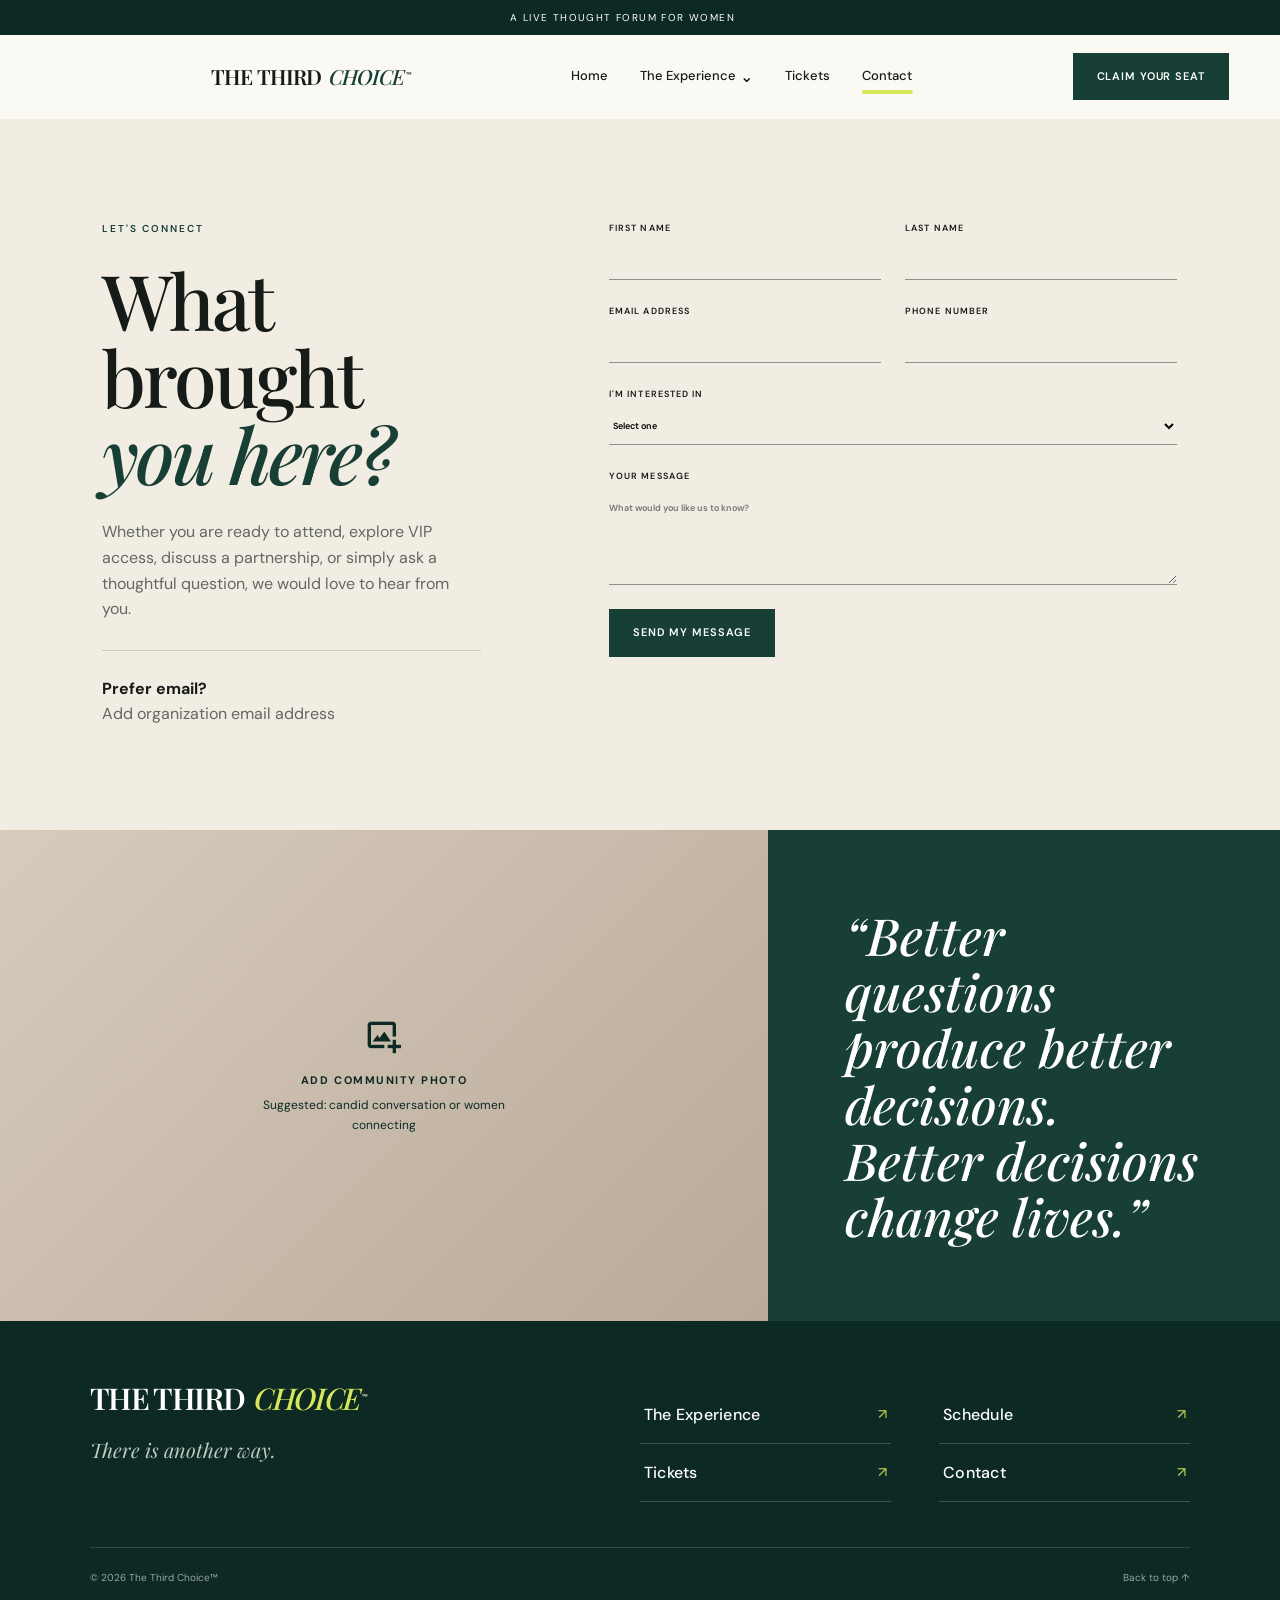
==== contact.html @ 18723a27 "Add files via upload" ====
<!DOCTYPE html><html lang="en"><head><meta charset="UTF-8"><meta name="viewport" content="width=device-width,initial-scale=1"><title>Contact | The Third Choice™</title><link rel="preconnect" href="https://fonts.googleapis.com"><link rel="preconnect" href="https://fonts.gstatic.com" crossorigin><link href="https://fonts.googleapis.com/css2?family=DM+Sans:wght@400;500;600&family=Playfair+Display:ital,wght@0,500;0,600;1,500&display=swap" rel="stylesheet"><link rel="stylesheet" href="https://unpkg.com/boxicons@2.1.4/css/boxicons.min.css"><link rel="stylesheet" href="style.css"></head><body data-page="contact"><a class="skip-link" href="#main">Skip to content</a><div class="announcement"><span>A live thought forum for women</span><a href="tickets.html"></div>
<header class="site-header"><nav class="nav-shell"><a class="brand" href="index.html">THE THIRD <em>CHOICE</em><sup>™</sup></a><ul class="main-nav" id="main-nav"><li><a data-nav="home" href="index.html">Home</a></li><li class="has-dropdown"><a data-nav="experience" href="experience.html">The Experience</a><button class="dropdown-toggle" aria-label="Open Experience menu" aria-expanded="false">⌄</button><ul class="dropdown"><li><a href="experience.html">Overview</a></li><li><a href="experience.html#founders">Meet the Founders</a></li><li><a href="schedule.html">Schedule &amp; Activation</a></li><li><a href="experience.html#questions">Questions Worth Asking</a></li></ul></li><li><a data-nav="tickets" href="tickets.html">Tickets</a></li><li><a data-nav="contact" href="contact.html">Contact</a></li></ul><a class="nav-cta" href="tickets.html">Claim Your Seat</a><button class="menu-toggle" aria-label="Open menu" aria-expanded="false"><i class="bx bx-menu"></i></button></nav></header>
<main id="main"><section class="contact-page"><div class="contact-intro"><p class="eyebrow">Let's connect</p><h1>What brought<br><em>you here?</em></h1><p>Whether you are ready to attend, explore VIP access, discuss a partnership, or simply ask a thoughtful question, we would love to hear from you.</p><div class="contact-note"><strong>Prefer email?</strong><span>Add organization email address</span></div></div><form class="contact-form" id="contact-form"><div class="form-row"><label>First name<input type="text" name="firstName" required></label><label>Last name<input type="text" name="lastName" required></label></div><div class="form-row"><label>Email address<input type="email" name="email" required></label><label>Phone number<input type="tel" name="phone"></label></div><label>I'm interested in<select name="interest" id="interest" required><option value="">Select one</option><option value="general">The Access Accelerator ($50)</option><option value="vip">The Imperial Blueprint ($250)</option><option value="partner">Becoming a Partner</option><option value="more">Learning More</option></select></label><label>Your message<textarea name="message" rows="5" placeholder="What would you like us to know?"></textarea></label><button class="btn btn-dark" type="submit">Send My Message</button><p class="form-status" role="status" aria-live="polite"></p></form></section><section class="contact-image-strip"><div class="photo-placeholder"><i class="bx bx-image-add"></i><strong>ADD COMMUNITY PHOTO</strong><span>Suggested: candid conversation or women connecting</span></div><blockquote>“Better questions produce better decisions. Better decisions change lives.”</blockquote></section></main>
<footer class="site-footer"><div><a class="brand footer-brand" href="index.html">THE THIRD <em>CHOICE</em><sup>™</sup></a><p>There is another way.</p></div><div class="footer-nav"><a href="experience.html">The Experience</a><a href="schedule.html">Schedule</a><a href="tickets.html">Tickets</a><a href="contact.html">Contact</a></div><div class="footer-bottom"><span>© 2026 The Third Choice™</span><a href="#main">Back to top ↑</a></div></footer><script src="script.js"></script></body></html>
---- style.css ----
:root {
  --forest: #173f35;
  --deep: #0c2923;
  --lime: #d8e759;
  --cream: #f2ede3;
  --paper: #fbf9f4;
  --blush: #d5a693;
  --ink: #171b18;
  --muted: #626862;
  --line: rgba(23, 27, 24, 0.17);
  --serif: "Playfair Display", Georgia, serif;
  --sans: "DM Sans", Arial, sans-serif;
}


* {
  box-sizing: border-box;
  margin: 0;
  padding: 0;
}


html {
  scroll-behavior: smooth;
  scroll-padding-top: 120px;
}


body {
  background: var(--paper);
  color: var(--ink);
  font-family: var(--sans);
  line-height: 1.6;
}


body.menu-open {
  overflow: hidden;
}


a {
  color: inherit;
  text-decoration: none;
}


img {
  display: block;
  width: 100%;
}


button,
input,
select,
textarea {
  font: inherit;
}


/* Accessibility */


.skip-link {
  position: fixed;
  top: -80px;
  left: 16px;
  z-index: 9999;
  padding: 12px;
  background: #fff;
}


.skip-link:focus {
  top: 16px;
}


/* Announcement */


.announcement {
  display: flex;
  align-items: center;
  justify-content: center;
  gap: 35px;
  height: 35px;
  background: var(--deep);
  color: #fff;
  font-size: 10px;
  letter-spacing: 0.14em;
  text-transform: uppercase;
}


.announcement a {
  color: var(--lime);
  font-weight: 600;
}


/* Navigation */


.site-header {
  position: sticky;
  top: 0;
  z-index: 1000;
  height: 84px;
  background: rgba(251, 249, 244, 0.96);
  border-bottom: 1px solid transparent;
  transition: 0.25s;
}


.site-header.scrolled {
  border-color: var(--line);
  backdrop-filter: blur(14px);
}


.nav-shell {
  display: flex;
  align-items: center;
  justify-content: space-between;
  max-width: 1500px;
  height: 100%;
  margin: auto;
  padding: 0 4vw;
}


.brand {
  font: 600 21px/0.8 var(--serif);
  letter-spacing: -0.045em;
  white-space: nowrap;
}


.brand em {
  margin-left: 4px;
  color: var(--forest);
}


.brand sup {
  margin-left: 2px;
  font: 500 7px var(--sans);
}


.main-nav {
  display: flex;
  align-items: center;
  gap: 32px;
  list-style: none;
}


.main-nav > li {
  position: relative;
  display: flex;
  align-items: center;
}


.main-nav a {
  font-size: 13px;
  font-weight: 500;
}


.main-nav a.active,
.main-nav > li > a:hover {
  text-decoration: underline 4px var(--lime);
  text-underline-offset: 10px;
}


.dropdown-toggle {
  margin-left: 4px;
  border: 0;
  background: none;
  cursor: pointer;
}


.dropdown {
  position: absolute;
  top: 35px;
  left: -20px;
  width: 235px;
  padding: 12px;
  background: var(--paper);
  border: 1px solid var(--line);
  box-shadow: 0 18px 40px rgba(0, 0, 0, 0.08);
  list-style: none;
  opacity: 0;
  visibility: hidden;
  transform: translateY(8px);
  transition: 0.2s;
}


.dropdown li a {
  display: block;
  padding: 10px 8px;
}


.dropdown li a:hover {
  background: var(--cream);
}


.has-dropdown:hover .dropdown,
.has-dropdown.open .dropdown {
  opacity: 1;
  visibility: visible;
  transform: none;
}


.menu-toggle {
  display: none;
  border: 0;
  background: none;
  color: var(--forest);
  font-size: 28px;
}


/* Buttons */


.nav-cta,
.btn {
  display: inline-flex;
  align-items: center;
  justify-content: center;
  padding: 14px 23px;
  border: 1px solid transparent;
  font-size: 11px;
  font-weight: 600;
  letter-spacing: 0.08em;
  text-transform: uppercase;
  transition: 0.25s;
}


.nav-cta,
.btn-dark {
  background: var(--forest);
  color: #fff;
}


.nav-cta:hover,
.btn-dark:hover {
  background: var(--lime);
  color: var(--deep);
}


.btn-lime {
  background: var(--lime);
  color: var(--deep);
}


.btn-lime:hover {
  background: #fff;
}


.btn-outline {
  border-color: var(--forest);
  color: var(--forest);
}


.btn-outline:hover {
  background: var(--forest);
  color: #fff;
}


.btn-light {
  background: var(--paper);
  color: var(--deep);
}


.button-row {
  display: flex;
  align-items: center;
  flex-wrap: wrap;
  gap: 25px;
}


.arrow-link {
  padding-bottom: 4px;
  border-bottom: 1px solid;
  font-size: 11px;
  font-weight: 600;
  letter-spacing: 0.07em;
  text-transform: uppercase;
}


.arrow-link.light {
  color: #fff;
}


/* Typography */


.eyebrow {
  margin-bottom: 24px;
  color: var(--forest);
  font-size: 10px;
  font-weight: 600;
  letter-spacing: 0.2em;
  text-transform: uppercase;
}


.eyebrow.light {
  color: var(--lime);
}


h1,
h2,
h3 {
  font-family: var(--serif);
  font-weight: 500;
  letter-spacing: -0.04em;
}


em {
  font-family: var(--serif);
  font-style: italic;
  font-weight: 500;
}


/* Homepage Hero */


.home-hero {
  display: grid;
  grid-template-columns: 45% 55%;
  min-height: calc(100vh - 119px);
  background: var(--cream);
}


.hero-copy {
  display: flex;
  flex-direction: column;
  justify-content: center;
  padding: 7vw 5vw 7vw 7vw;
}


.hero-copy h1 {
  font-size: clamp(42px, 4.7vw, 72px);
  line-height: 1.02;
}


.hero-copy > p:not(.eyebrow) {
  max-width: 580px;
  margin: 30px 0;
  color: #444b46;
  line-height: 1.75;
}


.hero-media {
  position: relative;
  min-height: 650px;
}


.hero-media > img {
  height: 100%;
  object-fit: cover;
  object-position: center 18%;
}


.media-tag {
  position: absolute;
  bottom: 0;
  left: 0;
  padding: 24px 30px;
  background: var(--lime);
}


.media-tag small {
  display: block;
  margin-bottom: 8px;
  font-size: 9px;
  letter-spacing: 0.15em;
}


.media-tag strong {
  font: 500 20px/1.1 var(--serif);
}


/* Moving Homepage Collage */


.hero-collage {
  position: relative;
  overflow: hidden;
  isolation: isolate;
  background: linear-gradient(145deg, var(--paper), var(--cream));
}


.collage-orbit {
  position: absolute;
  z-index: -1;
  border-radius: 50%;
}


.orbit-one {
  top: -80px;
  right: 9%;
  width: 260px;
  height: 260px;
  background: var(--lime);
  animation: orbitFloat 8s ease-in-out infinite;
}


.orbit-two {
  bottom: 7%;
  left: 7%;
  width: 190px;
  height: 190px;
  border: 2px solid var(--blush);
  animation: orbitFloat 10s ease-in-out infinite reverse;
}


.collage-photo {
  position: absolute;
  overflow: hidden;
  border-radius: 180px 180px 28px 28px;
  box-shadow: 0 24px 50px rgba(12, 41, 35, 0.16);
  animation: photoFloat 7s ease-in-out infinite;
}


.collage-photo img {
  width: 100%;
  height: 100%;
  object-fit: cover;
  object-position: center top;
}


.collage-photo-one {
  top: 8%;
  left: 7%;
  width: 31%;
  height: 55%;
  animation-delay: -1s;
}


.collage-photo-two {
  top: 18%;
  right: 8%;
  width: 34%;
  height: 61%;
  animation-delay: -3.3s;
}


.collage-photo-three {
  bottom: 3%;
  left: 34%;
  width: 28%;
  height: 48%;
  animation-delay: -5.1s;
}


.collage-message {
  position: absolute;
  bottom: 5%;
  left: 5%;
  z-index: 4;
  max-width: 210px;
  padding: 20px 23px;
  background: var(--deep);
  color: #fff;
}


.collage-message small {
  display: block;
  margin-bottom: 8px;
  color: var(--lime);
  font-size: 8px;
  letter-spacing: 0.14em;
}


.collage-message strong {
  font: 500 21px/1.05 var(--serif);
}


@keyframes photoFloat {
  0%,
  100% {
    transform: translateY(0) rotate(0);
  }


  50% {
    transform: translateY(-18px) rotate(0.7deg);
  }
}


@keyframes orbitFloat {
  0%,
  100% {
    transform: translate(0, 0);
  }


  50% {
    transform: translate(-15px, 18px);
  }
}


/* Moving Choice Ticker */


.ticker {
  overflow: hidden;
  padding: 20px;
  background: var(--lime);
  white-space: nowrap;
}


.ticker div {
  font: 500 clamp(20px, 2.8vw, 38px) var(--serif);
  text-align: center;
}


.ticker i {
  font-size: 0.55em;
}


/* Main Statement */


.split-statement {
  display: grid;
  grid-template-columns: 1.4fr 0.7fr;
  align-items: end;
  gap: 10vw;
  padding: 10vw 8vw;
  background: var(--deep);
  color: #fff;
}


.split-statement h2 {
  font-size: clamp(42px, 5.5vw, 80px);
  line-height: 1;
}


.split-statement h2 em {
  color: var(--lime);
}


.statement-aside p {
  margin-bottom: 30px;
  color: #cad2ce;
}


/* Three Outcomes */


.three-outcomes {
  display: grid;
  grid-template-columns: repeat(3, 1fr);
}


.outcome-card {
  min-height: 390px;
  padding: 5vw 4vw;
  background: var(--cream);
  border-right: 1px solid var(--line);
}


.outcome-card.dark {
  background: var(--forest);
  color: #fff;
}


.outcome-card > span {
  font-size: 10px;
}


.outcome-card h3 {
  margin: 65px 0 24px;
  font-size: clamp(29px, 3vw, 43px);
  line-height: 1.05;
}


.outcome-card p {
  color: var(--muted);
}


.outcome-card.dark p {
  color: #d4dcd8;
}


/* Homepage Feature */


.feature-grid {
  display: grid;
  grid-template-columns: 1fr 1fr;
  min-height: 700px;
}


.feature-copy {
  display: flex;
  flex-direction: column;
  justify-content: center;
  padding: 9vw 7vw;
}


.feature-copy h2 {
  font-size: clamp(42px, 5vw, 72px);
  line-height: 1;
}


.feature-copy h2 em {
  color: var(--forest);
}


.feature-copy > p:not(.eyebrow) {
  max-width: 560px;
  margin: 30px 0;
  color: var(--muted);
}


.feature-copy .btn {
  align-self: flex-start;
}


/* Photo Placeholders */


.photo-placeholder {
  display: flex;
  flex-direction: column;
  align-items: center;
  justify-content: center;
  min-height: 380px;
  padding: 30px;
  background: linear-gradient(135deg, #d7cbbc, #b9aa99);
  color: var(--deep);
  text-align: center;
}


.photo-placeholder i {
  margin-bottom: 15px;
  font-size: 40px;
}


.photo-placeholder strong {
  font-size: 11px;
  letter-spacing: 0.14em;
}


.photo-placeholder span {
  max-width: 300px;
  margin-top: 7px;
  font-size: 12px;
}


.photo-placeholder.wide {
  min-height: 520px;
}


.photo-placeholder.mini {
  min-height: 180px;
}


.photo-placeholder.tall {
  min-height: 530px;
}


/* Founder Sections */


.founder-preview,
.founders-page {
  padding: 9vw 6vw;
  background: var(--forest);
  color: #fff;
}


.section-heading {
  display: grid;
  grid-template-columns: 1.4fr 0.7fr;
  align-items: end;
  gap: 6vw;
  margin-bottom: 5vw;
}


.section-heading .eyebrow {
  grid-column: 1/-1;
  margin: 0;
}


.section-heading h2 {
  font-size: clamp(43px, 5.5vw, 76px);
  line-height: 1;
}


.section-heading h2 em {
  color: var(--lime);
}


.section-heading > p:last-child {
  color: #cbd5d0;
}


/* Moving Founder Names */


.founder-marquee {
  overflow: hidden;
  margin: 0 -6vw 42px;
  padding: 15px 0;
  color: var(--lime);
  border-top: 1px solid rgba(255, 255, 255, 0.2);
  border-bottom: 1px solid rgba(255, 255, 255, 0.2);
}


.founder-marquee-track {
  display: flex;
  width: max-content;
  animation: founderMarquee 24s linear infinite;
}


.founder-marquee-track span {
  padding-right: 1rem;
  font: 500 clamp(20px, 2.5vw, 34px) var(--serif);
  white-space: nowrap;
}


@keyframes founderMarquee {
  to {
    transform: translateX(-50%);
  }
}


/* Founder Cards */


.portrait-row {
  display: grid;
  grid-template-columns: repeat(3, 1fr);
  gap: 24px;
  align-items: stretch;
}


.portrait-card {
  position: relative;
  overflow: hidden;
  background: var(--paper);
  color: var(--ink);
  border: 1px solid rgba(23, 63, 53, 0.28);
  border-radius: 3px;
  box-shadow:
    0 18px 45px rgba(12, 41, 35, 0.15),
    0 3px 10px rgba(12, 41, 35, 0.08);
  transition:
    opacity 0.9s ease,
    transform 0.9s cubic-bezier(0.22, 1, 0.36, 1),
    box-shadow 0.35s ease;
}


.portrait-card::before {
  content: "";
  position: absolute;
  top: 0;
  right: 22px;
  left: 22px;
  z-index: 3;
  height: 4px;
  background: var(--lime);
}


.portrait-card:hover {
  transform: translateY(-8px);
  box-shadow:
    0 28px 60px rgba(12, 41, 35, 0.2),
    0 6px 18px rgba(12, 41, 35, 0.1);
}


.portrait-card img {
  width: calc(100% - 24px);
  height: 680px;
  margin: 12px 12px 0;
  padding: 7px;
  background: #eee6d8;
  border: 1px solid rgba(23, 63, 53, 0.23);
  object-fit: contain;
  object-position: center bottom;
  transition: transform 0.55s ease;
}


.portrait-card:hover img {
  transform: scale(1.015);
}


.portrait-card > div {
  min-height: 210px;
  padding: 30px 32px 34px;
  background: var(--paper);
  border-top: 1px solid rgba(23, 63, 53, 0.13);
}


.portrait-card small {
  display: block;
  min-height: 52px;
  color: var(--forest);
  font-size: 9px;
  font-weight: 600;
  letter-spacing: 0.12em;
  line-height: 1.6;
}


.portrait-card h3 {
  margin: 12px 0;
  font-size: 30px;
}


.portrait-card span {
  display: inline-block;
  padding-bottom: 4px;
  color: var(--forest);
  border-bottom: 1px solid var(--forest);
  font-size: 10px;
  letter-spacing: 0.1em;
  text-transform: uppercase;
}


/* Audience */


.audience {
  padding: 10vw 6vw;
  text-align: center;
}


.audience h2 {
  font-size: clamp(42px, 5.5vw, 76px);
  line-height: 1.05;
}


.audience-list {
  display: flex;
  justify-content: center;
  flex-wrap: wrap;
  gap: 10px;
  margin: 45px 0;
}


.audience-list span {
  padding: 10px 18px;
  border: 1px solid var(--line);
  border-radius: 30px;
  font-size: 11px;
  text-transform: uppercase;
}


/* Calls to Action */


.final-cta,
.page-cta {
  padding: 9vw 5vw;
  background: var(--blush);
  text-align: center;
}


.final-cta > p {
  color: #4f443f;
}


.final-cta h2,
.page-cta h2 {
  margin: 20px 0 40px;
  font-size: clamp(45px, 6vw, 84px);
  line-height: 1;
}


.final-cta h2 em {
  color: var(--forest);
}


.page-cta {
  background: var(--deep);
  color: #fff;
}


.page-cta > div {
  display: flex;
  align-items: center;
  justify-content: center;
  flex-wrap: wrap;
  gap: 25px;
}


/* Footer */


.site-footer {
  display: grid;
  grid-template-columns: 1fr 1fr;
  padding: 65px 7vw 30px;
  background: var(--deep);
  color: #fff;
}


.footer-brand {
  font-size: 30px;
}


.footer-brand em {
  color: var(--lime);
}


.site-footer > div:first-child > p {
  margin-top: 18px;
  color: #bfcac5;
  font: italic 20px var(--serif);
}


.footer-nav {
  display: grid;
  grid-template-columns: 1fr 1fr;
  gap: 15px;
  font-size: 12px;
}


.footer-nav a:hover {
  color: var(--lime);
}


.footer-bottom {
  display: flex;
  grid-column: 1/-1;
  justify-content: space-between;
  margin-top: 45px;
  padding-top: 22px;
  color: #9aa7a1;
  border-top: 1px solid rgba(255, 255, 255, 0.15);
  font-size: 10px;
}


/* Experience Page */


.page-hero {
  display: grid;
  grid-template-columns: 1fr 1fr;
  gap: 7vw;
  padding: 8vw 7vw 0;
  background: var(--cream);
}


.page-hero h1 {
  font-size: clamp(45px, 5.5vw, 78px);
  line-height: 1;
}


.page-hero h1 em {
  color: var(--forest);
}


.editorial-intro {
  display: grid;
  grid-template-columns: 1.2fr 0.8fr;
  align-items: end;
  gap: 9vw;
  padding: 10vw 8vw;
}


.editorial-intro h2 {
  font-size: clamp(40px, 5vw, 70px);
  line-height: 1;
}


.editorial-intro h2 em {
  color: var(--forest);
}


.editorial-intro > div:last-child p {
  margin-bottom: 28px;
  color: var(--muted);
}


/* Three Pillars */


.pillars {
  display: grid;
  grid-template-columns: repeat(3, 1fr);
  border-top: 1px solid var(--line);
  border-bottom: 1px solid var(--line);
}


.pillars article {
  min-height: 400px;
  padding: 5vw;
  border-right: 1px solid var(--line);
}


.pillars article:last-child {
  border-right: 0;
}


.pillars span {
  font-size: 10px;
}


.pillars h3 {
  margin: 55px 0 5px;
  font-size: 46px;
}


.pillars strong {
  color: var(--forest);
  font-size: 13px;
}


.pillars p {
  margin-top: 20px;
  color: var(--muted);
}


/* FAQ */


.faq-section {
  display: grid;
  grid-template-columns: 0.7fr 1.3fr;
  gap: 9vw;
  padding: 10vw 8vw;
}


.faq-section h2 {
  font-size: clamp(40px, 4.5vw, 66px);
  line-height: 1;
}


.faq-section h2 em {
  color: var(--forest);
}


.faq-list {
  border-top: 1px solid var(--line);
}


.faq-list details {
  border-bottom: 1px solid var(--line);
}


.faq-list summary {
  display: flex;
  justify-content: space-between;
  padding: 26px 0;
  font: 500 21px var(--serif);
  list-style: none;
  cursor: pointer;
}


.faq-list summary::-webkit-details-marker {
  display: none;
}


.faq-list summary span {
  font: 400 24px var(--sans);
  transition: 0.2s;
}


.faq-list details[open] summary span {
  transform: rotate(45deg);
}


.faq-list details p {
  padding: 0 40px 25px 0;
  color: var(--muted);
}


/* Schedule Page */


.schedule-hero {
  display: grid;
  grid-template-columns: 1.3fr 0.7fr;
  gap: 10vw;
  padding: 9vw 8vw;
  background: var(--deep);
  color: #fff;
}


.schedule-hero h1 {
  font-size: clamp(50px, 6vw, 86px);
  line-height: 1;
}


.schedule-hero h1 em {
  color: var(--lime);
}


.schedule-hero > div:first-child > p:last-child {
  max-width: 600px;
  margin-top: 28px;
  color: #c4cfca;
}


.schedule-meta {
  display: grid;
  grid-template-columns: 1fr;
  align-content: end;
  gap: 8px;
}


.schedule-meta span {
  margin-top: 18px;
  color: var(--lime);
  font-size: 9px;
  letter-spacing: 0.15em;
}


.schedule-meta strong {
  font: 500 21px var(--serif);
}


.schedule-list {
  padding: 5vw 8vw;
}


.schedule-list article {
  display: grid;
  grid-template-columns: 110px 1fr 260px;
  align-items: center;
  gap: 5vw;
  padding: 55px 0;
  border-bottom: 1px solid var(--line);
}


.time {
  color: var(--forest);
  font-size: 11px;
  letter-spacing: 0.13em;
  text-transform: uppercase;
}


.schedule-list small {
  color: var(--forest);
  font-size: 9px;
  letter-spacing: 0.14em;
}


.schedule-list h2 {
  margin: 8px 0;
  font-size: clamp(30px, 3.5vw, 50px);
}


.schedule-list article > div:nth-child(2) p {
  max-width: 600px;
  color: var(--muted);
}


.takeaway {
  padding: 9vw 8vw;
  background: var(--lime);
}


.takeaway h2 {
  font-size: clamp(42px, 5.5vw, 76px);
  line-height: 1;
}


.takeaway > div {
  display: flex;
  flex-wrap: wrap;
  gap: 10px;
  margin-top: 45px;
}


.takeaway > div span {
  padding: 10px 18px;
  border: 1px solid var(--deep);
  border-radius: 30px;
  font-size: 11px;
  text-transform: uppercase;
}


/* Tickets Page */


.tickets-hero {
  display: grid;
  grid-template-columns: 1fr 0.8fr;
  align-items: center;
  gap: 8vw;
  padding: 8vw 7vw;
  background: var(--cream);
}


.tickets-hero h1 {
  font-size: clamp(48px, 6vw, 82px);
  line-height: 1;
}


.tickets-hero h1 em {
  color: var(--forest);
}


.tickets-hero > div:first-child > p:last-child {
  max-width: 560px;
  margin-top: 28px;
  color: var(--muted);
}


.ticket-options {
  display: grid;
  grid-template-columns: 1fr 1fr;
  max-width: 1400px;
  margin: auto;
  padding: 9vw 8vw;
}


.ticket {
  display: flex;
  flex-direction: column;
  min-height: 650px;
  padding: 5vw 4vw;
  background: var(--cream);
}


.ticket.featured {
  position: relative;
  background: var(--deep);
  color: #fff;
}


.ticket.featured > b {
  position: absolute;
  top: 0;
  right: 0;
  padding: 10px;
  background: var(--lime);
  color: var(--deep);
  font-size: 9px;
}


.ticket > small {
  color: var(--forest);
  font-size: 9px;
  letter-spacing: 0.15em;
}


.ticket.featured > small {
  color: var(--lime);
}


.ticket h2 {
  margin: 25px 0;
  font-size: clamp(36px, 4vw, 56px);
  line-height: 1;
}


.price {
  margin: 20px 0;
  font: 500 70px var(--serif);
}


.price sup {
  vertical-align: top;
  font: 500 18px var(--sans);
}


.ticket > p {
  color: var(--muted);
}


.ticket.featured > p {
  color: #c4ceca;
}


.ticket ul {
  margin: 30px 0;
  list-style: none;
}


.ticket li {
  padding: 11px 0;
  border-top: 1px solid var(--line);
  font-size: 12px;
}


.ticket .btn {
  margin-top: auto;
}


/* Partnership */


.partner-section {
  display: grid;
  grid-template-columns: 1fr 1fr;
  gap: 10vw;
  padding: 9vw 8vw;
  background: var(--blush);
}


.partner-section h2 {
  font-size: clamp(45px, 5.5vw, 76px);
  line-height: 1;
}


.partner-section h2 em {
  color: var(--forest);
}


.partner-section > div:first-child > p:not(.eyebrow) {
  max-width: 560px;
  margin: 28px 0;
}


.partner-list {
  border-top: 1px solid rgba(0, 0, 0, 0.25);
}


.partner-list div {
  display: flex;
  justify-content: space-between;
  padding: 25px 0;
  border-bottom: 1px solid rgba(0, 0, 0, 0.25);
}


.partner-list strong {
  font: 500 25px var(--serif);
}


/* Event Details */


.event-details {
  display: grid;
  grid-template-columns: 0.7fr 1.3fr;
  gap: 8vw;
  padding: 9vw 8vw;
}


.event-details h2 {
  font-size: 54px;
}


.event-details dl {
  border-top: 1px solid var(--line);
}


.event-details dl div {
  display: grid;
  grid-template-columns: 150px 1fr;
  padding: 22px 0;
  border-bottom: 1px solid var(--line);
}


dt {
  color: var(--forest);
  font-size: 10px;
  text-transform: uppercase;
}


dd {
  font: 500 20px var(--serif);
}


/* Contact Page */


.contact-page {
  display: grid;
  grid-template-columns: 0.8fr 1.2fr;
  gap: 10vw;
  padding: 8vw;
  background: var(--cream);
}


.contact-intro h1 {
  font-size: clamp(50px, 6vw, 82px);
  line-height: 1;
}


.contact-intro h1 em {
  color: var(--forest);
}


.contact-intro > p:not(.eyebrow) {
  margin: 28px 0;
  color: var(--muted);
}


.contact-note {
  display: flex;
  flex-direction: column;
  padding-top: 25px;
  border-top: 1px solid var(--line);
}


.contact-note span {
  color: var(--muted);
}


.contact-form {
  display: flex;
  flex-direction: column;
  gap: 24px;
}


.form-row {
  display: grid;
  grid-template-columns: 1fr 1fr;
  gap: 24px;
}


.contact-form label {
  display: flex;
  flex-direction: column;
  gap: 7px;
  font-size: 9px;
  font-weight: 600;
  letter-spacing: 0.12em;
  text-transform: uppercase;
}


.contact-form input,
.contact-form select,
.contact-form textarea {
  padding: 11px 0;
  background: transparent;
  border: 0;
  border-bottom: 1px solid #8d918c;
  border-radius: 0;
  outline: none;
  resize: vertical;
}


.contact-form input:focus,
.contact-form select:focus,
.contact-form textarea:focus {
  border-color: var(--forest);
  box-shadow: 0 2px var(--forest);
}


.contact-form .btn {
  align-self: flex-start;
  cursor: pointer;
}


.form-status {
  min-height: 20px;
  color: var(--forest);
  font-size: 12px;
}


.contact-image-strip {
  display: grid;
  grid-template-columns: 1.2fr 0.8fr;
}


.contact-image-strip blockquote {
  display: flex;
  align-items: center;
  padding: 6vw;
  background: var(--forest);
  color: #fff;
  font: italic 500 clamp(30px, 4vw, 55px) / 1.1 var(--serif);
}


/* Biography Pages */


.bio-hero {
  display: grid;
  grid-template-columns: 1fr 1fr;
  min-height: 700px;
  background: var(--cream);
}


.bio-image img {
  height: 100%;
  object-fit: cover;
}


.bio-hero > div:last-child {
  display: flex;
  flex-direction: column;
  justify-content: center;
  padding: 7vw;
}


.back-link {
  margin-bottom: 60px;
  font-size: 10px;
  letter-spacing: 0.1em;
  text-transform: uppercase;
}


.bio-hero h1 {
  font-size: clamp(55px, 7vw, 100px);
  line-height: 0.9;
}


.bio-hero h2 {
  margin: 25px 0;
  color: var(--forest);
  font: 500 18px/1.4 var(--sans);
  letter-spacing: 0;
}


.bio-lead {
  font: italic 500 28px var(--serif);
}


.bio-body {
  display: grid;
  grid-template-columns: 0.6fr 1.4fr;
  gap: 10vw;
  padding: 9vw 8vw;
}


.bio-body blockquote {
  color: var(--forest);
  font: italic 500 32px/1.2 var(--serif);
}


.bio-body article h2 {
  margin: 45px 0 20px;
  font-size: 50px;
}


.bio-body article > p {
  margin-bottom: 20px;
  color: var(--muted);
  font-size: 16px;
}


.content-note {
  padding: 22px;
  background: var(--lime);
}


.content-note strong {
  font-size: 10px;
  letter-spacing: 0.12em;
}


.content-note p {
  margin-top: 5px;
  font-size: 12px;
}


.bio-highlights {
  display: grid;
  grid-template-columns: repeat(3, 1fr);
  margin-top: 45px;
}


.bio-highlights div {
  padding: 20px 15px 0 0;
  border-top: 1px solid var(--line);
}


.bio-highlights small {
  display: block;
  color: var(--forest);
  font-size: 9px;
}


.bio-highlights strong {
  font: 500 17px var(--serif);
}


.bio-next {
  display: flex;
  justify-content: space-between;
  padding: 35px 8vw;
  background: var(--blush);
  font-size: 12px;
  letter-spacing: 0.08em;
  text-transform: uppercase;
}


/* =========================================
   ALL-PAGE TRANSITIONS
========================================= */


body {
  opacity: 0;
  transition: opacity 0.45s ease;
}


body.page-loaded {
  opacity: 1;
}


body.page-leaving {
  opacity: 0;
  pointer-events: none;
}


.reveal {
  opacity: 0;
  transform: translateY(35px);
  transition:
    opacity 0.9s ease,
    transform 0.9s cubic-bezier(0.22, 1, 0.36, 1);
  will-change: opacity, transform;
}


.reveal.visible {
  opacity: 1;
  transform: translateY(0);
}


.reveal-left {
  opacity: 0;
  transform: translateX(-45px);
  transition:
    opacity 0.9s ease,
    transform 0.9s cubic-bezier(0.22, 1, 0.36, 1);
  will-change: opacity, transform;
}


.reveal-left.visible {
  opacity: 1;
  transform: translateX(0);
}


.reveal-right {
  opacity: 0;
  transform: translateX(45px);
  transition:
    opacity 0.9s ease,
    transform 0.9s cubic-bezier(0.22, 1, 0.36, 1);
  will-change: opacity, transform;
}


.reveal-right.visible {
  opacity: 1;
  transform: translateX(0);
}


.photo-reveal {
  opacity: 0;
  transform: scale(0.97);
  transition:
    opacity 1.1s ease,
    transform 1.1s cubic-bezier(0.22, 1, 0.36, 1);
  will-change: opacity, transform;
}


.photo-reveal.visible {
  opacity: 1;
  transform: scale(1);
}


/* Staggered Cards */


.portrait-card.reveal:nth-child(1),
.outcome-card.reveal:nth-child(1),
.pillars article.reveal:nth-child(1) {
  transition-delay: 0.05s;
}


.portrait-card.reveal:nth-child(2),
.outcome-card.reveal:nth-child(2),
.pillars article.reveal:nth-child(2) {
  transition-delay: 0.18s;
}


.portrait-card.reveal:nth-child(3),
.outcome-card.reveal:nth-child(3),
.pillars article.reveal:nth-child(3) {
  transition-delay: 0.31s;
}


.ticket.reveal:nth-child(1) {
  transition-delay: 0.08s;
}


.ticket.reveal:nth-child(2) {
  transition-delay: 0.22s;
}


.faq-list details.reveal {
  transform: translateY(18px);
  transition-duration: 0.7s;
}


.faq-list details.reveal.visible {
  transform: translateY(0);
}


/* Tablet */


@media (max-width: 980px) {
  .main-nav {
    gap: 18px;
  }


  .home-hero,
  .feature-grid,
  .page-hero,
  .editorial-intro,
  .faq-section,
  .schedule-hero,
  .tickets-hero,
  .partner-section,
  .event-details,
  .contact-page,
  .bio-hero,
  .bio-body {
    grid-template-columns: 1fr;
  }


  .hero-copy {
    padding: 80px 7vw;
  }


  .hero-media {
    min-height: 600px;
  }


  .split-statement {
    grid-template-columns: 1fr;
  }


  .three-outcomes {
    grid-template-columns: 1fr;
  }


  .outcome-card {
    min-height: auto;
  }


  .section-heading {
    grid-template-columns: 1fr;
  }


  .portrait-row {
    gap: 16px;
  }


  .portrait-card img {
    height: 600px;
  }


  .schedule-list article {
    grid-template-columns: 90px 1fr;
  }


  .schedule-list .mini {
    display: none;
  }


  .ticket-options {
    padding: 8vw 5vw;
  }


  .contact-image-strip {
    grid-template-columns: 1fr;
  }


  .bio-image {
    max-height: 700px;
  }


  .bio-body {
    gap: 50px;
  }
}


/* Mobile */


@media (max-width: 760px) {
  .announcement {
    justify-content: space-between;
    padding: 0 16px;
  }


  .announcement span {
    overflow: hidden;
    text-overflow: ellipsis;
    white-space: nowrap;
  }


  .site-header {
    height: 72px;
  }


  .nav-shell {
    padding: 0 20px;
  }


  .brand {
    font-size: 18px;
  }


  .main-nav {
    position: fixed;
    inset: 107px 0 0;
    display: flex;
    flex-direction: column;
    align-items: stretch;
    gap: 24px;
    overflow: auto;
    padding: 45px 28px;
    background: var(--paper);
    transform: translateX(100%);
    transition: 0.3s;
  }


  .main-nav.active {
    transform: none;
  }


  .main-nav > li {
    display: block;
  }


  .main-nav > li > a {
    font: 500 31px var(--serif);
  }


  .dropdown-toggle {
    float: right;
    font-size: 24px;
  }


  .dropdown {
    position: static;
    display: none;
    width: 100%;
    margin-top: 15px;
    background: var(--cream);
    border: 0;
    box-shadow: none;
    opacity: 1;
    visibility: visible;
    transform: none;
  }


  .has-dropdown.open .dropdown {
    display: block;
  }


  .dropdown a {
    font-family: var(--sans) !important;
    font-size: 13px !important;
  }


  .nav-cta {
    display: none;
  }


  .menu-toggle {
    display: block;
  }


  .home-hero {
    min-height: auto;
  }


  .hero-copy {
    padding: 65px 24px;
  }


  .hero-copy h1 {
    font-size: clamp(39px, 12vw, 52px);
  }


  .hero-media {
    min-height: 500px;
  }


  .hero-collage {
    min-height: 590px;
  }


  .collage-photo-one {
    top: 8%;
    left: 4%;
    width: 43%;
    height: 48%;
  }


  .collage-photo-two {
    top: 18%;
    right: 4%;
    width: 45%;
    height: 53%;
  }


  .collage-photo-three {
    bottom: 4%;
    left: 28%;
    width: 38%;
    height: 40%;
  }


  .collage-message {
    bottom: 3%;
    left: 4%;
    max-width: 150px;
    padding: 15px;
  }


  .collage-message strong {
    font-size: 17px;
  }


  .media-tag {
    padding: 18px;
  }


  .ticker {
    overflow: hidden;
  }


  .ticker div {
    text-align: left;
  }


  .split-statement,
  .founder-preview,
  .founders-page,
  .audience,
  .final-cta,
  .page-hero,
  .editorial-intro,
  .faq-section,
  .schedule-hero,
  .schedule-list,
  .takeaway,
  .page-cta,
  .tickets-hero,
  .ticket-options,
  .partner-section,
  .event-details,
  .contact-page,
  .bio-body {
    padding: 75px 24px;
  }


  .split-statement {
    gap: 50px;
  }


  .outcome-card {
    padding: 55px 24px;
  }


  .outcome-card h3 {
    margin: 35px 0 18px;
  }


  .feature-grid {
    min-height: auto;
  }


  .feature-copy {
    padding: 75px 24px;
  }


  .photo-placeholder {
    min-height: 330px;
  }


  .portrait-row {
    grid-template-columns: 1fr;
    gap: 28px;
  }


  .portrait-card img {
    width: calc(100% - 20px);
    height: 570px;
    margin: 10px 10px 0;
    padding: 5px;
  }


  .portrait-card > div {
    min-height: auto;
    padding: 26px 24px 30px;
  }


  .section-heading {
    margin-bottom: 45px;
  }


  .pillars {
    grid-template-columns: 1fr;
  }


  .pillars article {
    min-height: auto;
    padding: 55px 24px;
    border-right: 0;
    border-bottom: 1px solid var(--line);
  }


  .faq-section {
    gap: 50px;
  }


  .faq-list summary {
    font-size: 18px;
  }


  .schedule-list article {
    grid-template-columns: 1fr;
    gap: 15px;
    padding: 40px 0;
  }


  .ticket-options {
    grid-template-columns: 1fr;
  }


  .ticket {
    min-height: 620px;
    padding: 55px 28px;
  }


  .partner-section {
    gap: 60px;
  }


  .event-details {
    gap: 45px;
  }


  .event-details dl div {
    grid-template-columns: 100px 1fr;
  }


  .form-row {
    grid-template-columns: 1fr;
  }


  .contact-image-strip blockquote {
    padding: 65px 24px;
  }


  .bio-hero {
    min-height: auto;
  }


  .bio-image {
    height: 520px;
  }


  .bio-hero > div:last-child {
    padding: 60px 24px;
  }


  .back-link {
    margin-bottom: 40px;
  }


  .bio-body {
    gap: 45px;
  }


  .bio-highlights {
    grid-template-columns: 1fr;
    gap: 20px;
  }


  .bio-next {
    gap: 20px;
    padding: 28px 24px;
  }


  .site-footer {
    grid-template-columns: 1fr;
    padding: 55px 24px 25px;
  }


  .footer-nav {
    margin-top: 40px;
  }


  .footer-bottom {
    grid-column: 1;
  }


  .page-hero {
    padding-bottom: 0;
  }


  .reveal {
    transform: translateY(24px);
  }


  .reveal-left {
    transform: translateX(-24px);
  }


  .reveal-right {
    transform: translateX(24px);
  }


  .reveal.visible,
  .reveal-left.visible,
  .reveal-right.visible {
    transform: translate(0);
  }
}


/* Reduced Motion */


@media (prefers-reduced-motion: reduce) {
  html {
    scroll-behavior: auto;
  }


  body,
  body.page-loaded,
  body.page-leaving,
  .reveal,
  .reveal-left,
  .reveal-right,
  .photo-reveal {
    opacity: 1;
    transform: none;
    transition: none;
  }


  .collage-photo,
  .collage-orbit,
  .founder-marquee-track {
    animation: none;
  }
}
/* =========================================
   SMALLER PROFESSIONAL FOUNDER PHOTOS
========================================= */


/* Center the top announcement after removing the ticket link */


.announcement {
  justify-content: center;
}


/* Keep the founder section from becoming too wide */


.portrait-row {
  width: 100%;
  max-width: 1380px;
  margin: 0 auto;
  gap: 28px;
}


/* Cleaner founder card */


.portrait-card {
  border: 1px solid rgba(23, 63, 53, 0.28);
  border-radius: 2px;
  background: var(--paper);
  box-shadow:
    0 15px 35px rgba(12, 41, 35, 0.13),
    0 3px 8px rgba(12, 41, 35, 0.07);
}


/* Smaller image with a cream border */


.portrait-card img {
  width: calc(100% - 32px);
  height: 500px;
  margin: 16px 16px 0;
  padding: 8px;
  background: var(--cream);
  border: 1px solid rgba(23, 63, 53, 0.3);
  object-fit: contain;
  object-position: center;
}


/* Remove the large amount of space under the pictures */


.portrait-card > div {
  min-height: 195px;
  padding: 26px 28px 30px;
}


/* Founder titles */


.portrait-card small {
  min-height: 50px;
  font-size: 9px;
  line-height: 1.55;
}


/* Founder names */


.portrait-card h3 {
  margin: 13px 0 17px;
  font-size: clamp(28px, 2.4vw, 37px);
}


/* Keep hover movement restrained */


.portrait-card:hover {
  transform: translateY(-6px);
}


.portrait-card:hover img {
  transform: scale(1.008);
}


/* =========================================
   SMALLER BIOGRAPHY PHOTOS
========================================= */


.bio-hero {
  grid-template-columns: 0.85fr 1.15fr;
  align-items: center;
  gap: clamp(50px, 7vw, 110px);
  min-height: auto;
  padding: clamp(55px, 7vw, 110px) 7vw;
  background: var(--cream);
}


/* Professional frame around biography image */


.bio-image {
  max-width: 590px;
  width: 100%;
  margin: 0 auto;
  padding: 12px;
  background: var(--paper);
  border: 1px solid rgba(23, 63, 53, 0.3);
  box-shadow:
    0 20px 45px rgba(12, 41, 35, 0.14),
    0 4px 12px rgba(12, 41, 35, 0.08);
}


/* Show the full photograph */


.bio-image img {
  width: 100%;
  height: 640px;
  background: #eee6d8;
  border: 1px solid rgba(23, 63, 53, 0.18);
  object-fit: contain;
  object-position: center;
}


/* Reduce extra spacing on the biography text side */


.bio-hero > div:last-child {
  padding: 0;
}


.bio-hero .back-link {
  margin-bottom: 45px;
}


.bio-hero h1 {
  font-size: clamp(58px, 7vw, 105px);
}


/* =========================================
   TABLET
========================================= */


@media (max-width: 980px) {
  .portrait-row {
    gap: 18px;
  }


  .portrait-card img {
    height: 450px;
  }


  .bio-hero {
    grid-template-columns: 1fr;
    padding: 70px 7vw;
  }


  .bio-image {
    max-width: 560px;
  }


  .bio-image img {
    height: 650px;
  }
}


/* =========================================
   MOBILE
========================================= */


@media (max-width: 760px) {
  .portrait-row {
    gap: 30px;
  }


  .portrait-card {
    max-width: 430px;
    width: 100%;
    margin: 0 auto;
  }


  .portrait-card img {
    width: calc(100% - 24px);
    height: 480px;
    margin: 12px 12px 0;
    padding: 6px;
  }


  .portrait-card > div {
    min-height: auto;
    padding: 25px 23px 28px;
  }


  .bio-hero {
    gap: 45px;
    padding: 55px 24px;
  }


  .bio-image {
    max-width: 430px;
    padding: 8px;
  }


  .bio-image img {
    height: 520px;
  }


  .bio-hero .back-link {
    margin-bottom: 30px;
  }


  .bio-hero h1 {
    font-size: clamp(52px, 17vw, 78px);
  }
}
/* =========================================
   FINAL FULL-BODY FOUNDER ALIGNMENT
   Keeps every head and both feet visible
========================================= */


.portrait-card:nth-child(1) img,
.portrait-card:nth-child(2) img,
.portrait-card:nth-child(3) img {
  width: calc(100% - 32px);
  height: 520px;
  margin: 16px 16px 0;
  padding: 16px;


  background: var(--cream);
  border: 1px solid rgba(23, 63, 53, 0.3);


  object-fit: contain;
  object-position: center center;


  transform: none;
}


/* Prevent hover zoom from cutting anything off */


.portrait-card:hover:nth-child(1) img,
.portrait-card:hover:nth-child(2) img,
.portrait-card:hover:nth-child(3) img {
  transform: none;
}


/* Tablet */


@media (max-width: 980px) {
  .portrait-card:nth-child(1) img,
  .portrait-card:nth-child(2) img,
  .portrait-card:nth-child(3) img {
    height: 470px;
    padding: 14px;
  }
}


/* Mobile */


@media (max-width: 760px) {
  .portrait-card:nth-child(1) img,
  .portrait-card:nth-child(2) img,
  .portrait-card:nth-child(3) img {
    width: calc(100% - 24px);
    height: 500px;
    margin: 12px 12px 0;
    padding: 12px;
  }
}
/* ========================================
   CENTERED CITY EXPERIENCE SECTION
======================================== */


.city-feature {
  position: relative;
  display: flex;
  width: 100%;
  min-height: 820px;
  align-items: flex-end;
  justify-content: center;
  overflow: hidden;
  background: #f2ede3;
}


.city-feature-image {
  position: absolute;
  inset: 0;
  width: 100%;
  height: 100%;
  object-fit: cover;
  object-position: center center;
}


/* Transparent fade starts below their faces */
.city-feature-shade {
  position: absolute;
  inset: 0;
  z-index: 1;
  pointer-events: none;
  background: linear-gradient(
    180deg,
    rgba(251, 249, 244, 0) 0%,
    rgba(251, 249, 244, 0) 32%,
    rgba(251, 249, 244, 0.28) 47%,
    rgba(251, 249, 244, 0.82) 69%,
    rgba(251, 249, 244, 0.96) 100%
  );
}


.city-feature-copy {
  position: relative;
  z-index: 2;
  width: min(1100px, calc(100% - 48px));
  margin: 0 auto;
  padding: 75px 40px 55px;
  text-align: center;
  background: transparent;
}


.city-feature-copy .eyebrow {
  margin: 0 0 18px;
  color: #173f35;
  font-family: "DM Sans", sans-serif;
  font-size: 0.76rem;
  font-weight: 700;
  letter-spacing: 0.24em;
  text-transform: uppercase;
}


.city-feature-copy h2 {
  margin: 0 auto 22px;
  color: #151b18;
  font-family: "Playfair Display", Georgia, serif;
  font-size: clamp(3.4rem, 5.7vw, 6.8rem);
  font-weight: 500;
  line-height: 0.93;
  letter-spacing: -0.045em;
}


.city-feature-copy h2 br {
  display: none;
}


.city-feature-copy h2 em {
  color: #173f35;
  font-weight: 400;
}


.city-feature-copy > p:not(.eyebrow) {
  max-width: 760px;
  margin: 0 auto 28px;
  color: #4f5853;
  font-family: "DM Sans", sans-serif;
  font-size: clamp(1rem, 1.15vw, 1.2rem);
  line-height: 1.7;
}


.city-feature-copy .btn {
  display: inline-flex;
  min-height: 54px;
  align-items: center;
  justify-content: center;
  padding: 0 28px;
  border: 1px solid #173f35;
  color: #173f35;
  background: rgba(251, 249, 244, 0.65);
  backdrop-filter: blur(8px);
  font-family: "DM Sans", sans-serif;
  font-size: 0.76rem;
  font-weight: 700;
  letter-spacing: 0.12em;
  text-decoration: none;
  text-transform: uppercase;
  transition:
    color 250ms ease,
    background 250ms ease,
    transform 250ms ease;
}


.city-feature-copy .btn:hover {
  color: #ffffff;
  background: #173f35;
  transform: translateY(-2px);
}


/* ========================================
   TABLET
======================================== */


@media (max-width: 1000px) {
  .city-feature {
    min-height: 720px;
  }


  .city-feature-copy {
    padding: 65px 30px 45px;
  }


  .city-feature-copy h2 {
    font-size: clamp(3.2rem, 7vw, 5.5rem);
  }
}


/* ========================================
   MOBILE
======================================== */


@media (max-width: 760px) {
  .city-feature {
    display: flex;
    min-height: auto;
    flex-direction: column;
    background: #fbf9f4;
  }


  .city-feature-image {
    position: relative;
    inset: auto;
    display: block;
    width: 100%;
    height: auto;
    max-height: none;
    object-fit: contain;
    object-position: center;
  }


  .city-feature-shade {
    display: none;
  }


  .city-feature-copy {
    width: 100%;
    padding: 48px 22px 58px;
    background: #fbf9f4;
  }


  .city-feature-copy .eyebrow {
    margin-bottom: 20px;
  }


  .city-feature-copy h2 {
    margin-bottom: 25px;
    font-size: clamp(2.8rem, 13vw, 4.2rem);
    line-height: 0.96;
  }


  .city-feature-copy h2 br {
    display: initial;
  }


  .city-feature-copy > p:not(.eyebrow) {
    max-width: 520px;
    margin-bottom: 30px;
    font-size: 1rem;
    line-height: 1.65;
  }
}


html,
body {
  max-width: 100%;
  overflow-x: hidden;
}


/* LinkedIn link on founder biography pages */

.linkedin-link {
  display: inline-flex;
  align-items: center;
  gap: 10px;
  margin-top: 22px;
  padding-bottom: 5px;
  border-bottom: 1px solid rgba(216, 231, 89, 0.7);
  color: #ffffff;
  font-family: var(--sans);
  font-size: 0.78rem;
  font-weight: 600;
  letter-spacing: 0.08em;
  text-decoration: none;
  text-transform: uppercase;
  transition: color 220ms ease, border-color 220ms ease;
}


.linkedin-link i {
  color: var(--lime);
  font-size: 1.55rem;
}


.linkedin-link:hover,
.linkedin-link:focus-visible {
  color: var(--lime);
  border-color: var(--lime);
}


/* LinkedIn placement beneath the founder's introductory statement */

.bio-linkedin {
  margin-top: 24px;
  color: var(--forest);
  border-color: rgba(23, 63, 53, 0.45);
}


.bio-linkedin i {
  color: var(--forest);
}


.bio-linkedin:hover,
.bio-linkedin:focus-visible {
  color: var(--deep);
  border-color: var(--deep);
}


.bio-linkedin:hover i,
.bio-linkedin:focus-visible i {
  color: var(--deep);
}


/* Final biography LinkedIn treatment */

.bio-hero .bio-linkedin {
  align-self: flex-start;
  width: auto;
  margin-top: 26px;
  padding: 11px 16px;
  border: 1px solid rgba(23, 63, 53, 0.55);
  color: var(--forest);
  background: rgba(23, 63, 53, 0.06);
}


.bio-hero .bio-linkedin i {
  color: var(--forest);
}


.bio-hero .bio-linkedin:hover,
.bio-hero .bio-linkedin:focus-visible {
  color: #ffffff;
  background: var(--forest);
  border-color: var(--forest);
}


.bio-hero .bio-linkedin:hover i,
.bio-hero .bio-linkedin:focus-visible i {
  color: var(--lime);
}


/* Larger founder-page navigation subtitles */

.bio-next {
  align-items: center;
  min-height: 150px;
  padding: 38px 7vw;
  border-top: 1px solid rgba(23, 63, 53, 0.16);
  border-bottom: 1px solid rgba(23, 63, 53, 0.16);
}


.bio-next a {
  display: inline-flex;
  align-items: center;
  min-height: 58px;
  padding: 14px 20px;
  border: 1px solid rgba(23, 63, 53, 0.42);
  color: var(--deep);
  background: rgba(251, 249, 244, 0.25);
  font-family: var(--sans);
  font-size: clamp(1rem, 1.25vw, 1.25rem);
  font-weight: 600;
  line-height: 1.25;
  letter-spacing: 0.035em;
  text-transform: none;
  transition: color 220ms ease, background 220ms ease, transform 220ms ease;
}


.bio-next a:hover,
.bio-next a:focus-visible {
  color: #ffffff;
  background: var(--forest);
  transform: translateY(-2px);
}


@media (max-width: 760px) {
  .bio-next {
    min-height: auto;
    flex-direction: column;
    align-items: stretch;
    padding: 30px 24px;
  }


  .bio-next a {
    width: 100%;
    justify-content: center;
    text-align: center;
  }
}


/* Larger, more polished footer navigation */

.footer-nav {
  align-self: start;
  gap: 0 48px;
  font-size: 1rem;
}


.footer-nav a {
  position: relative;
  display: flex;
  align-items: center;
  justify-content: space-between;
  min-height: 58px;
  padding: 12px 4px;
  border-bottom: 1px solid rgba(255, 255, 255, 0.2);
  color: #ffffff;
  font-weight: 500;
  letter-spacing: 0.015em;
  transition: color 220ms ease, padding-left 220ms ease, border-color 220ms ease;
}


.footer-nav a::after {
  content: "↗";
  color: var(--lime);
  font-size: 0.9rem;
  opacity: 0.8;
}


.footer-nav a:hover,
.footer-nav a:focus-visible {
  padding-left: 8px;
  color: var(--lime);
  border-color: var(--lime);
}


@media (max-width: 760px) {
  .footer-nav {
    grid-template-columns: 1fr;
    gap: 0;
    margin-top: 42px;
  }


  .footer-nav a {
    min-height: 54px;
  }
}
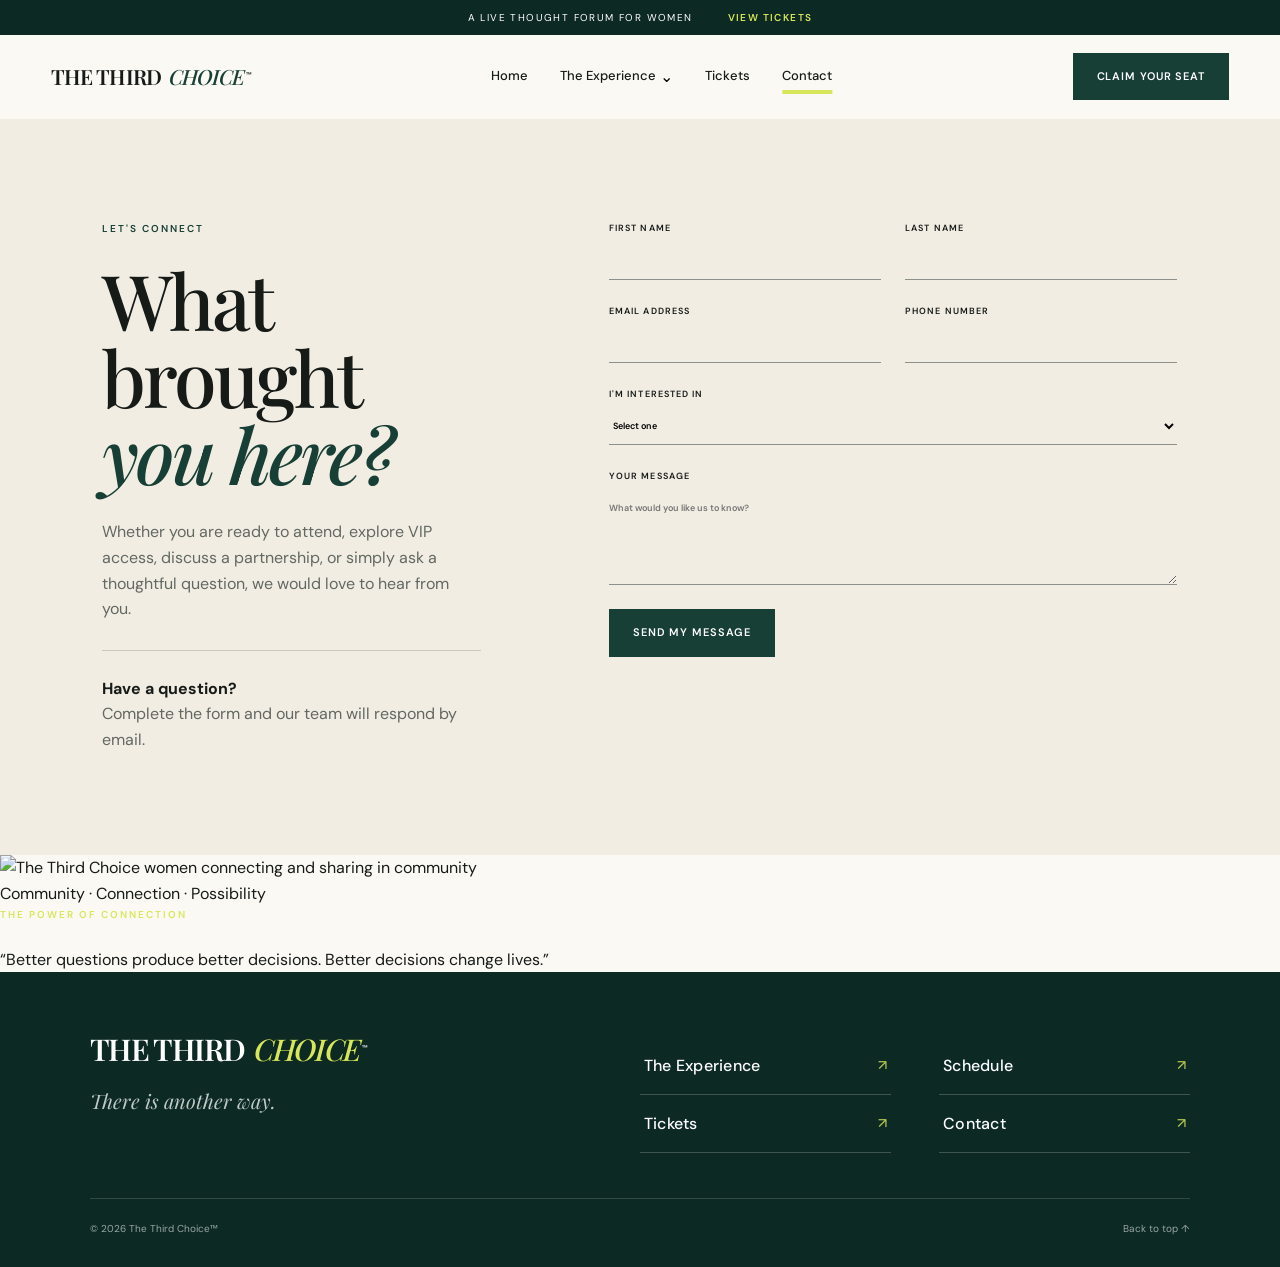
==== commit 9bcc833b: "Update contact.html" ====
--- a/contact.html
+++ b/contact.html
@@ -1,4 +1,434 @@
-<!DOCTYPE html><html lang="en"><head><meta charset="UTF-8"><meta name="viewport" content="width=device-width,initial-scale=1"><title>Contact | The Third Choice™</title><link rel="preconnect" href="https://fonts.googleapis.com"><link rel="preconnect" href="https://fonts.gstatic.com" crossorigin><link href="https://fonts.googleapis.com/css2?family=DM+Sans:wght@400;500;600&family=Playfair+Display:ital,wght@0,500;0,600;1,500&display=swap" rel="stylesheet"><link rel="stylesheet" href="https://unpkg.com/boxicons@2.1.4/css/boxicons.min.css"><link rel="stylesheet" href="style.css"></head><body data-page="contact"><a class="skip-link" href="#main">Skip to content</a><div class="announcement"><span>A live thought forum for women</span><a href="tickets.html"></div>
-<header class="site-header"><nav class="nav-shell"><a class="brand" href="index.html">THE THIRD <em>CHOICE</em><sup>™</sup></a><ul class="main-nav" id="main-nav"><li><a data-nav="home" href="index.html">Home</a></li><li class="has-dropdown"><a data-nav="experience" href="experience.html">The Experience</a><button class="dropdown-toggle" aria-label="Open Experience menu" aria-expanded="false">⌄</button><ul class="dropdown"><li><a href="experience.html">Overview</a></li><li><a href="experience.html#founders">Meet the Founders</a></li><li><a href="schedule.html">Schedule &amp; Activation</a></li><li><a href="experience.html#questions">Questions Worth Asking</a></li></ul></li><li><a data-nav="tickets" href="tickets.html">Tickets</a></li><li><a data-nav="contact" href="contact.html">Contact</a></li></ul><a class="nav-cta" href="tickets.html">Claim Your Seat</a><button class="menu-toggle" aria-label="Open menu" aria-expanded="false"><i class="bx bx-menu"></i></button></nav></header>
-<main id="main"><section class="contact-page"><div class="contact-intro"><p class="eyebrow">Let's connect</p><h1>What brought<br><em>you here?</em></h1><p>Whether you are ready to attend, explore VIP access, discuss a partnership, or simply ask a thoughtful question, we would love to hear from you.</p><div class="contact-note"><strong>Prefer email?</strong><span>Add organization email address</span></div></div><form class="contact-form" id="contact-form"><div class="form-row"><label>First name<input type="text" name="firstName" required></label><label>Last name<input type="text" name="lastName" required></label></div><div class="form-row"><label>Email address<input type="email" name="email" required></label><label>Phone number<input type="tel" name="phone"></label></div><label>I'm interested in<select name="interest" id="interest" required><option value="">Select one</option><option value="general">The Access Accelerator ($50)</option><option value="vip">The Imperial Blueprint ($250)</option><option value="partner">Becoming a Partner</option><option value="more">Learning More</option></select></label><label>Your message<textarea name="message" rows="5" placeholder="What would you like us to know?"></textarea></label><button class="btn btn-dark" type="submit">Send My Message</button><p class="form-status" role="status" aria-live="polite"></p></form></section><section class="contact-image-strip"><div class="photo-placeholder"><i class="bx bx-image-add"></i><strong>ADD COMMUNITY PHOTO</strong><span>Suggested: candid conversation or women connecting</span></div><blockquote>“Better questions produce better decisions. Better decisions change lives.”</blockquote></section></main>
-<footer class="site-footer"><div><a class="brand footer-brand" href="index.html">THE THIRD <em>CHOICE</em><sup>™</sup></a><p>There is another way.</p></div><div class="footer-nav"><a href="experience.html">The Experience</a><a href="schedule.html">Schedule</a><a href="tickets.html">Tickets</a><a href="contact.html">Contact</a></div><div class="footer-bottom"><span>© 2026 The Third Choice™</span><a href="#main">Back to top ↑</a></div></footer><script src="script.js"></script></body></html>
+<!DOCTYPE html>
+<html lang="en">
+<head>
+  <meta charset="UTF-8">
+
+  <meta
+    name="viewport"
+    content="width=device-width, initial-scale=1"
+  >
+
+  <title>Contact | The Third Choice™</title>
+
+  <meta
+    name="description"
+    content="Contact The Third Choice™ about attending, partnerships, and upcoming experiences."
+  >
+
+  <link rel="preconnect" href="https://fonts.googleapis.com">
+
+  <link
+    rel="preconnect"
+    href="https://fonts.gstatic.com"
+    crossorigin
+  >
+
+  <link
+    href="https://fonts.googleapis.com/css2?family=DM+Sans:wght@400;500;600&family=Playfair+Display:ital,wght@0,500;0,600;1,500&display=swap"
+    rel="stylesheet"
+  >
+
+  <link
+    rel="stylesheet"
+    href="https://unpkg.com/boxicons@2.1.4/css/boxicons.min.css"
+  >
+
+  <link rel="stylesheet" href="style.css">
+</head>
+
+<body data-page="contact">
+
+  <a
+    class="skip-link"
+    href="#main"
+  >
+    Skip to content
+  </a>
+
+  <div class="announcement">
+
+    <span>
+      A live thought forum for women
+    </span>
+
+    <a href="tickets.html">
+      View Tickets
+    </a>
+
+  </div>
+
+  <header class="site-header">
+
+    <nav class="nav-shell">
+
+      <a
+        class="brand"
+        href="index.html"
+      >
+        THE THIRD <em>CHOICE</em><sup>™</sup>
+      </a>
+
+      <ul
+        class="main-nav"
+        id="main-nav"
+      >
+
+        <li>
+          <a
+            data-nav="home"
+            href="index.html"
+          >
+            Home
+          </a>
+        </li>
+
+        <li class="has-dropdown">
+
+          <a
+            data-nav="experience"
+            href="experience.html"
+          >
+            The Experience
+          </a>
+
+          <button
+            class="dropdown-toggle"
+            type="button"
+            aria-label="Open Experience menu"
+            aria-expanded="false"
+          >
+            ⌄
+          </button>
+
+          <ul class="dropdown">
+
+            <li>
+              <a href="experience.html">
+                Overview
+              </a>
+            </li>
+
+            <li>
+              <a href="experience.html#founders">
+                Meet the Founders
+              </a>
+            </li>
+
+            <li>
+              <a href="schedule.html">
+                Schedule &amp; Activation
+              </a>
+            </li>
+
+            <li>
+              <a href="experience.html#questions">
+                Questions Worth Asking
+              </a>
+            </li>
+
+          </ul>
+
+        </li>
+
+        <li>
+          <a
+            data-nav="tickets"
+            href="tickets.html"
+          >
+            Tickets
+          </a>
+        </li>
+
+        <li>
+          <a
+            data-nav="contact"
+            href="contact.html"
+          >
+            Contact
+          </a>
+        </li>
+
+      </ul>
+
+      <a
+        class="nav-cta"
+        href="tickets.html"
+      >
+        Claim Your Seat
+      </a>
+
+      <button
+        class="menu-toggle"
+        type="button"
+        aria-label="Open menu"
+        aria-expanded="false"
+      >
+        <i class="bx bx-menu"></i>
+      </button>
+
+    </nav>
+
+  </header>
+
+  <main id="main">
+
+    <!-- CONTACT INTRODUCTION AND FORM -->
+
+    <section class="contact-page">
+
+      <div class="contact-intro">
+
+        <p class="eyebrow">
+          Let's connect
+        </p>
+
+        <h1>
+          What brought<br>
+          <em>you here?</em>
+        </h1>
+
+        <p>
+          Whether you are ready to attend, explore VIP access,
+          discuss a partnership, or simply ask a thoughtful question,
+          we would love to hear from you.
+        </p>
+
+        <div class="contact-note">
+
+          <strong>
+            Have a question?
+          </strong>
+
+          <span>
+            Complete the form and our team will respond by email.
+          </span>
+
+        </div>
+
+      </div>
+
+      <form
+        class="contact-form"
+        id="contact-form"
+        action="https://formspree.io/f/mwlervol"
+        method="POST"
+      >
+
+        <input
+          type="hidden"
+          name="_subject"
+          value="New message from The Third Choice website"
+        >
+
+        <div class="form-row">
+
+          <label for="first-name">
+            First name
+
+            <input
+              type="text"
+              id="first-name"
+              name="firstName"
+              autocomplete="given-name"
+              required
+            >
+          </label>
+
+          <label for="last-name">
+            Last name
+
+            <input
+              type="text"
+              id="last-name"
+              name="lastName"
+              autocomplete="family-name"
+              required
+            >
+          </label>
+
+        </div>
+
+        <div class="form-row">
+
+          <label for="email">
+            Email address
+
+            <input
+              type="email"
+              id="email"
+              name="email"
+              autocomplete="email"
+              required
+            >
+          </label>
+
+          <label for="phone">
+            Phone number
+
+            <input
+              type="tel"
+              id="phone"
+              name="phone"
+              autocomplete="tel"
+            >
+          </label>
+
+        </div>
+
+        <label for="interest">
+          I'm interested in
+
+          <select
+            name="interest"
+            id="interest"
+            required
+          >
+
+            <option value="">
+              Select one
+            </option>
+
+            <option value="The Access Accelerator">
+              The Access Accelerator ($50)
+            </option>
+
+            <option value="The Imperial Blueprint">
+              The Imperial Blueprint ($250)
+            </option>
+
+            <option value="Becoming a Partner">
+              Becoming a Partner
+            </option>
+
+            <option value="Learning More">
+              Learning More
+            </option>
+
+          </select>
+        </label>
+
+        <label for="message">
+          Your message
+
+          <textarea
+            id="message"
+            name="message"
+            rows="5"
+            placeholder="What would you like us to know?"
+            required
+          ></textarea>
+        </label>
+
+        <button
+          class="btn btn-dark"
+          type="submit"
+        >
+          Send My Message
+        </button>
+
+      </form>
+
+    </section>
+
+    <!-- CREATIVE COMMUNITY PHOTO SECTION -->
+
+    <section class="community-feature">
+
+      <div class="community-photo-design">
+
+        <div class="community-photo-frame">
+
+          <img
+            src="images/founderssitting.jpg"
+            alt="The Third Choice women connecting and sharing in community"
+          >
+
+        </div>
+
+        <span class="community-photo-label">
+          Community · Connection · Possibility
+        </span>
+
+      </div>
+
+      <div class="community-quote">
+
+        <p class="eyebrow light">
+          The power of connection
+        </p>
+
+        <blockquote>
+          “Better questions produce better decisions.
+          Better decisions change lives.”
+        </blockquote>
+
+        <div
+          class="community-ornament"
+          aria-hidden="true"
+        >
+          <span></span>
+          <i></i>
+          <span></span>
+        </div>
+
+      </div>
+
+    </section>
+
+  </main>
+
+  <footer class="site-footer">
+
+    <div>
+
+      <a
+        class="brand footer-brand"
+        href="index.html"
+      >
+        THE THIRD <em>CHOICE</em><sup>™</sup>
+      </a>
+
+      <p>
+        There is another way.
+      </p>
+
+    </div>
+
+    <div class="footer-nav">
+
+      <a href="experience.html">
+        The Experience
+      </a>
+
+      <a href="schedule.html">
+        Schedule
+      </a>
+
+      <a href="tickets.html">
+        Tickets
+      </a>
+
+      <a href="contact.html">
+        Contact
+      </a>
+
+    </div>
+
+    <div class="footer-bottom">
+
+      <span>
+        © 2026 The Third Choice™
+      </span>
+
+      <a href="#main">
+        Back to top ↑
+      </a>
+
+    </div>
+
+  </footer>
+
+  <script src="script.js"></script>
+
+</body>
+</html>
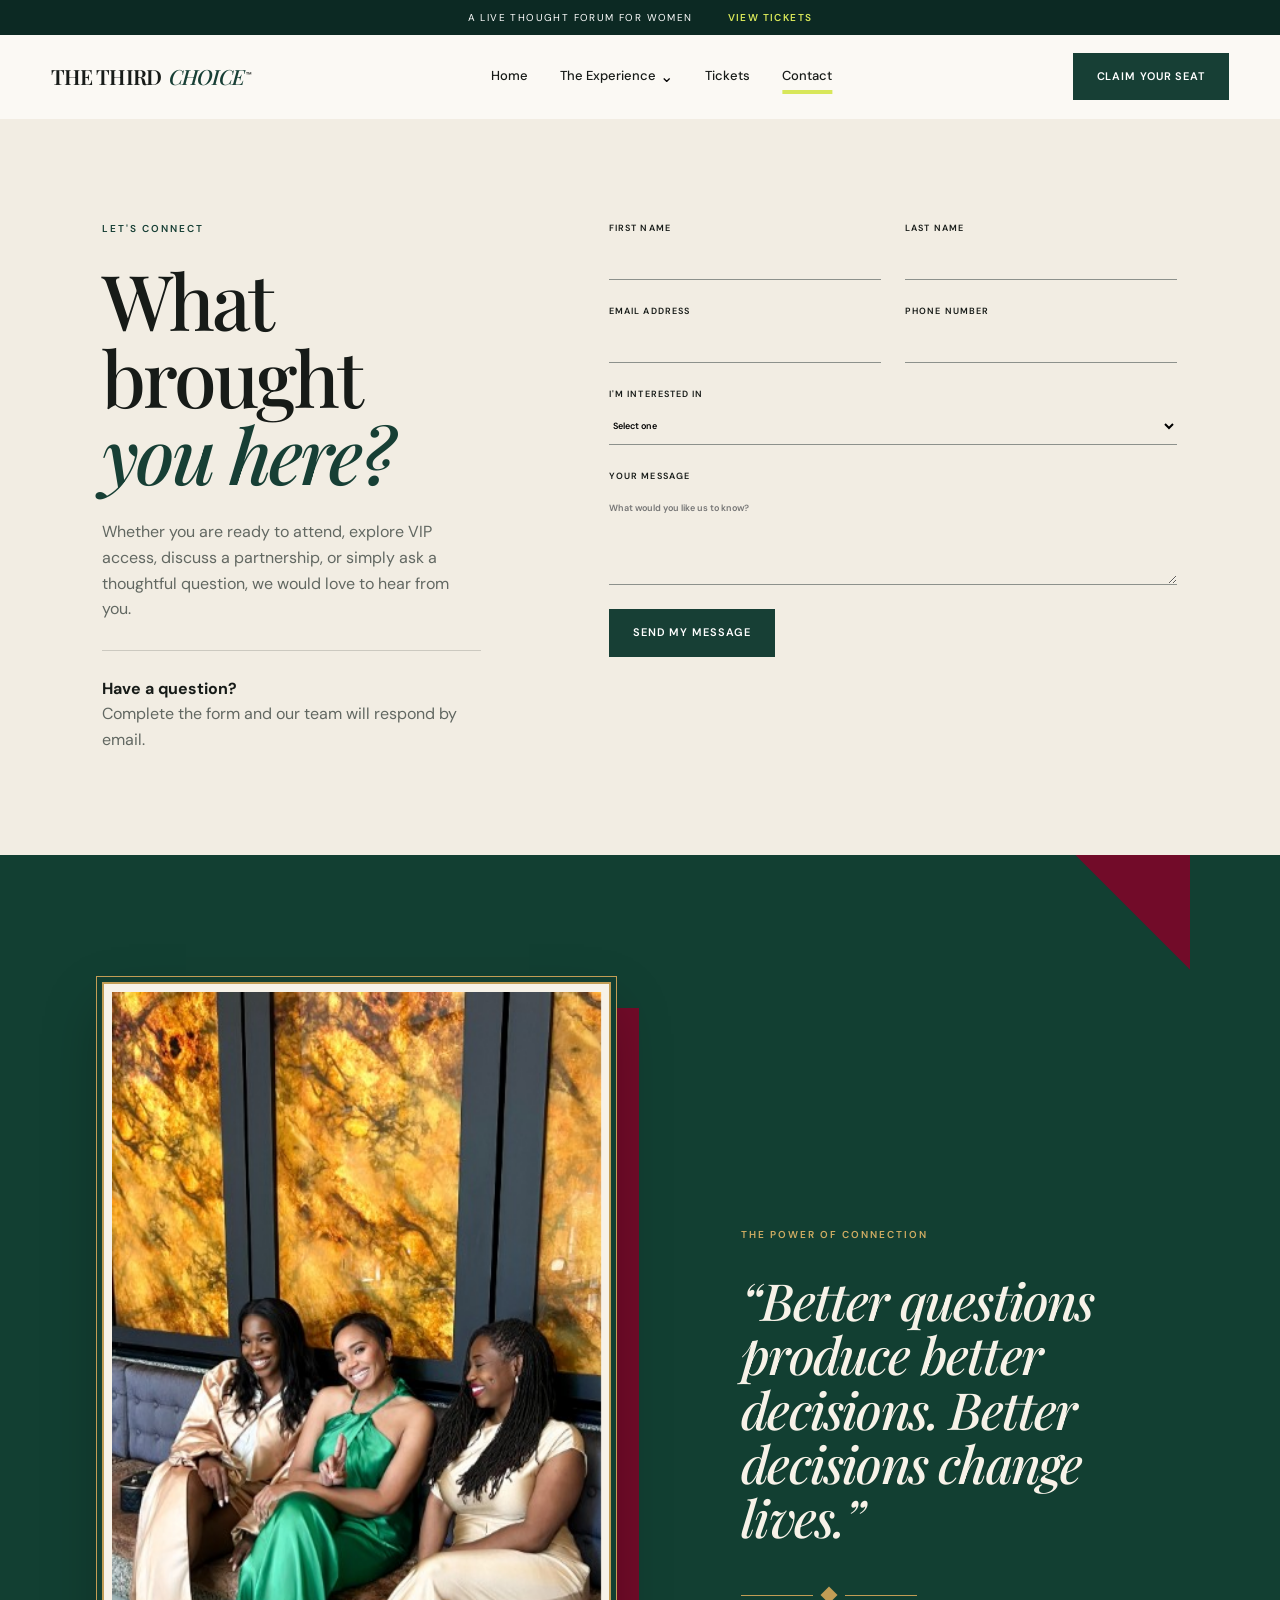
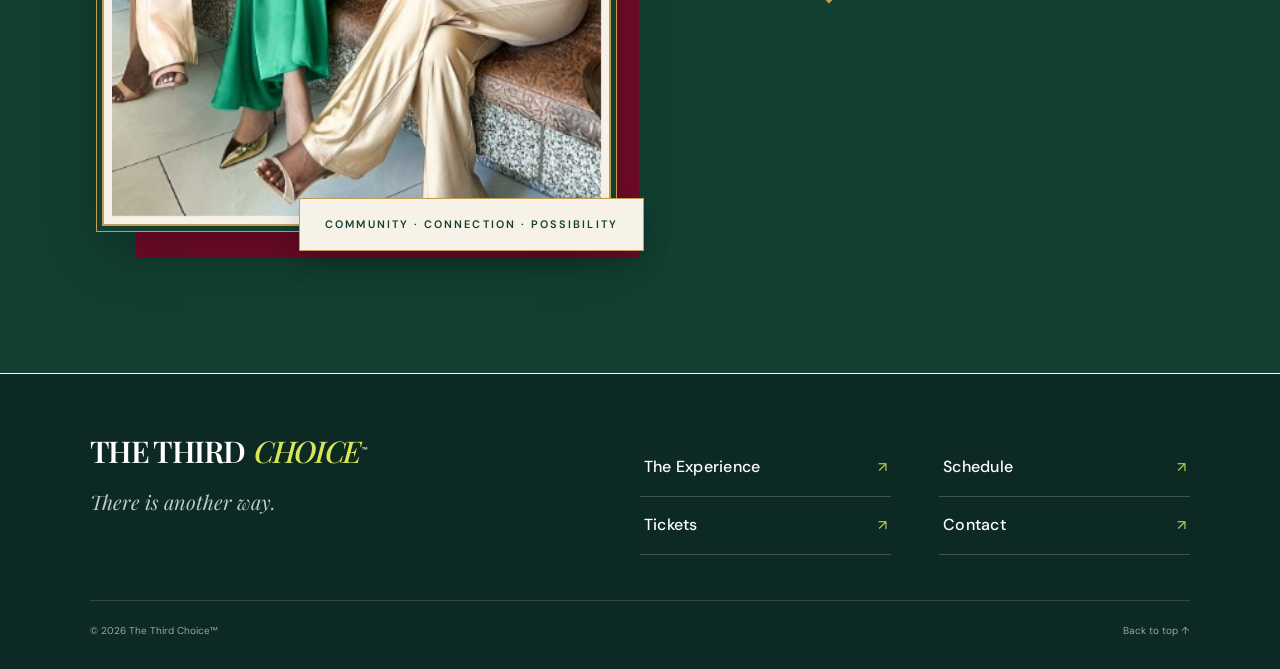
==== commit 6dfa5ade: "Update contact.html" ====
--- a/contact.html
+++ b/contact.html
@@ -2,7 +2,11 @@
 <html lang="en">
 <head>
   <meta charset="UTF-8">
-
+ <link
+    rel="icon"
+    type="image/jpeg"
+    href="/icon.jpg"
+  >
   <meta
     name="viewport"
     content="width=device-width, initial-scale=1"
--- a/style.css
+++ b/style.css
@@ -3181,4 +3181,1501 @@
   .footer-nav a {
     min-height: 54px;
   }
-}+}
+
+
+/* Approved opening-page emphasis */
+
+.hero-copy .hero-conclusion {
+  max-width: 650px;
+  margin-top: 22px;
+  color: var(--forest);
+  font-family: var(--serif);
+  font-size: clamp(1.15rem, 1.65vw, 1.45rem);
+  font-style: italic;
+  line-height: 1.45;
+}
+
+
+/* =========================================
+   THE CHOICE STORY
+========================================= */
+
+.choice-story {
+  position: relative;
+  display: grid;
+  grid-template-columns: 0.8fr 1.2fr;
+  gap: 75px 9vw;
+  overflow: hidden;
+  padding: clamp(80px, 9vw, 145px) 8vw;
+  background: var(--deep);
+  color: #ffffff;
+}
+
+
+.choice-story::before {
+  position: absolute;
+  top: -180px;
+  right: -130px;
+  width: 460px;
+  height: 460px;
+  border: 1px solid rgba(216, 231, 89, 0.18);
+  border-radius: 50%;
+  content: "";
+}
+
+
+.choice-story::after {
+  position: absolute;
+  right: 8vw;
+  bottom: 0;
+  left: 8vw;
+  height: 1px;
+  background: rgba(255, 255, 255, 0.16);
+  content: "";
+}
+
+
+.choice-story-heading,
+.choice-story-list,
+.choice-story-reveal {
+  position: relative;
+  z-index: 1;
+}
+
+
+.choice-story-heading .eyebrow {
+  margin-bottom: 32px;
+  color: var(--lime);
+}
+
+
+.choice-story-heading h2 {
+  max-width: 560px;
+  font-family: var(--serif);
+  font-size: clamp(3.8rem, 6.6vw, 7rem);
+  font-weight: 500;
+  line-height: 0.92;
+  letter-spacing: -0.045em;
+}
+
+
+.choice-story-list {
+  align-self: end;
+  padding-top: 45px;
+  border-top: 1px solid rgba(255, 255, 255, 0.2);
+}
+
+
+.choice-story-list p {
+  display: grid;
+  grid-template-columns: 1fr auto 1fr;
+  align-items: baseline;
+  gap: 22px;
+  padding: 16px 0;
+  border-bottom: 1px solid rgba(255, 255, 255, 0.14);
+  font-family: var(--serif);
+  font-size: clamp(2rem, 3.6vw, 4.25rem);
+  line-height: 1.05;
+}
+
+
+.choice-story-list p span:last-child {
+  color: var(--lime);
+  font-style: italic;
+}
+
+
+.choice-story-list em {
+  color: rgba(255, 255, 255, 0.55);
+  font-size: 0.42em;
+  letter-spacing: 0.08em;
+  text-transform: uppercase;
+}
+
+
+.choice-story-reveal {
+  display: grid;
+  grid-column: 1 / -1;
+  grid-template-columns: 0.8fr 1.2fr;
+  gap: 9vw;
+  align-items: end;
+  padding-top: 70px;
+}
+
+
+.choice-story-reveal > p {
+  max-width: 480px;
+  color: #d7dfdb;
+  font-size: clamp(1.15rem, 1.65vw, 1.45rem);
+  line-height: 1.65;
+}
+
+
+.choice-story-reveal h3 {
+  color: var(--lime);
+  font-family: var(--serif);
+  font-size: clamp(3.2rem, 6vw, 6.4rem);
+  font-style: italic;
+  font-weight: 500;
+  line-height: 0.92;
+  letter-spacing: -0.04em;
+}
+
+
+.choice-story-reveal h3 span {
+  display: block;
+  margin-bottom: 15px;
+  color: #ffffff;
+  font-family: var(--sans);
+  font-size: 0.16em;
+  font-style: normal;
+  font-weight: 600;
+  letter-spacing: 0.2em;
+  text-transform: uppercase;
+}
+
+
+.choice-story-reveal h3 sup {
+  margin-left: 5px;
+  font-family: var(--sans);
+  font-size: 0.2em;
+  font-style: normal;
+  vertical-align: top;
+}
+
+
+.choice-story-reveal .arrow-link {
+  grid-column: 2;
+  justify-self: start;
+  margin-top: -34px;
+}
+
+
+@media (max-width: 900px) {
+  .choice-story {
+    grid-template-columns: 1fr;
+    gap: 55px;
+    padding: 80px 7vw;
+  }
+
+
+  .choice-story-list {
+    padding-top: 30px;
+  }
+
+
+  .choice-story-reveal {
+    grid-template-columns: 1fr;
+    gap: 35px;
+    padding-top: 30px;
+  }
+
+
+  .choice-story-reveal .arrow-link {
+    grid-column: 1;
+    margin-top: 0;
+  }
+}
+
+
+@media (max-width: 600px) {
+  .choice-story {
+    gap: 44px;
+    padding: 70px 24px;
+  }
+
+
+  .choice-story-heading h2 {
+    font-size: clamp(3.2rem, 15vw, 5rem);
+  }
+
+
+  .choice-story-list p {
+    grid-template-columns: 1fr;
+    gap: 2px;
+    padding: 20px 0;
+    font-size: clamp(2.1rem, 11vw, 3.25rem);
+  }
+
+
+  .choice-story-list em {
+    margin: 3px 0;
+    font-size: 0.34em;
+  }
+
+
+  .choice-story-reveal h3 {
+    font-size: clamp(3rem, 15vw, 4.7rem);
+  }
+}
+
+
+/* =========================================
+   CINEMATIC WALKING-PHOTO HERO
+   Isolated so the remainder of the site stays unchanged.
+========================================= */
+
+.home-hero.cinematic-hero {
+  position: relative;
+  display: flex;
+  width: calc(100% - 36px);
+  max-width: 1540px;
+  min-height: 620px;
+  height: min(720px, calc(100vh - 150px));
+  align-items: center;
+  overflow: hidden;
+  margin: 18px auto;
+  border: 1px solid rgba(23, 63, 53, 0.14);
+  border-radius: 56px;
+  background: var(--cream);
+  isolation: isolate;
+}
+
+.cinematic-hero-image {
+  position: absolute;
+  top: 0;
+  right: 0;
+  z-index: -3;
+  width: 59%;
+  height: 100%;
+  object-fit: cover;
+  object-position: center 48%;
+  animation: heroImageArrive 1.2s cubic-bezier(0.22, 1, 0.36, 1) both;
+}
+
+.cinematic-hero-shade {
+  position: absolute;
+  inset: 0;
+  z-index: -2;
+  background:
+    linear-gradient(
+      90deg,
+      rgba(251, 249, 244, 1) 0%,
+      rgba(251, 249, 244, 0.99) 28%,
+      rgba(251, 249, 244, 0.9) 38%,
+      rgba(251, 249, 244, 0.44) 48%,
+      rgba(251, 249, 244, 0) 59%
+    );
+  animation: heroShadeArrive 1s 0.12s ease both;
+}
+
+.cinematic-hero::before {
+  position: absolute;
+  top: 0;
+  bottom: 0;
+  left: 22px;
+  z-index: 1;
+  width: 2px;
+  background: var(--lime);
+  content: "";
+  transform: scaleY(0);
+  transform-origin: top;
+  animation: heroRuleArrive 0.85s 0.35s ease forwards;
+}
+
+.cinematic-hero::after {
+  position: absolute;
+  top: 43%;
+  left: 0;
+  z-index: 1;
+  width: 64px;
+  height: 96px;
+  background: var(--forest);
+  content: "";
+  transform: translateX(-100%);
+  animation: heroBlockArrive 0.75s 0.55s ease forwards;
+}
+
+.cinematic-hero-copy {
+  position: relative;
+  z-index: 2;
+  width: min(48%, 680px);
+  padding: clamp(50px, 5vw, 78px) clamp(42px, 5vw, 78px);
+}
+
+.cinematic-hero-copy::before {
+  display: block;
+  margin-bottom: 20px;
+  color: #9bb500;
+  font-family: var(--sans);
+  font-size: 0.68rem;
+  font-weight: 600;
+  letter-spacing: 0.24em;
+  text-transform: uppercase;
+  content: "A LIVE THOUGHT FORUM FOR WOMEN";
+}
+
+.cinematic-hero-copy h1 {
+  max-width: 610px;
+  font-size: clamp(3.15rem, 4.25vw, 5.15rem);
+  line-height: 0.94;
+  letter-spacing: -0.045em;
+}
+
+.cinematic-hero-copy > p {
+  max-width: 540px;
+  margin-top: 24px;
+  color: var(--muted);
+  font-size: clamp(0.92rem, 1vw, 1.05rem);
+  line-height: 1.62;
+}
+
+.cinematic-hero-copy .button-row {
+  margin-top: 26px;
+}
+
+@keyframes heroImageArrive {
+  from {
+    opacity: 0;
+    transform: scale(1.035) translateX(22px);
+  }
+
+  to {
+    opacity: 1;
+    transform: scale(1) translateX(0);
+  }
+}
+
+@keyframes heroShadeArrive {
+  from {
+    opacity: 0;
+  }
+
+  to {
+    opacity: 1;
+  }
+}
+
+@keyframes heroRuleArrive {
+  to {
+    transform: scaleY(1);
+  }
+}
+
+@keyframes heroBlockArrive {
+  to {
+    transform: translateX(0);
+  }
+}
+
+@media (max-width: 1050px) {
+  .home-hero.cinematic-hero {
+    min-height: 600px;
+    height: auto;
+  }
+
+  .cinematic-hero-image {
+    width: 58%;
+  }
+
+  .cinematic-hero-copy {
+    width: 52%;
+    padding-right: 30px;
+  }
+
+  .cinematic-hero-copy h1 {
+    font-size: clamp(3rem, 5.4vw, 4.6rem);
+  }
+}
+
+@media (max-width: 760px) {
+  .home-hero.cinematic-hero {
+    display: flex;
+    min-height: auto;
+    flex-direction: column;
+    width: calc(100% - 20px);
+    margin: 10px auto;
+    border-radius: 32px;
+  }
+
+  .cinematic-hero-image {
+    position: relative;
+    z-index: 0;
+    order: 1;
+    width: 100%;
+    height: auto;
+    aspect-ratio: 743 / 669;
+    object-fit: contain;
+    object-position: center;
+  }
+
+  .cinematic-hero-shade {
+    display: none;
+  }
+
+  .cinematic-hero::before {
+    top: 18px;
+    right: 18px;
+    bottom: auto;
+    left: 18px;
+    width: auto;
+    height: 2px;
+    transform: scaleX(0);
+    transform-origin: left;
+    animation-name: heroRuleArriveMobile;
+  }
+
+  .cinematic-hero::after {
+    display: none;
+  }
+
+  .cinematic-hero-copy {
+    order: 2;
+    width: 100%;
+    padding: 52px 25px 60px;
+    background: var(--paper);
+  }
+
+  .cinematic-hero-copy::before {
+    margin-bottom: 24px;
+    font-size: 0.66rem;
+    line-height: 1.5;
+  }
+
+  .cinematic-hero-copy h1 {
+    font-size: clamp(3rem, 14vw, 4.7rem);
+    line-height: 0.94;
+  }
+
+  .cinematic-hero-copy > p {
+    margin-top: 26px;
+    font-size: 1rem;
+  }
+
+  @keyframes heroRuleArriveMobile {
+    to {
+      transform: scaleX(1);
+    }
+  }
+}
+
+@media (prefers-reduced-motion: reduce) {
+  .cinematic-hero-image,
+  .cinematic-hero-shade,
+  .cinematic-hero::before,
+  .cinematic-hero::after {
+    animation: none;
+  }
+}
+
+
+/* =========================================
+   APPROVED "FOR DECADES" SECTION ONLY
+========================================= */
+
+.split-statement.choice-statement {
+  display: grid;
+  grid-template-columns: minmax(0, 1.15fr) minmax(320px, 0.85fr);
+  gap: clamp(60px, 9vw, 150px);
+  align-items: center;
+  min-height: 720px;
+  padding: clamp(85px, 9vw, 145px) 8vw;
+  background: var(--deep);
+}
+
+.choice-statement-intro .eyebrow {
+  margin-bottom: 42px;
+  color: var(--lime);
+}
+
+.choice-statement-lines {
+  border-top: 1px solid rgba(255, 255, 255, 0.2);
+}
+
+.choice-statement-lines p {
+  display: grid;
+  grid-template-columns: minmax(0, 1fr) auto minmax(0, 1fr);
+  gap: clamp(14px, 2vw, 32px);
+  align-items: baseline;
+  padding: 22px 0;
+  border-bottom: 1px solid rgba(255, 255, 255, 0.16);
+  color: #ffffff;
+  font-family: var(--serif);
+  font-size: clamp(2.4rem, 4.3vw, 5.2rem);
+  font-weight: 500;
+  line-height: 0.98;
+  letter-spacing: -0.035em;
+}
+
+.choice-statement-lines p strong {
+  color: var(--lime);
+  font-style: italic;
+  font-weight: 500;
+}
+
+.choice-statement-lines p em {
+  color: rgba(255, 255, 255, 0.5);
+  font-family: var(--sans);
+  font-size: 0.22em;
+  font-style: normal;
+  font-weight: 600;
+  letter-spacing: 0.14em;
+  text-transform: uppercase;
+}
+
+.choice-statement-finale {
+  max-width: 580px;
+  padding-left: clamp(30px, 4vw, 70px);
+  border-left: 1px solid rgba(216, 231, 89, 0.35);
+}
+
+.choice-statement-finale > p {
+  margin-bottom: 45px;
+  color: #d7dfdb;
+  font-size: clamp(1.15rem, 1.55vw, 1.4rem);
+  line-height: 1.7;
+}
+
+.choice-statement-finale h2 {
+  margin-bottom: 48px;
+  color: #ffffff;
+  font-family: var(--serif);
+  font-size: clamp(3.4rem, 5.5vw, 6.5rem);
+  font-weight: 500;
+  line-height: 0.9;
+  letter-spacing: -0.045em;
+}
+
+.choice-statement-finale h2 span {
+  display: block;
+  margin-bottom: 16px;
+  font-family: var(--sans);
+  font-size: 0.16em;
+  font-weight: 600;
+  letter-spacing: 0.19em;
+  text-transform: uppercase;
+}
+
+.choice-statement-finale h2 em {
+  display: block;
+  color: var(--lime);
+  font-style: italic;
+}
+
+@media (max-width: 980px) {
+  .split-statement.choice-statement {
+    grid-template-columns: 1fr;
+    gap: 75px;
+    min-height: auto;
+  }
+
+  .choice-statement-finale {
+    max-width: none;
+    padding-top: 45px;
+    padding-left: 0;
+    border-top: 1px solid rgba(216, 231, 89, 0.35);
+    border-left: 0;
+  }
+}
+
+@media (max-width: 600px) {
+  .split-statement.choice-statement {
+    gap: 58px;
+    padding: 75px 24px;
+  }
+
+  .choice-statement-intro .eyebrow {
+    margin-bottom: 30px;
+  }
+
+  .choice-statement-lines p {
+    grid-template-columns: 1fr;
+    gap: 4px;
+    padding: 20px 0;
+    font-size: clamp(2.5rem, 12vw, 4rem);
+  }
+
+  .choice-statement-lines p em {
+    margin: 3px 0;
+    font-size: 0.28em;
+  }
+
+  .choice-statement-finale h2 {
+    font-size: clamp(3.2rem, 14vw, 5rem);
+  }
+}
+
+/* =========================================
+   TICKETS SHOWCASE — OPTION TWO
+========================================= */
+
+.tickets-showcase {
+  --showcase-green: #0d3b2f;
+  --showcase-burgundy: #64091f;
+  --showcase-gold: #c2a15d;
+  --showcase-ivory: #f7f2e8;
+  --showcase-black: #11130f;
+  --showcase-gray: #62645f;
+
+  position: relative;
+  width: 100%;
+  padding: 26px;
+  overflow: visible;
+  background: var(--showcase-green);
+}
+
+.showcase-inner {
+  position: relative;
+  display: grid;
+  grid-template-columns: minmax(0, 0.9fr) minmax(420px, 1.1fr);
+  gap: clamp(40px, 6vw, 100px);
+  align-items: center;
+  max-width: 1600px;
+  min-height: 520px;
+  margin: 0 auto;
+  padding: clamp(55px, 7vw, 100px);
+  background: var(--showcase-ivory);
+  border: 2px solid var(--showcase-gold);
+  box-shadow:
+    inset 0 0 0 6px rgba(194, 161, 93, 0.12),
+    0 18px 50px rgba(0, 0, 0, 0.15);
+}
+
+/* Burgundy decorations on both sides */
+
+.showcase-tab {
+  position: absolute;
+  top: 50%;
+  z-index: 3;
+  width: clamp(48px, 5vw, 82px);
+  height: clamp(80px, 9vw, 132px);
+  background: linear-gradient(
+    145deg,
+    #750c29 0%,
+    var(--showcase-burgundy) 55%,
+    #4d0718 100%
+  );
+  transform: translateY(-50%);
+  box-shadow: 0 12px 30px rgba(63, 3, 21, 0.22);
+}
+
+.showcase-tab-left {
+  left: 0;
+}
+
+.showcase-tab-right {
+  right: 0;
+}
+
+/* Text area */
+
+.showcase-copy {
+  position: relative;
+  z-index: 2;
+}
+
+.showcase-eyebrow {
+  margin: 0;
+  color: var(--showcase-green);
+  font-family: "DM Sans", sans-serif;
+  font-size: 0.78rem;
+  font-weight: 600;
+  letter-spacing: 0.26em;
+  line-height: 1.4;
+  text-transform: uppercase;
+}
+
+/* Small gold line and diamond */
+
+.showcase-ornament {
+  display: flex;
+  align-items: center;
+  width: 150px;
+  margin: 20px 0 30px;
+}
+
+.showcase-ornament span {
+  display: block;
+  width: 62px;
+  height: 1px;
+  background: var(--showcase-gold);
+}
+
+.showcase-ornament i {
+  display: block;
+  width: 12px;
+  height: 12px;
+  margin: 0 7px;
+  background: var(--showcase-gold);
+  transform: rotate(45deg);
+}
+
+.showcase-copy h1 {
+  max-width: 720px;
+  margin: 0;
+  color: var(--showcase-black);
+  font-family: "Playfair Display", serif;
+  font-size: clamp(3.6rem, 5.7vw, 7rem);
+  font-weight: 500;
+  letter-spacing: -0.055em;
+  line-height: 0.92;
+}
+
+.showcase-copy h1 em {
+  display: block;
+  margin-top: 12px;
+  color: var(--showcase-green);
+  font-weight: 500;
+  line-height: 0.95;
+}
+
+.showcase-description {
+  max-width: 620px;
+  margin: clamp(30px, 4vw, 55px) 0 0;
+  color: var(--showcase-gray);
+  font-family: "DM Sans", sans-serif;
+  font-size: clamp(1rem, 1.15vw, 1.25rem);
+  line-height: 1.75;
+}
+
+/* Event room photo */
+
+.showcase-photo {
+  position: relative;
+  min-height: 390px;
+  overflow: hidden;
+  background: #26352e;
+  box-shadow: 0 22px 45px rgba(18, 37, 29, 0.2);
+}
+
+.showcase-photo::after {
+  position: absolute;
+  inset: 0;
+  border: 1px solid rgba(194, 161, 93, 0.5);
+  pointer-events: none;
+  content: "";
+}
+
+.showcase-photo img {
+  width: 100%;
+  height: 100%;
+  min-height: 390px;
+  display: block;
+  object-fit: cover;
+  object-position: center;
+  transition:
+    transform 700ms ease,
+    filter 700ms ease;
+}
+
+.showcase-photo:hover img {
+  transform: scale(1.025);
+  filter: contrast(1.03) saturate(1.04);
+}
+
+/* =========================================
+   TABLET
+========================================= */
+
+@media (max-width: 1100px) {
+  .showcase-inner {
+    grid-template-columns: 1fr 1fr;
+    gap: 42px;
+    min-height: auto;
+    padding: 65px 55px;
+  }
+
+  .showcase-copy h1 {
+    font-size: clamp(3.3rem, 6vw, 5.2rem);
+  }
+
+  .showcase-photo,
+  .showcase-photo img {
+    min-height: 340px;
+  }
+}
+
+/* =========================================
+   MOBILE
+========================================= */
+
+@media (max-width: 800px) {
+  .tickets-showcase {
+    padding: 14px;
+  }
+
+  .showcase-inner {
+    grid-template-columns: 1fr;
+    gap: 42px;
+    padding: 55px 30px 30px;
+  }
+
+  .showcase-copy {
+    text-align: center;
+  }
+
+  .showcase-eyebrow {
+    font-size: 0.7rem;
+    letter-spacing: 0.2em;
+  }
+
+  .showcase-ornament {
+    justify-content: center;
+    margin: 18px auto 28px;
+  }
+
+  .showcase-copy h1 {
+    font-size: clamp(3rem, 13vw, 4.8rem);
+    line-height: 0.98;
+  }
+
+  .showcase-description {
+    margin: 30px auto 0;
+    font-size: 1rem;
+    line-height: 1.65;
+  }
+
+  .showcase-photo,
+  .showcase-photo img {
+    min-height: 280px;
+  }
+
+  .showcase-tab {
+    width: 34px;
+    height: 76px;
+  }
+}
+
+/* =========================================
+   SMALL PHONES
+========================================= */
+
+@media (max-width: 480px) {
+  .showcase-inner {
+    padding: 48px 22px 22px;
+  }
+
+  .showcase-copy h1 {
+    font-size: clamp(2.7rem, 14vw, 3.8rem);
+  }
+
+  .showcase-photo,
+  .showcase-photo img {
+    min-height: 220px;
+  }
+
+  .showcase-tab {
+    display: none;
+  }
+}
+
+
+/* =========================================
+   EXPERIENCE INTRO — FINAL FIX
+========================================= */
+
+.experience-intro {
+  position: relative;
+  display: grid;
+  grid-template-columns: minmax(420px, 0.9fr) minmax(520px, 1.1fr);
+  gap: clamp(50px, 6vw, 110px);
+  align-items: center;
+  width: 100%;
+  min-height: 760px;
+  padding: 90px clamp(50px, 7vw, 130px);
+  overflow: hidden;
+  background: #f5f0e6;
+}
+
+.experience-intro-copy {
+  position: relative;
+  z-index: 2;
+  min-width: 0;
+}
+
+.experience-intro-eyebrow {
+  margin: 0 0 38px;
+  color: #123f32;
+  font-family: "DM Sans", sans-serif;
+  font-size: 0.76rem;
+  font-weight: 600;
+  letter-spacing: 0.27em;
+  text-transform: uppercase;
+}
+
+.experience-intro h1 {
+  margin: 0;
+  color: #11130f;
+  font-family: "Playfair Display", serif;
+  font-size: clamp(4rem, 5.3vw, 6.8rem);
+  font-weight: 500;
+  letter-spacing: -0.055em;
+  line-height: 0.94;
+}
+
+.experience-intro h1 em {
+  display: block;
+  margin-top: 15px;
+  color: #124d3c;
+  font-weight: 500;
+  line-height: 0.96;
+}
+
+/* PHOTO CONTAINER */
+
+.experience-intro-visual {
+  position: relative;
+  width: 100%;
+  min-width: 0;
+  padding: 10px 25px 32px 10px;
+}
+
+/* GREEN OFFSET BACKGROUND */
+
+.experience-intro-visual::before {
+  position: absolute;
+  top: 35px;
+  right: 0;
+  bottom: 0;
+  left: 45px;
+  z-index: 0;
+  background: #123f32;
+  content: "";
+}
+
+/* BURGUNDY CORNER */
+
+.experience-intro-visual::after {
+  position: absolute;
+  top: 0;
+  right: 2px;
+  z-index: 4;
+  width: 65px;
+  height: 65px;
+  background: linear-gradient(
+    225deg,
+    #720b29 0%,
+    #720b29 50%,
+    transparent 51%
+  );
+  content: "";
+}
+
+/* GOLD FRAME */
+
+.experience-intro-frame {
+  position: relative;
+  z-index: 2;
+  padding: 8px;
+  overflow: hidden;
+  background: #f7f2e8;
+  border: 2px solid #b99043;
+  box-shadow:
+    0 0 0 5px #f7f2e8,
+    0 0 0 6px #b99043,
+    0 24px 50px rgba(17, 49, 39, 0.2);
+}
+
+.experience-intro-frame img {
+  width: 100%;
+  height: 540px;
+  display: block;
+  object-fit: cover;
+  object-position: center;
+  transition: transform 700ms ease;
+}
+
+.experience-intro-frame:hover img {
+  transform: scale(1.02);
+}
+
+/* CAPTION CARD */
+
+.experience-intro-caption {
+  position: absolute;
+  bottom: 8px;
+  left: -10px;
+  z-index: 5;
+  width: 320px;
+  padding: 17px 24px;
+  color: #123f32;
+  background: #f7f2e8;
+  border: 1px solid #b99043;
+  font-family: "DM Sans", sans-serif;
+  font-size: 0.7rem;
+  font-weight: 600;
+  letter-spacing: 0.2em;
+  text-align: center;
+  text-transform: uppercase;
+  box-shadow: 0 12px 25px rgba(17, 49, 39, 0.13);
+}
+
+/* =========================================
+   TABLET
+========================================= */
+
+@media (max-width: 1100px) {
+  .experience-intro {
+    grid-template-columns: minmax(340px, 0.85fr) minmax(400px, 1.15fr);
+    gap: 45px;
+    min-height: 680px;
+    padding: 75px 45px;
+  }
+
+  .experience-intro h1 {
+    font-size: clamp(3.5rem, 5.8vw, 5.2rem);
+  }
+
+  .experience-intro-frame img {
+    height: 460px;
+  }
+}
+
+/* =========================================
+   MOBILE
+========================================= */
+
+@media (max-width: 800px) {
+  .experience-intro {
+    grid-template-columns: 1fr;
+    gap: 55px;
+    min-height: auto;
+    padding: 65px 25px 60px;
+  }
+
+  .experience-intro-copy {
+    text-align: center;
+  }
+
+  .experience-intro-eyebrow {
+    margin-bottom: 25px;
+  }
+
+  .experience-intro h1 {
+    font-size: clamp(3.2rem, 12vw, 5rem);
+  }
+
+  .experience-intro-visual {
+    max-width: 620px;
+    margin: 0 auto;
+  }
+
+  .experience-intro-frame img {
+    height: 500px;
+  }
+
+  .experience-intro-caption {
+    left: 50%;
+    width: calc(100% - 70px);
+    transform: translateX(-50%);
+  }
+}
+
+/* =========================================
+   SMALL PHONES
+========================================= */
+
+@media (max-width: 480px) {
+  .experience-intro {
+    padding: 55px 18px 50px;
+  }
+
+  .experience-intro h1 {
+    font-size: clamp(2.7rem, 13vw, 4rem);
+  }
+
+  .experience-intro-visual {
+    padding-right: 16px;
+  }
+
+  .experience-intro-frame img {
+    height: 390px;
+  }
+
+  .experience-intro-visual::after {
+    width: 48px;
+    height: 48px;
+  }
+
+  .experience-intro-caption {
+    width: calc(100% - 45px);
+    padding: 14px 10px;
+    font-size: 0.61rem;
+    letter-spacing: 0.14em;
+  }
+}
+/* =========================================
+   EXPERIENCE HERO — PROPORTION FIX
+========================================= */
+
+.experience-intro {
+  grid-template-columns: minmax(560px, 0.95fr) minmax(620px, 1.05fr);
+  gap: clamp(45px, 5vw, 90px);
+  min-height: 680px;
+  padding: 65px clamp(45px, 5vw, 95px);
+}
+
+.experience-intro-copy {
+  max-width: 720px;
+}
+
+.experience-intro h1 {
+  font-size: clamp(3.8rem, 4.8vw, 6.1rem);
+  line-height: 0.94;
+}
+
+.experience-intro h1 em {
+  margin-top: 14px;
+  line-height: 0.95;
+}
+
+/* Make the frame match the original photo shape */
+
+.experience-intro-frame {
+  padding: 8px;
+}
+
+.experience-intro-frame img {
+  width: 100%;
+  height: auto;
+  aspect-ratio: 3 / 2;
+  object-fit: contain;
+  object-position: center;
+  background: #d4c9ba;
+}
+
+/* Slightly smaller caption */
+
+.experience-intro-caption {
+  left: -12px;
+  width: 300px;
+  padding: 15px 20px;
+  font-size: 0.66rem;
+}
+
+/* Keep the decorative green layer closer */
+
+.experience-intro-visual::before {
+  top: 30px;
+  right: 0;
+  bottom: 0;
+  left: 38px;
+}
+
+/* Laptop screens */
+
+@media (max-width: 1300px) {
+  .experience-intro {
+    grid-template-columns: minmax(440px, 0.9fr) minmax(520px, 1.1fr);
+    gap: 45px;
+    padding: 65px 45px;
+  }
+
+  .experience-intro h1 {
+    font-size: clamp(3.5rem, 4.8vw, 5.2rem);
+  }
+}
+
+/* Stack only on smaller screens */
+
+@media (max-width: 900px) {
+  .experience-intro {
+    grid-template-columns: 1fr;
+    padding: 65px 25px 60px;
+  }
+
+  .experience-intro-copy {
+    max-width: 700px;
+    margin: 0 auto;
+    text-align: center;
+  }
+
+  .experience-intro-visual {
+    max-width: 720px;
+    margin: 0 auto;
+  }
+}
+
+/* =========================================
+   FINAL EXPERIENCE PHOTO FIX
+========================================= */
+
+.experience-intro {
+  grid-template-columns: minmax(540px, 0.9fr) minmax(650px, 1.1fr);
+  gap: 75px;
+  min-height: 720px;
+  padding: 70px 5%;
+}
+
+.experience-intro-copy {
+  max-width: 700px;
+}
+
+.experience-intro h1 {
+  font-size: clamp(4rem, 4.9vw, 6.2rem);
+  line-height: 0.92;
+}
+
+.experience-intro h1 em {
+  margin-top: 20px;
+  line-height: 0.94;
+}
+
+/* Remove all empty space around the image */
+
+.experience-intro-frame {
+  padding: 8px !important;
+  overflow: hidden;
+  background: #f7f2e8;
+}
+
+.experience-intro-frame img {
+  width: 100% !important;
+  height: auto !important;
+  min-height: 0 !important;
+  max-height: none !important;
+  aspect-ratio: auto !important;
+  display: block !important;
+  object-fit: initial !important;
+  object-position: initial !important;
+  background: transparent !important;
+}
+
+/* Tighten the decorative green layer */
+
+.experience-intro-visual::before {
+  top: 30px;
+  right: 0;
+  bottom: 0;
+  left: 38px;
+}
+
+/* Position caption cleanly */
+
+.experience-intro-caption {
+  bottom: 5px;
+  left: -18px;
+  width: 375px;
+  padding: 18px 22px;
+}
+
+/* Laptop adjustment */
+
+@media (max-width: 1300px) {
+  .experience-intro {
+    grid-template-columns: minmax(430px, 0.9fr) minmax(540px, 1.1fr);
+    gap: 50px;
+    padding: 65px 45px;
+  }
+
+  .experience-intro h1 {
+    font-size: clamp(3.5rem, 4.7vw, 5.3rem);
+  }
+}
+
+/* Mobile adjustment */
+
+@media (max-width: 900px) {
+  .experience-intro {
+    grid-template-columns: 1fr;
+    gap: 60px;
+    padding: 65px 25px 60px;
+  }
+
+  .experience-intro-copy {
+    max-width: 700px;
+    margin: 0 auto;
+    text-align: center;
+  }
+
+  .experience-intro-visual {
+    width: 100%;
+    max-width: 720px;
+    margin: 0 auto;
+  }
+
+  .experience-intro-caption {
+    left: 50%;
+    bottom: 4px;
+    width: calc(100% - 80px);
+    transform: translateX(-50%);
+  }
+}
+/* =========================================
+   CONTACT COMMUNITY FEATURE
+========================================= */
+
+.community-feature {
+  position: relative;
+  display: grid;
+  grid-template-columns: minmax(520px, 1.1fr) minmax(400px, 0.9fr);
+  gap: clamp(60px, 8vw, 140px);
+  align-items: center;
+  padding: clamp(80px, 9vw, 140px) clamp(40px, 7vw, 130px);
+  overflow: hidden;
+  background: #123f32;
+}
+
+/* Burgundy decorative shape */
+
+.community-feature::after {
+  position: absolute;
+  top: 0;
+  right: 7%;
+  width: 115px;
+  height: 115px;
+  background: #720b29;
+  clip-path: polygon(100% 0, 100% 100%, 0 0);
+  content: "";
+}
+
+/* Photo design */
+
+.community-photo-design {
+  position: relative;
+  padding: 12px 28px 32px 12px;
+}
+
+.community-photo-design::before {
+  position: absolute;
+  top: 38px;
+  right: 0;
+  bottom: 0;
+  left: 45px;
+  z-index: 0;
+  background: #720b29;
+  content: "";
+}
+
+.community-photo-frame {
+  position: relative;
+  z-index: 2;
+  padding: 8px;
+  overflow: hidden;
+  background: #f7f2e8;
+  border: 2px solid #c29d55;
+  box-shadow:
+    0 0 0 5px #123f32,
+    0 0 0 6px #c29d55,
+    0 25px 55px rgba(0, 0, 0, 0.28);
+}
+
+.community-photo-frame img {
+  width: 100%;
+  height: auto;
+  display: block;
+  transition:
+    transform 700ms ease,
+    filter 700ms ease;
+}
+
+.community-photo-frame:hover img {
+  transform: scale(1.02);
+  filter: contrast(1.03) saturate(1.04);
+}
+
+/* Photo caption */
+
+.community-photo-label {
+  position: absolute;
+  right: -5px;
+  bottom: 7px;
+  z-index: 4;
+  padding: 17px 25px;
+  color: #123f32;
+  background: #f7f2e8;
+  border: 1px solid #c29d55;
+  font-family: "DM Sans", sans-serif;
+  font-size: 0.68rem;
+  font-weight: 600;
+  letter-spacing: 0.19em;
+  text-transform: uppercase;
+  box-shadow: 0 12px 25px rgba(0, 0, 0, 0.2);
+}
+
+/* Quote */
+
+.community-quote {
+  position: relative;
+  z-index: 2;
+  max-width: 650px;
+  color: #f7f2e8;
+}
+
+.community-quote .eyebrow {
+  margin-bottom: 30px;
+  color: #d0ad63;
+}
+
+.community-quote blockquote {
+  margin: 0;
+  color: #f7f2e8;
+  font-family: "Playfair Display", serif;
+  font-size: clamp(2.8rem, 4vw, 5rem);
+  font-style: italic;
+  font-weight: 500;
+  letter-spacing: -0.035em;
+  line-height: 1.06;
+}
+
+/* Gold ornament */
+
+.community-ornament {
+  display: flex;
+  align-items: center;
+  width: 180px;
+  margin-top: 45px;
+}
+
+.community-ornament span {
+  width: 72px;
+  height: 1px;
+  background: #c29d55;
+}
+
+.community-ornament i {
+  width: 12px;
+  height: 12px;
+  margin: 0 10px;
+  background: #c29d55;
+  transform: rotate(45deg);
+}
+
+/* Tablet */
+
+@media (max-width: 1050px) {
+  .community-feature {
+    grid-template-columns: 1fr 1fr;
+    gap: 50px;
+    padding: 80px 45px;
+  }
+
+  .community-quote blockquote {
+    font-size: clamp(2.5rem, 4.2vw, 4rem);
+  }
+}
+
+/* Mobile */
+
+@media (max-width: 800px) {
+  .community-feature {
+    grid-template-columns: 1fr;
+    gap: 65px;
+    padding: 70px 25px;
+  }
+
+  .community-photo-design {
+    max-width: 650px;
+    margin: 0 auto;
+  }
+
+  .community-photo-label {
+    right: 50%;
+    width: calc(100% - 75px);
+    padding: 15px 12px;
+    text-align: center;
+    transform: translateX(50%);
+  }
+
+  .community-quote {
+    margin: 0 auto;
+    text-align: center;
+  }
+
+  .community-ornament {
+    justify-content: center;
+    margin-right: auto;
+    margin-left: auto;
+  }
+}
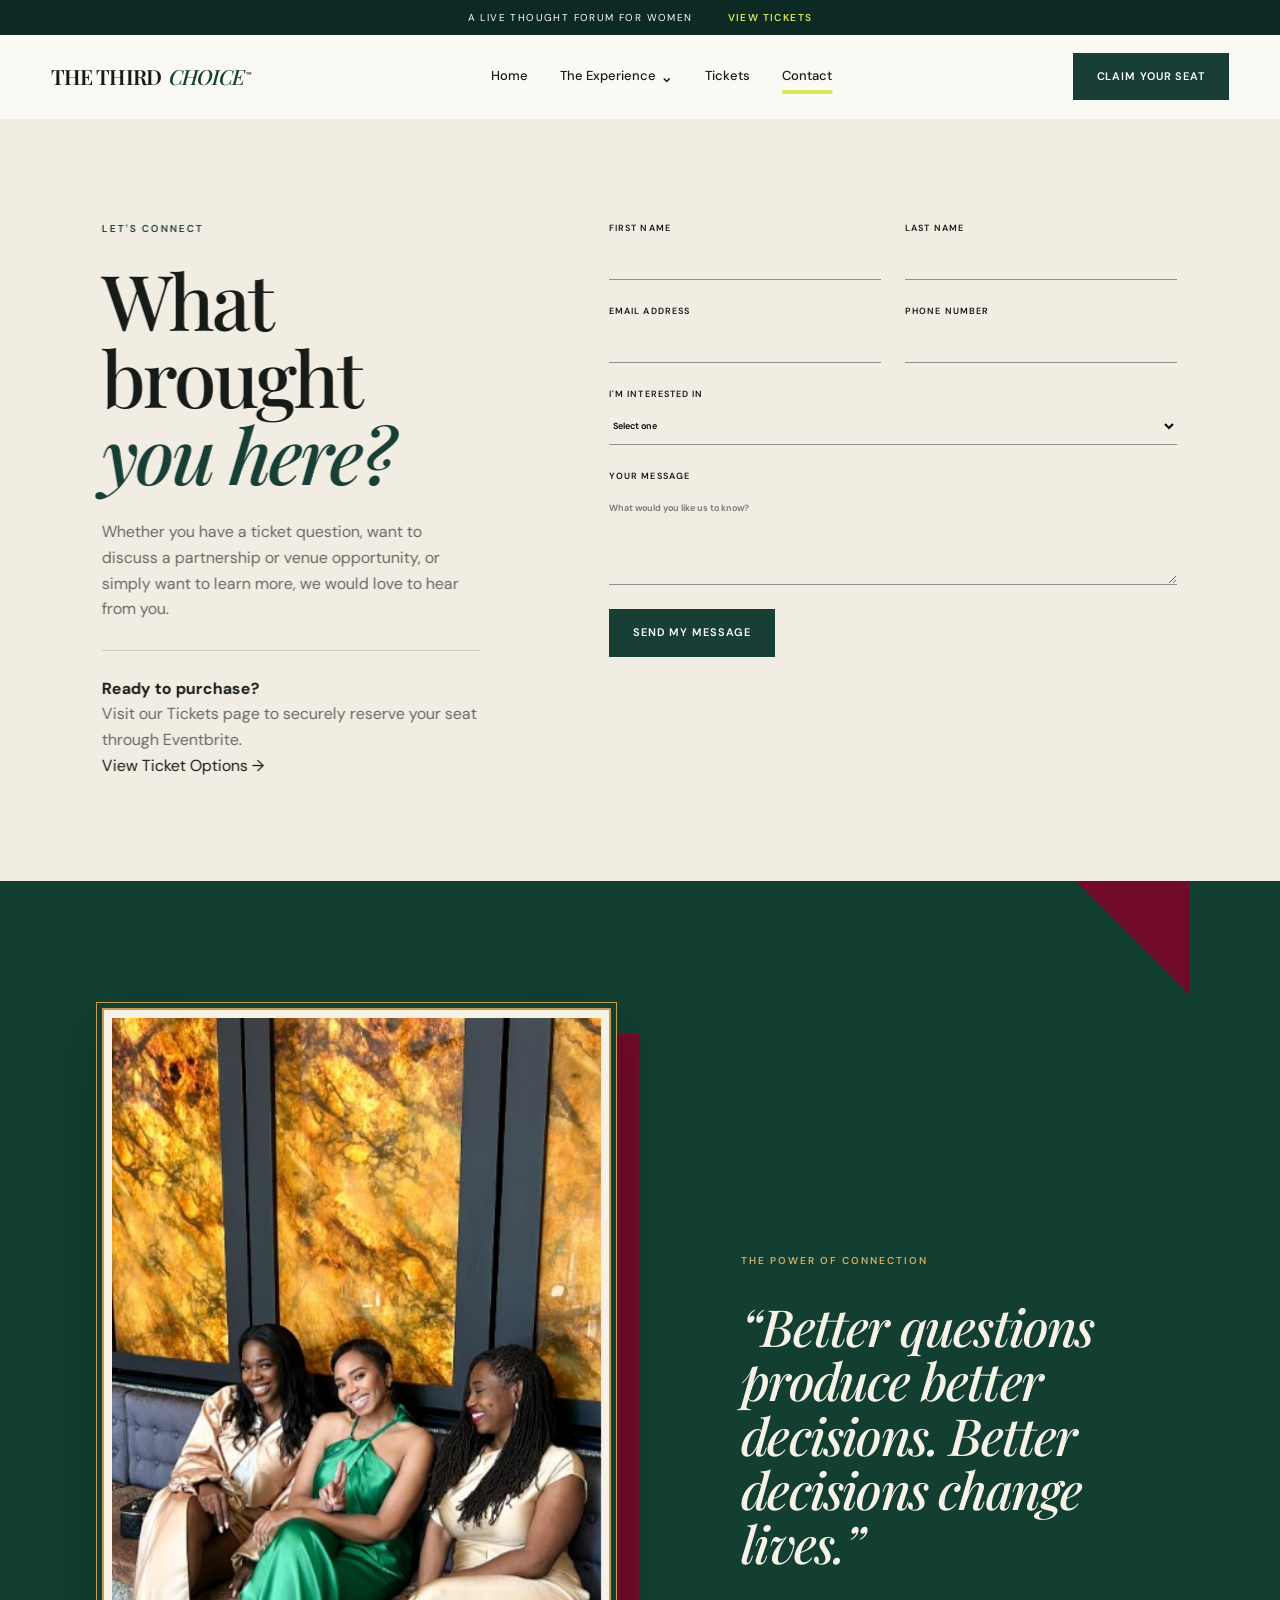
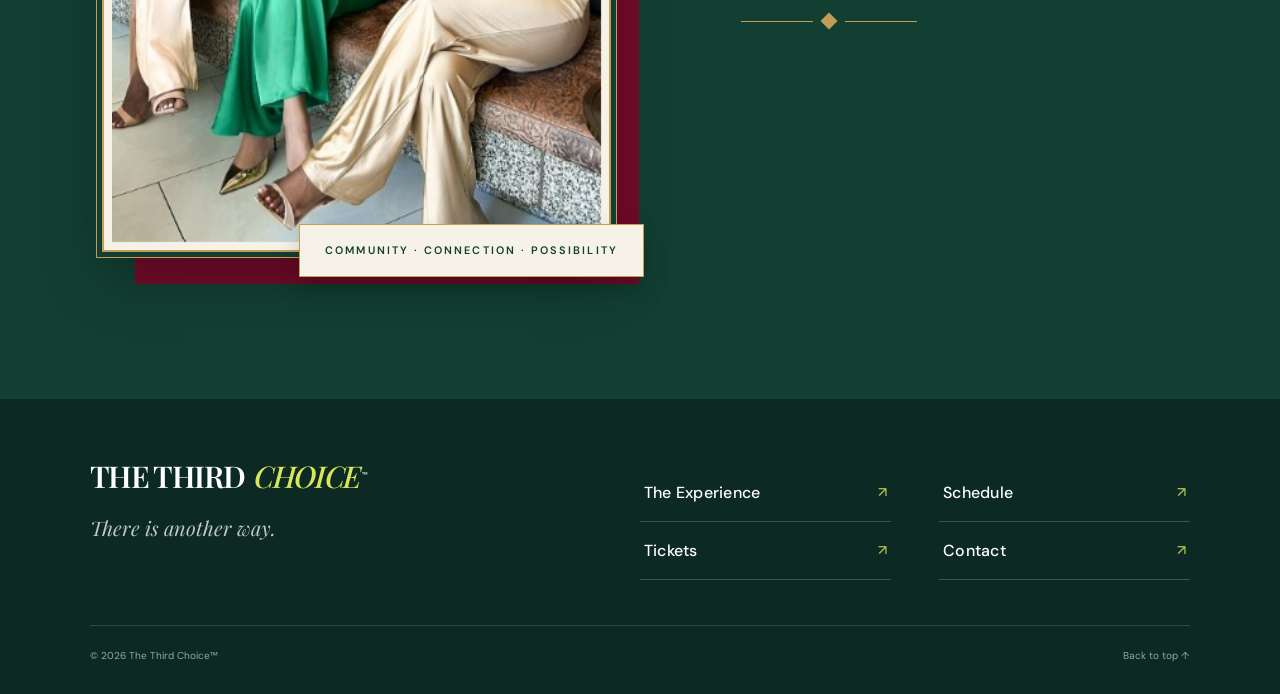
==== commit a5ae6d5e: "Update contact.html" ====
--- a/contact.html
+++ b/contact.html
@@ -1,25 +1,36 @@
 <!DOCTYPE html>
 <html lang="en">
+
 <head>
   <meta charset="UTF-8">
- <link
-    rel="icon"
-    type="image/jpeg"
-    href="/icon.jpg"
-  >
+
   <meta
     name="viewport"
     content="width=device-width, initial-scale=1"
   >
 
-  <title>Contact | The Third Choice™</title>
-
   <meta
     name="description"
-    content="Contact The Third Choice™ about attending, partnerships, and upcoming experiences."
-  >
-
-  <link rel="preconnect" href="https://fonts.googleapis.com">
+    content="Contact The Third Choice™ about partnerships, venue opportunities, ticket questions and upcoming experiences."
+  >
+
+  <title>Contact | The Third Choice™</title>
+
+  <link
+    rel="icon"
+    type="image/jpeg"
+    href="/images/icon.jpg?v=3"
+  >
+
+  <link
+    rel="shortcut icon"
+    href="/images/icon.jpg?v=3"
+  >
+
+  <link
+    rel="preconnect"
+    href="https://fonts.googleapis.com"
+  >
 
   <link
     rel="preconnect"
@@ -37,7 +48,10 @@
     href="https://unpkg.com/boxicons@2.1.4/css/boxicons.min.css"
   >
 
-  <link rel="stylesheet" href="style.css">
+  <link
+    rel="stylesheet"
+    href="style.css"
+  >
 </head>
 
 <body data-page="contact">
@@ -167,7 +181,10 @@
         aria-label="Open menu"
         aria-expanded="false"
       >
-        <i class="bx bx-menu"></i>
+        <i
+          class="bx bx-menu"
+          aria-hidden="true"
+        ></i>
       </button>
 
     </nav>
@@ -192,20 +209,25 @@
         </h1>
 
         <p>
-          Whether you are ready to attend, explore VIP access,
-          discuss a partnership, or simply ask a thoughtful question,
-          we would love to hear from you.
+          Whether you have a ticket question, want to discuss
+          a partnership or venue opportunity, or simply want
+          to learn more, we would love to hear from you.
         </p>
 
         <div class="contact-note">
 
           <strong>
-            Have a question?
+            Ready to purchase?
           </strong>
 
           <span>
-            Complete the form and our team will respond by email.
+            Visit our Tickets page to securely reserve your seat
+            through Eventbrite.
           </span>
+
+          <a href="tickets.html">
+            View Ticket Options →
+          </a>
 
         </div>
 
@@ -292,20 +314,24 @@
               Select one
             </option>
 
-            <option value="The Access Accelerator">
-              The Access Accelerator ($50)
-            </option>
-
-            <option value="The Imperial Blueprint">
-              The Imperial Blueprint ($250)
-            </option>
-
-            <option value="Becoming a Partner">
-              Becoming a Partner
-            </option>
-
-            <option value="Learning More">
-              Learning More
+            <option value="partner">
+              Partnership Opportunity
+            </option>
+
+            <option value="venue">
+              Venue or Hosting Opportunity
+            </option>
+
+            <option value="ticket-question">
+              Question About Tickets
+            </option>
+
+            <option value="general">
+              General Question
+            </option>
+
+            <option value="more">
+              Learning More About The Third Choice
             </option>
 
           </select>
@@ -330,11 +356,17 @@
           Send My Message
         </button>
 
+        <p
+          class="form-status"
+          role="status"
+          aria-live="polite"
+        ></p>
+
       </form>
 
     </section>
 
-    <!-- CREATIVE COMMUNITY PHOTO SECTION -->
+    <!-- COMMUNITY PHOTO SECTION -->
 
     <section class="community-feature">
 
@@ -435,4 +467,5 @@
   <script src="script.js"></script>
 
 </body>
+
 </html>
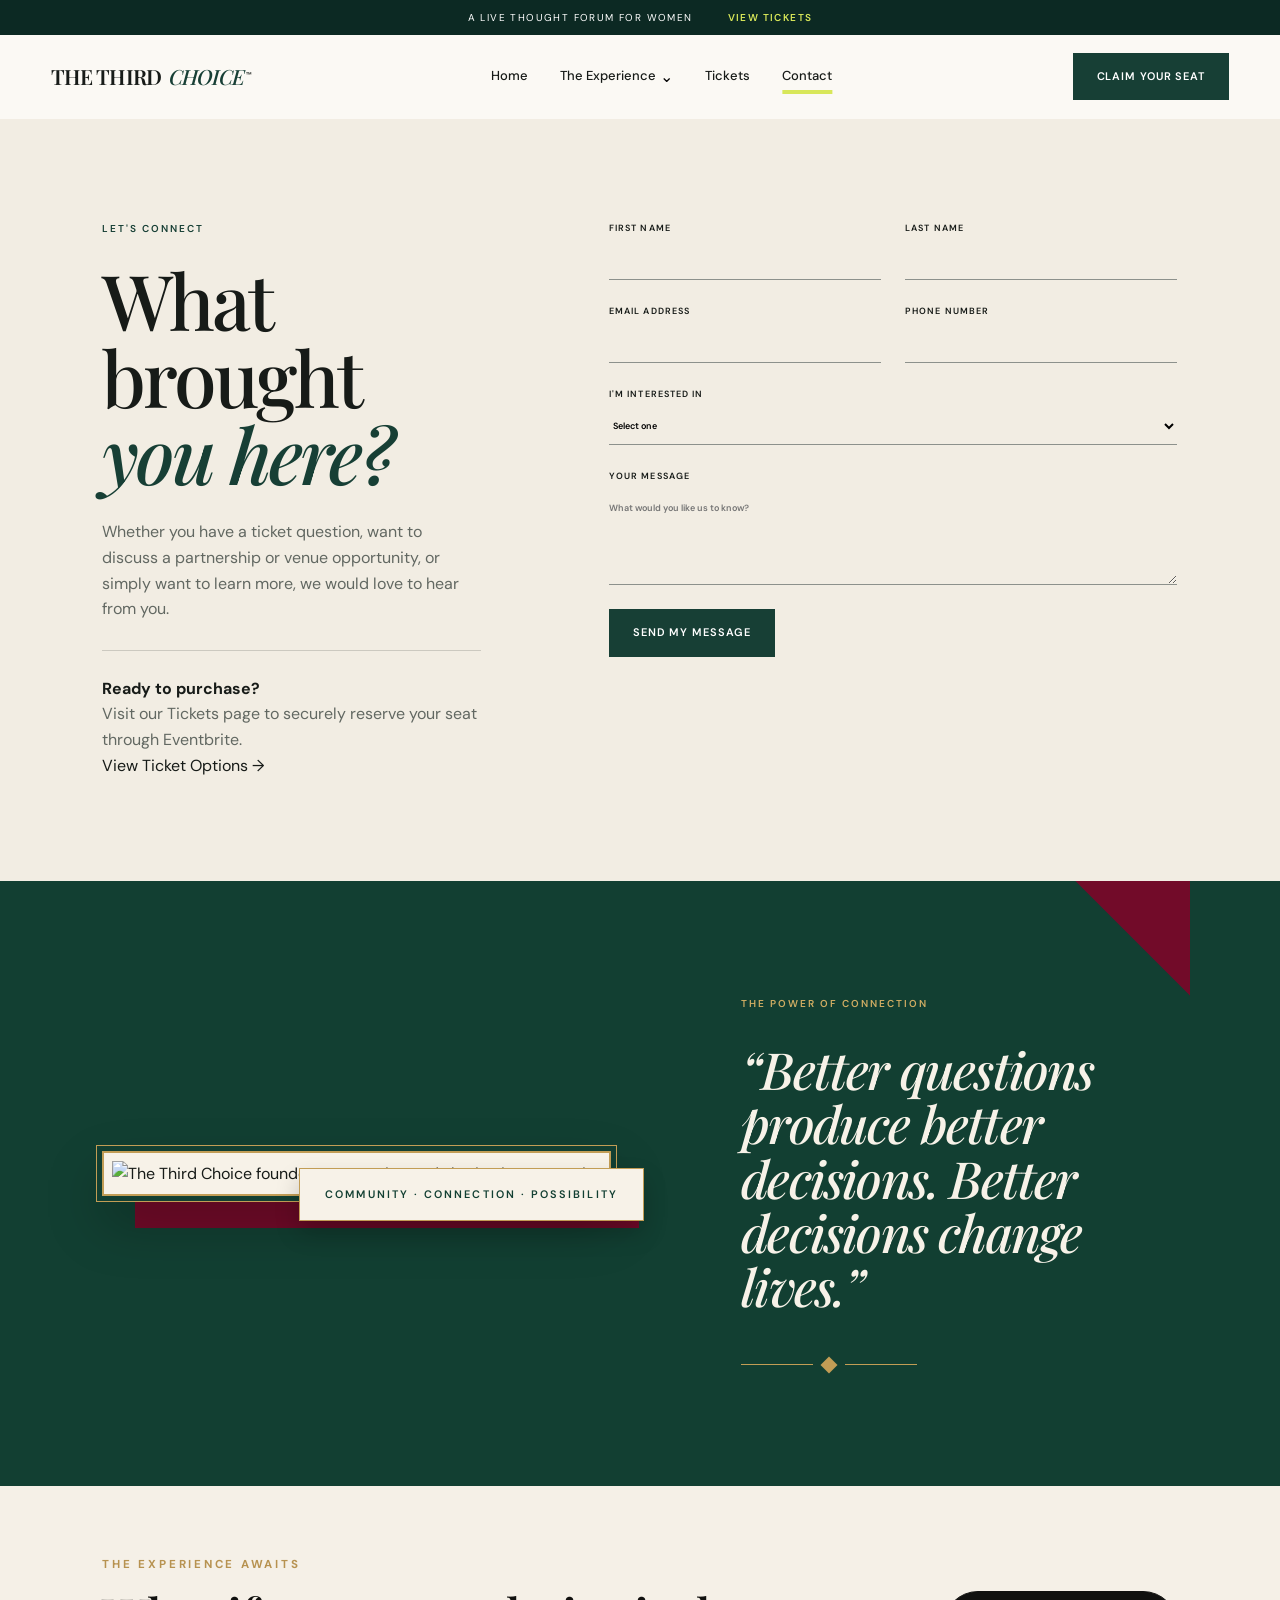
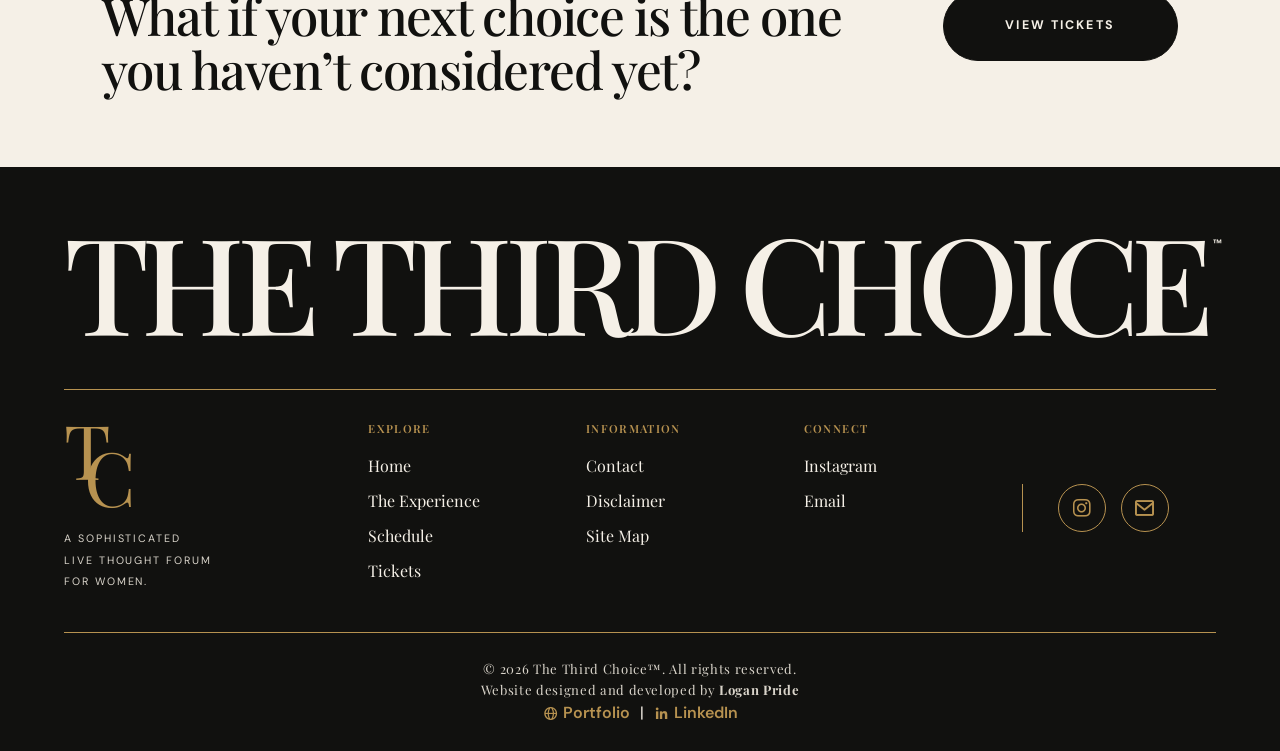
==== commit f4f16e79: "Update contact.html" ====
--- a/contact.html
+++ b/contact.html
@@ -11,7 +11,7 @@
 
   <meta
     name="description"
-    content="Contact The Third Choice™ about partnerships, venue opportunities, ticket questions and upcoming experiences."
+    content="Contact The Third Choice™ about partnerships, venue opportunities, ticket questions, and upcoming experiences."
   >
 
   <title>Contact | The Third Choice™</title>
@@ -19,12 +19,12 @@
   <link
     rel="icon"
     type="image/jpeg"
-    href="/images/icon.jpg?v=3"
+    href="images/icon.jpg?v=3"
   >
 
   <link
     rel="shortcut icon"
-    href="/images/icon.jpg?v=3"
+    href="images/icon.jpg?v=3"
   >
 
   <link
@@ -39,7 +39,7 @@
   >
 
   <link
-    href="https://fonts.googleapis.com/css2?family=DM+Sans:wght@400;500;600&family=Playfair+Display:ital,wght@0,500;0,600;1,500&display=swap"
+    href="https://fonts.googleapis.com/css2?family=DM+Sans:wght@400;500;600;700&family=Playfair+Display:ital,wght@0,400;0,500;0,600;1,500&display=swap"
     rel="stylesheet"
   >
 
@@ -63,6 +63,8 @@
     Skip to content
   </a>
 
+  <!-- ANNOUNCEMENT -->
+
   <div class="announcement">
 
     <span>
@@ -75,9 +77,14 @@
 
   </div>
 
+  <!-- HEADER -->
+
   <header class="site-header">
 
-    <nav class="nav-shell">
+    <nav
+      class="nav-shell"
+      aria-label="Main navigation"
+    >
 
       <a
         class="brand"
@@ -180,6 +187,7 @@
         type="button"
         aria-label="Open menu"
         aria-expanded="false"
+        aria-controls="main-nav"
       >
         <i
           class="bx bx-menu"
@@ -232,6 +240,8 @@
         </div>
 
       </div>
+
+      <!-- CONTACT FORM -->
 
       <form
         class="contact-form"
@@ -375,8 +385,8 @@
         <div class="community-photo-frame">
 
           <img
-            src="images/founderssitting.jpg"
-            alt="The Third Choice women connecting and sharing in community"
+            src="images/tickets.jpg"
+            alt="The Third Choice founders connecting and sharing in community"
           >
 
         </div>
@@ -413,54 +423,223 @@
 
   </main>
 
-  <footer class="site-footer">
-
-    <div>
+  <!-- EDITORIAL FOOTER -->
+
+  <footer class="tc-footer">
+
+    <!-- TICKET INVITATION -->
+
+    <section class="tc-footer-invitation">
+
+      <div class="tc-invitation-copy">
+
+        <p>
+          THE EXPERIENCE AWAITS
+        </p>
+
+        <h2>
+          What if your next choice is the one
+          you haven’t considered yet?
+        </h2>
+
+      </div>
 
       <a
-        class="brand footer-brand"
+        href="tickets.html"
+        class="tc-ticket-button"
+      >
+        VIEW TICKETS
+      </a>
+
+    </section>
+
+    <!-- MAIN FOOTER -->
+
+    <section class="tc-footer-main">
+
+      <a
         href="index.html"
+        class="tc-large-logo"
       >
-        THE THIRD <em>CHOICE</em><sup>™</sup>
+        THE THIRD CHOICE<sup>™</sup>
       </a>
 
-      <p>
-        There is another way.
-      </p>
-
-    </div>
-
-    <div class="footer-nav">
-
-      <a href="experience.html">
-        The Experience
-      </a>
-
-      <a href="schedule.html">
-        Schedule
-      </a>
-
-      <a href="tickets.html">
-        Tickets
-      </a>
-
-      <a href="contact.html">
-        Contact
-      </a>
-
-    </div>
-
-    <div class="footer-bottom">
-
-      <span>
-        © 2026 The Third Choice™
-      </span>
-
-      <a href="#main">
-        Back to top ↑
-      </a>
-
-    </div>
+      <div
+        class="tc-gold-line"
+        aria-hidden="true"
+      ></div>
+
+      <div class="tc-footer-content">
+
+        <!-- SMALL BRAND SYMBOL -->
+
+        <div class="tc-brand-column">
+
+          <a
+            href="index.html"
+            class="tc-symbol"
+            aria-label="The Third Choice home"
+          >
+            <span>T</span>
+            <span>C</span>
+          </a>
+
+          <p>
+            A SOPHISTICATED<br>
+            LIVE THOUGHT FORUM<br>
+            FOR WOMEN.
+          </p>
+
+        </div>
+
+        <!-- EXPLORE LINKS -->
+
+        <nav
+          class="tc-footer-column"
+          aria-label="Explore"
+        >
+
+          <h3>
+            EXPLORE
+          </h3>
+
+          <a href="index.html">
+            Home
+          </a>
+
+          <a href="experience.html">
+            The Experience
+          </a>
+
+          <a href="schedule.html">
+            Schedule
+          </a>
+
+          <a href="tickets.html">
+            Tickets
+          </a>
+
+        </nav>
+
+        <!-- INFORMATION LINKS -->
+
+        <nav
+          class="tc-footer-column"
+          aria-label="Information"
+        >
+
+          <h3>
+            INFORMATION
+          </h3>
+
+          <a href="contact.html">
+            Contact
+          </a>
+
+          <a href="disclaimer.html">
+            Disclaimer
+          </a>
+
+          <a href="sitemap.html">
+            Site Map
+          </a>
+
+        </nav>
+
+        <!-- CONNECT LINKS -->
+
+        <div class="tc-footer-column">
+
+          <h3>
+            CONNECT
+          </h3>
+
+          <a
+            href="https://www.instagram.com/the.third.choice?igsi=MWZ2ZWYzNTJ5ODBuMg=="
+            target="_blank"
+            rel="noopener noreferrer"
+          >
+            Instagram
+          </a>   
+          <a href="mailto:thirdchoice.com">
+            Email
+          </a>
+
+        </div>
+
+        <!-- SOCIAL ICONS -->
+
+        <div class="tc-social-column">
+
+          <a
+            href="https://www.instagram.com/the.third.choice?igsi=MWZ2ZWYzNTJ5ODBuMg=="
+            target="_blank"
+            rel="noopener noreferrer"
+            aria-label="Instagram"
+          >
+            <i
+              class="bx bxl-instagram"
+              aria-hidden="true"
+            ></i>
+          </a>
+ 
+
+          <a
+            href="mailto:thirdchoice@gmail.com"
+            aria-label="Email"
+          >
+            <i
+              class="bx bx-envelope"
+              aria-hidden="true"
+            ></i>
+          </a>
+
+        </div>
+
+      </div>
+
+      <div
+        class="tc-gold-line tc-bottom-line"
+        aria-hidden="true"
+      ></div>
+
+      <div class="tc-copyright">
+
+        <p>
+          &copy; 2026 The Third Choice™. All rights reserved.
+        </p>
+      
+  <p>
+    Website designed and developed by
+    <strong>Logan Pride</strong>
+  </p>
+
+  <div class="developer-links">
+
+    <a
+      href="https://c0derlp.github.io/ "
+      target="_blank"
+      rel="noopener noreferrer"
+    >
+      <i class="bx bx-globe"></i>
+      Portfolio
+    </a>
+
+    <span aria-hidden="true">|</span>
+
+    <a
+      href="https://www.linkedin.com/in/logan-pride-65651523a/"
+      target="_blank"
+      rel="noopener noreferrer"
+    >
+      <i class="bx bxl-linkedin"></i>
+      LinkedIn
+    </a>
+
+  </div>
+      </div>
+
+    </section>
 
   </footer>
 
--- a/style.css
+++ b/style.css
@@ -12,19 +12,16 @@
   --sans: "DM Sans", Arial, sans-serif;
 }
 
-
 * {
   box-sizing: border-box;
   margin: 0;
   padding: 0;
 }
 
-
 html {
   scroll-behavior: smooth;
   scroll-padding-top: 120px;
 }
-
 
 body {
   background: var(--paper);
@@ -33,23 +30,19 @@
   line-height: 1.6;
 }
 
-
 body.menu-open {
   overflow: hidden;
 }
-
 
 a {
   color: inherit;
   text-decoration: none;
 }
 
-
 img {
   display: block;
   width: 100%;
 }
-
 
 button,
 input,
@@ -57,10 +50,6 @@
 textarea {
   font: inherit;
 }
-
-
-/* Accessibility */
-
 
 .skip-link {
   position: fixed;
@@ -71,14 +60,9 @@
   background: #fff;
 }
 
-
 .skip-link:focus {
   top: 16px;
 }
-
-
-/* Announcement */
-
 
 .announcement {
   display: flex;
@@ -93,15 +77,10 @@
   text-transform: uppercase;
 }
 
-
 .announcement a {
   color: var(--lime);
   font-weight: 600;
 }
-
-
-/* Navigation */
-
 
 .site-header {
   position: sticky;
@@ -113,12 +92,10 @@
   transition: 0.25s;
 }
 
-
 .site-header.scrolled {
   border-color: var(--line);
   backdrop-filter: blur(14px);
 }
-
 
 .nav-shell {
   display: flex;
@@ -130,25 +107,21 @@
   padding: 0 4vw;
 }
 
-
 .brand {
   font: 600 21px/0.8 var(--serif);
   letter-spacing: -0.045em;
   white-space: nowrap;
 }
 
-
 .brand em {
   margin-left: 4px;
   color: var(--forest);
 }
 
-
 .brand sup {
   margin-left: 2px;
   font: 500 7px var(--sans);
 }
-
 
 .main-nav {
   display: flex;
@@ -157,26 +130,22 @@
   list-style: none;
 }
 
-
 .main-nav > li {
   position: relative;
   display: flex;
   align-items: center;
 }
 
-
 .main-nav a {
   font-size: 13px;
   font-weight: 500;
 }
-
 
 .main-nav a.active,
 .main-nav > li > a:hover {
   text-decoration: underline 4px var(--lime);
   text-underline-offset: 10px;
 }
-
 
 .dropdown-toggle {
   margin-left: 4px;
@@ -184,7 +153,6 @@
   background: none;
   cursor: pointer;
 }
-
 
 .dropdown {
   position: absolute;
@@ -202,17 +170,14 @@
   transition: 0.2s;
 }
 
-
 .dropdown li a {
   display: block;
   padding: 10px 8px;
 }
 
-
 .dropdown li a:hover {
   background: var(--cream);
 }
-
 
 .has-dropdown:hover .dropdown,
 .has-dropdown.open .dropdown {
@@ -220,7 +185,6 @@
   visibility: visible;
   transform: none;
 }
-
 
 .menu-toggle {
   display: none;
@@ -229,10 +193,6 @@
   color: var(--forest);
   font-size: 28px;
 }
-
-
-/* Buttons */
-
 
 .nav-cta,
 .btn {
@@ -248,49 +208,41 @@
   transition: 0.25s;
 }
 
-
 .nav-cta,
 .btn-dark {
   background: var(--forest);
   color: #fff;
 }
 
-
 .nav-cta:hover,
 .btn-dark:hover {
   background: var(--lime);
   color: var(--deep);
 }
 
-
 .btn-lime {
   background: var(--lime);
   color: var(--deep);
 }
 
-
 .btn-lime:hover {
   background: #fff;
 }
-
 
 .btn-outline {
   border-color: var(--forest);
   color: var(--forest);
 }
 
-
 .btn-outline:hover {
   background: var(--forest);
   color: #fff;
 }
 
-
 .btn-light {
   background: var(--paper);
   color: var(--deep);
 }
-
 
 .button-row {
   display: flex;
@@ -298,7 +250,6 @@
   flex-wrap: wrap;
   gap: 25px;
 }
-
 
 .arrow-link {
   padding-bottom: 4px;
@@ -309,14 +260,9 @@
   text-transform: uppercase;
 }
 
-
 .arrow-link.light {
   color: #fff;
 }
-
-
-/* Typography */
-
 
 .eyebrow {
   margin-bottom: 24px;
@@ -327,11 +273,9 @@
   text-transform: uppercase;
 }
 
-
 .eyebrow.light {
   color: var(--lime);
 }
-
 
 h1,
 h2,
@@ -341,16 +285,11 @@
   letter-spacing: -0.04em;
 }
 
-
 em {
   font-family: var(--serif);
   font-style: italic;
   font-weight: 500;
 }
-
-
-/* Homepage Hero */
-
 
 .home-hero {
   display: grid;
@@ -359,7 +298,6 @@
   background: var(--cream);
 }
 
-
 .hero-copy {
   display: flex;
   flex-direction: column;
@@ -367,12 +305,10 @@
   padding: 7vw 5vw 7vw 7vw;
 }
 
-
 .hero-copy h1 {
   font-size: clamp(42px, 4.7vw, 72px);
   line-height: 1.02;
 }
-
 
 .hero-copy > p:not(.eyebrow) {
   max-width: 580px;
@@ -381,19 +317,16 @@
   line-height: 1.75;
 }
 
-
 .hero-media {
   position: relative;
   min-height: 650px;
 }
-
 
 .hero-media > img {
   height: 100%;
   object-fit: cover;
   object-position: center 18%;
 }
-
 
 .media-tag {
   position: absolute;
@@ -403,7 +336,6 @@
   background: var(--lime);
 }
 
-
 .media-tag small {
   display: block;
   margin-bottom: 8px;
@@ -411,14 +343,9 @@
   letter-spacing: 0.15em;
 }
 
-
 .media-tag strong {
   font: 500 20px/1.1 var(--serif);
 }
-
-
-/* Moving Homepage Collage */
-
 
 .hero-collage {
   position: relative;
@@ -427,13 +354,11 @@
   background: linear-gradient(145deg, var(--paper), var(--cream));
 }
 
-
 .collage-orbit {
   position: absolute;
   z-index: -1;
   border-radius: 50%;
 }
-
 
 .orbit-one {
   top: -80px;
@@ -444,7 +369,6 @@
   animation: orbitFloat 8s ease-in-out infinite;
 }
 
-
 .orbit-two {
   bottom: 7%;
   left: 7%;
@@ -454,7 +378,6 @@
   animation: orbitFloat 10s ease-in-out infinite reverse;
 }
 
-
 .collage-photo {
   position: absolute;
   overflow: hidden;
@@ -463,14 +386,12 @@
   animation: photoFloat 7s ease-in-out infinite;
 }
 
-
 .collage-photo img {
   width: 100%;
   height: 100%;
   object-fit: cover;
   object-position: center top;
 }
-
 
 .collage-photo-one {
   top: 8%;
@@ -480,7 +401,6 @@
   animation-delay: -1s;
 }
 
-
 .collage-photo-two {
   top: 18%;
   right: 8%;
@@ -489,7 +409,6 @@
   animation-delay: -3.3s;
 }
 
-
 .collage-photo-three {
   bottom: 3%;
   left: 34%;
@@ -497,7 +416,6 @@
   height: 48%;
   animation-delay: -5.1s;
 }
-
 
 .collage-message {
   position: absolute;
@@ -510,7 +428,6 @@
   color: #fff;
 }
 
-
 .collage-message small {
   display: block;
   margin-bottom: 8px;
@@ -519,11 +436,9 @@
   letter-spacing: 0.14em;
 }
 
-
 .collage-message strong {
   font: 500 21px/1.05 var(--serif);
 }
-
 
 @keyframes photoFloat {
   0%,
@@ -531,12 +446,10 @@
     transform: translateY(0) rotate(0);
   }
 
-
   50% {
     transform: translateY(-18px) rotate(0.7deg);
   }
 }
-
 
 @keyframes orbitFloat {
   0%,
@@ -544,15 +457,10 @@
     transform: translate(0, 0);
   }
 
-
   50% {
     transform: translate(-15px, 18px);
   }
 }
-
-
-/* Moving Choice Ticker */
-
 
 .ticker {
   overflow: hidden;
@@ -561,20 +469,14 @@
   white-space: nowrap;
 }
 
-
 .ticker div {
   font: 500 clamp(20px, 2.8vw, 38px) var(--serif);
   text-align: center;
 }
 
-
 .ticker i {
   font-size: 0.55em;
 }
-
-
-/* Main Statement */
-
 
 .split-statement {
   display: grid;
@@ -586,32 +488,24 @@
   color: #fff;
 }
 
-
 .split-statement h2 {
   font-size: clamp(42px, 5.5vw, 80px);
   line-height: 1;
 }
 
-
 .split-statement h2 em {
   color: var(--lime);
 }
-
 
 .statement-aside p {
   margin-bottom: 30px;
   color: #cad2ce;
 }
 
-
-/* Three Outcomes */
-
-
 .three-outcomes {
   display: grid;
   grid-template-columns: repeat(3, 1fr);
 }
-
 
 .outcome-card {
   min-height: 390px;
@@ -620,17 +514,14 @@
   border-right: 1px solid var(--line);
 }
 
-
 .outcome-card.dark {
   background: var(--forest);
   color: #fff;
 }
 
-
 .outcome-card > span {
   font-size: 10px;
 }
-
 
 .outcome-card h3 {
   margin: 65px 0 24px;
@@ -638,26 +529,19 @@
   line-height: 1.05;
 }
 
-
 .outcome-card p {
   color: var(--muted);
 }
 
-
 .outcome-card.dark p {
   color: #d4dcd8;
 }
-
-
-/* Homepage Feature */
-
 
 .feature-grid {
   display: grid;
   grid-template-columns: 1fr 1fr;
   min-height: 700px;
 }
-
 
 .feature-copy {
   display: flex;
@@ -666,17 +550,14 @@
   padding: 9vw 7vw;
 }
 
-
 .feature-copy h2 {
   font-size: clamp(42px, 5vw, 72px);
   line-height: 1;
 }
 
-
 .feature-copy h2 em {
   color: var(--forest);
 }
-
 
 .feature-copy > p:not(.eyebrow) {
   max-width: 560px;
@@ -684,14 +565,9 @@
   color: var(--muted);
 }
 
-
 .feature-copy .btn {
   align-self: flex-start;
 }
-
-
-/* Photo Placeholders */
-
 
 .photo-placeholder {
   display: flex;
@@ -705,18 +581,15 @@
   text-align: center;
 }
 
-
 .photo-placeholder i {
   margin-bottom: 15px;
   font-size: 40px;
 }
 
-
 .photo-placeholder strong {
   font-size: 11px;
   letter-spacing: 0.14em;
 }
-
 
 .photo-placeholder span {
   max-width: 300px;
@@ -724,24 +597,17 @@
   font-size: 12px;
 }
 
-
 .photo-placeholder.wide {
   min-height: 520px;
 }
 
-
 .photo-placeholder.mini {
   min-height: 180px;
 }
 
-
 .photo-placeholder.tall {
   min-height: 530px;
 }
-
-
-/* Founder Sections */
-
 
 .founder-preview,
 .founders-page {
@@ -749,7 +615,6 @@
   background: var(--forest);
   color: #fff;
 }
-
 
 .section-heading {
   display: grid;
@@ -759,31 +624,23 @@
   margin-bottom: 5vw;
 }
 
-
 .section-heading .eyebrow {
   grid-column: 1/-1;
   margin: 0;
 }
 
-
 .section-heading h2 {
   font-size: clamp(43px, 5.5vw, 76px);
   line-height: 1;
 }
 
-
 .section-heading h2 em {
   color: var(--lime);
 }
 
-
 .section-heading > p:last-child {
   color: #cbd5d0;
 }
-
-
-/* Moving Founder Names */
-
 
 .founder-marquee {
   overflow: hidden;
@@ -794,30 +651,23 @@
   border-bottom: 1px solid rgba(255, 255, 255, 0.2);
 }
 
-
 .founder-marquee-track {
   display: flex;
   width: max-content;
   animation: founderMarquee 24s linear infinite;
 }
 
-
 .founder-marquee-track span {
   padding-right: 1rem;
   font: 500 clamp(20px, 2.5vw, 34px) var(--serif);
   white-space: nowrap;
 }
 
-
 @keyframes founderMarquee {
   to {
     transform: translateX(-50%);
   }
 }
-
-
-/* Founder Cards */
-
 
 .portrait-row {
   display: grid;
@@ -825,7 +675,6 @@
   gap: 24px;
   align-items: stretch;
 }
-
 
 .portrait-card {
   position: relative;
@@ -843,7 +692,6 @@
     box-shadow 0.35s ease;
 }
 
-
 .portrait-card::before {
   content: "";
   position: absolute;
@@ -855,14 +703,12 @@
   background: var(--lime);
 }
 
-
 .portrait-card:hover {
   transform: translateY(-8px);
   box-shadow:
     0 28px 60px rgba(12, 41, 35, 0.2),
     0 6px 18px rgba(12, 41, 35, 0.1);
 }
-
 
 .portrait-card img {
   width: calc(100% - 24px);
@@ -876,11 +722,9 @@
   transition: transform 0.55s ease;
 }
 
-
 .portrait-card:hover img {
   transform: scale(1.015);
 }
-
 
 .portrait-card > div {
   min-height: 210px;
@@ -888,7 +732,6 @@
   background: var(--paper);
   border-top: 1px solid rgba(23, 63, 53, 0.13);
 }
-
 
 .portrait-card small {
   display: block;
@@ -900,12 +743,10 @@
   line-height: 1.6;
 }
 
-
 .portrait-card h3 {
   margin: 12px 0;
   font-size: 30px;
 }
-
 
 .portrait-card span {
   display: inline-block;
@@ -917,21 +758,15 @@
   text-transform: uppercase;
 }
 
-
-/* Audience */
-
-
 .audience {
   padding: 10vw 6vw;
   text-align: center;
 }
 
-
 .audience h2 {
   font-size: clamp(42px, 5.5vw, 76px);
   line-height: 1.05;
 }
-
 
 .audience-list {
   display: flex;
@@ -941,7 +776,6 @@
   margin: 45px 0;
 }
 
-
 .audience-list span {
   padding: 10px 18px;
   border: 1px solid var(--line);
@@ -950,10 +784,6 @@
   text-transform: uppercase;
 }
 
-
-/* Calls to Action */
-
-
 .final-cta,
 .page-cta {
   padding: 9vw 5vw;
@@ -961,11 +791,9 @@
   text-align: center;
 }
 
-
 .final-cta > p {
   color: #4f443f;
 }
-
 
 .final-cta h2,
 .page-cta h2 {
@@ -974,17 +802,14 @@
   line-height: 1;
 }
 
-
 .final-cta h2 em {
   color: var(--forest);
 }
-
 
 .page-cta {
   background: var(--deep);
   color: #fff;
 }
-
 
 .page-cta > div {
   display: flex;
@@ -994,10 +819,6 @@
   gap: 25px;
 }
 
-
-/* Footer */
-
-
 .site-footer {
   display: grid;
   grid-template-columns: 1fr 1fr;
@@ -1006,23 +827,19 @@
   color: #fff;
 }
 
-
 .footer-brand {
   font-size: 30px;
 }
 
-
 .footer-brand em {
   color: var(--lime);
 }
-
 
 .site-footer > div:first-child > p {
   margin-top: 18px;
   color: #bfcac5;
   font: italic 20px var(--serif);
 }
-
 
 .footer-nav {
   display: grid;
@@ -1031,11 +848,9 @@
   font-size: 12px;
 }
 
-
 .footer-nav a:hover {
   color: var(--lime);
 }
-
 
 .footer-bottom {
   display: flex;
@@ -1048,10 +863,6 @@
   font-size: 10px;
 }
 
-
-/* Experience Page */
-
-
 .page-hero {
   display: grid;
   grid-template-columns: 1fr 1fr;
@@ -1060,17 +871,14 @@
   background: var(--cream);
 }
 
-
 .page-hero h1 {
   font-size: clamp(45px, 5.5vw, 78px);
   line-height: 1;
 }
 
-
 .page-hero h1 em {
   color: var(--forest);
 }
-
 
 .editorial-intro {
   display: grid;
@@ -1080,26 +888,19 @@
   padding: 10vw 8vw;
 }
 
-
 .editorial-intro h2 {
   font-size: clamp(40px, 5vw, 70px);
   line-height: 1;
 }
 
-
 .editorial-intro h2 em {
   color: var(--forest);
 }
-
 
 .editorial-intro > div:last-child p {
   margin-bottom: 28px;
   color: var(--muted);
 }
-
-
-/* Three Pillars */
-
 
 .pillars {
   display: grid;
@@ -1108,44 +909,34 @@
   border-bottom: 1px solid var(--line);
 }
 
-
 .pillars article {
   min-height: 400px;
   padding: 5vw;
   border-right: 1px solid var(--line);
 }
 
-
 .pillars article:last-child {
   border-right: 0;
 }
 
-
 .pillars span {
   font-size: 10px;
 }
-
 
 .pillars h3 {
   margin: 55px 0 5px;
   font-size: 46px;
 }
 
-
 .pillars strong {
   color: var(--forest);
   font-size: 13px;
 }
 
-
 .pillars p {
   margin-top: 20px;
   color: var(--muted);
 }
-
-
-/* FAQ */
-
 
 .faq-section {
   display: grid;
@@ -1154,27 +945,22 @@
   padding: 10vw 8vw;
 }
 
-
 .faq-section h2 {
   font-size: clamp(40px, 4.5vw, 66px);
   line-height: 1;
 }
 
-
 .faq-section h2 em {
   color: var(--forest);
 }
 
-
 .faq-list {
   border-top: 1px solid var(--line);
 }
 
-
 .faq-list details {
   border-bottom: 1px solid var(--line);
 }
-
 
 .faq-list summary {
   display: flex;
@@ -1185,31 +971,23 @@
   cursor: pointer;
 }
 
-
 .faq-list summary::-webkit-details-marker {
   display: none;
 }
-
 
 .faq-list summary span {
   font: 400 24px var(--sans);
   transition: 0.2s;
 }
 
-
 .faq-list details[open] summary span {
   transform: rotate(45deg);
 }
-
 
 .faq-list details p {
   padding: 0 40px 25px 0;
   color: var(--muted);
 }
-
-
-/* Schedule Page */
-
 
 .schedule-hero {
   display: grid;
@@ -1220,24 +998,20 @@
   color: #fff;
 }
 
-
 .schedule-hero h1 {
   font-size: clamp(50px, 6vw, 86px);
   line-height: 1;
 }
 
-
 .schedule-hero h1 em {
   color: var(--lime);
 }
-
 
 .schedule-hero > div:first-child > p:last-child {
   max-width: 600px;
   margin-top: 28px;
   color: #c4cfca;
 }
-
 
 .schedule-meta {
   display: grid;
@@ -1246,7 +1020,6 @@
   gap: 8px;
 }
 
-
 .schedule-meta span {
   margin-top: 18px;
   color: var(--lime);
@@ -1254,16 +1027,13 @@
   letter-spacing: 0.15em;
 }
 
-
 .schedule-meta strong {
   font: 500 21px var(--serif);
 }
 
-
 .schedule-list {
   padding: 5vw 8vw;
 }
-
 
 .schedule-list article {
   display: grid;
@@ -1274,7 +1044,6 @@
   border-bottom: 1px solid var(--line);
 }
 
-
 .time {
   color: var(--forest);
   font-size: 11px;
@@ -1282,37 +1051,31 @@
   text-transform: uppercase;
 }
 
-
 .schedule-list small {
   color: var(--forest);
   font-size: 9px;
   letter-spacing: 0.14em;
 }
 
-
 .schedule-list h2 {
   margin: 8px 0;
   font-size: clamp(30px, 3.5vw, 50px);
 }
 
-
 .schedule-list article > div:nth-child(2) p {
   max-width: 600px;
   color: var(--muted);
 }
 
-
 .takeaway {
   padding: 9vw 8vw;
   background: var(--lime);
 }
 
-
 .takeaway h2 {
   font-size: clamp(42px, 5.5vw, 76px);
   line-height: 1;
 }
-
 
 .takeaway > div {
   display: flex;
@@ -1320,7 +1083,6 @@
   gap: 10px;
   margin-top: 45px;
 }
-
 
 .takeaway > div span {
   padding: 10px 18px;
@@ -1329,10 +1091,6 @@
   font-size: 11px;
   text-transform: uppercase;
 }
-
-
-/* Tickets Page */
-
 
 .tickets-hero {
   display: grid;
@@ -1343,24 +1101,20 @@
   background: var(--cream);
 }
 
-
 .tickets-hero h1 {
   font-size: clamp(48px, 6vw, 82px);
   line-height: 1;
 }
 
-
 .tickets-hero h1 em {
   color: var(--forest);
 }
-
 
 .tickets-hero > div:first-child > p:last-child {
   max-width: 560px;
   margin-top: 28px;
   color: var(--muted);
 }
-
 
 .ticket-options {
   display: grid;
@@ -1370,7 +1124,6 @@
   padding: 9vw 8vw;
 }
 
-
 .ticket {
   display: flex;
   flex-direction: column;
@@ -1379,13 +1132,11 @@
   background: var(--cream);
 }
 
-
 .ticket.featured {
   position: relative;
   background: var(--deep);
   color: #fff;
 }
-
 
 .ticket.featured > b {
   position: absolute;
@@ -1397,18 +1148,15 @@
   font-size: 9px;
 }
 
-
 .ticket > small {
   color: var(--forest);
   font-size: 9px;
   letter-spacing: 0.15em;
 }
 
-
 .ticket.featured > small {
   color: var(--lime);
 }
-
 
 .ticket h2 {
   margin: 25px 0;
@@ -1416,34 +1164,28 @@
   line-height: 1;
 }
 
-
 .price {
   margin: 20px 0;
   font: 500 70px var(--serif);
 }
 
-
 .price sup {
   vertical-align: top;
   font: 500 18px var(--sans);
 }
 
-
 .ticket > p {
   color: var(--muted);
 }
 
-
 .ticket.featured > p {
   color: #c4ceca;
 }
-
 
 .ticket ul {
   margin: 30px 0;
   list-style: none;
 }
-
 
 .ticket li {
   padding: 11px 0;
@@ -1451,14 +1193,9 @@
   font-size: 12px;
 }
 
-
 .ticket .btn {
   margin-top: auto;
 }
-
-
-/* Partnership */
-
 
 .partner-section {
   display: grid;
@@ -1468,28 +1205,23 @@
   background: var(--blush);
 }
 
-
 .partner-section h2 {
   font-size: clamp(45px, 5.5vw, 76px);
   line-height: 1;
 }
 
-
 .partner-section h2 em {
   color: var(--forest);
 }
-
 
 .partner-section > div:first-child > p:not(.eyebrow) {
   max-width: 560px;
   margin: 28px 0;
 }
 
-
 .partner-list {
   border-top: 1px solid rgba(0, 0, 0, 0.25);
 }
-
 
 .partner-list div {
   display: flex;
@@ -1498,14 +1230,9 @@
   border-bottom: 1px solid rgba(0, 0, 0, 0.25);
 }
 
-
 .partner-list strong {
   font: 500 25px var(--serif);
 }
-
-
-/* Event Details */
-
 
 .event-details {
   display: grid;
@@ -1514,16 +1241,13 @@
   padding: 9vw 8vw;
 }
 
-
 .event-details h2 {
   font-size: 54px;
 }
 
-
 .event-details dl {
   border-top: 1px solid var(--line);
 }
-
 
 .event-details dl div {
   display: grid;
@@ -1532,21 +1256,15 @@
   border-bottom: 1px solid var(--line);
 }
 
-
 dt {
   color: var(--forest);
   font-size: 10px;
   text-transform: uppercase;
 }
 
-
 dd {
   font: 500 20px var(--serif);
 }
-
-
-/* Contact Page */
-
 
 .contact-page {
   display: grid;
@@ -1556,23 +1274,19 @@
   background: var(--cream);
 }
 
-
 .contact-intro h1 {
   font-size: clamp(50px, 6vw, 82px);
   line-height: 1;
 }
 
-
 .contact-intro h1 em {
   color: var(--forest);
 }
-
 
 .contact-intro > p:not(.eyebrow) {
   margin: 28px 0;
   color: var(--muted);
 }
-
 
 .contact-note {
   display: flex;
@@ -1581,11 +1295,9 @@
   border-top: 1px solid var(--line);
 }
 
-
 .contact-note span {
   color: var(--muted);
 }
-
 
 .contact-form {
   display: flex;
@@ -1593,13 +1305,11 @@
   gap: 24px;
 }
 
-
 .form-row {
   display: grid;
   grid-template-columns: 1fr 1fr;
   gap: 24px;
 }
-
 
 .contact-form label {
   display: flex;
@@ -1610,7 +1320,6 @@
   letter-spacing: 0.12em;
   text-transform: uppercase;
 }
-
 
 .contact-form input,
 .contact-form select,
@@ -1624,7 +1333,6 @@
   resize: vertical;
 }
 
-
 .contact-form input:focus,
 .contact-form select:focus,
 .contact-form textarea:focus {
@@ -1632,12 +1340,10 @@
   box-shadow: 0 2px var(--forest);
 }
 
-
 .contact-form .btn {
   align-self: flex-start;
   cursor: pointer;
 }
-
 
 .form-status {
   min-height: 20px;
@@ -1645,12 +1351,10 @@
   font-size: 12px;
 }
 
-
 .contact-image-strip {
   display: grid;
   grid-template-columns: 1.2fr 0.8fr;
 }
-
 
 .contact-image-strip blockquote {
   display: flex;
@@ -1661,10 +1365,6 @@
   font: italic 500 clamp(30px, 4vw, 55px) / 1.1 var(--serif);
 }
 
-
-/* Biography Pages */
-
-
 .bio-hero {
   display: grid;
   grid-template-columns: 1fr 1fr;
@@ -1672,12 +1372,10 @@
   background: var(--cream);
 }
 
-
 .bio-image img {
   height: 100%;
   object-fit: cover;
 }
-
 
 .bio-hero > div:last-child {
   display: flex;
@@ -1686,7 +1384,6 @@
   padding: 7vw;
 }
 
-
 .back-link {
   margin-bottom: 60px;
   font-size: 10px;
@@ -1694,12 +1391,10 @@
   text-transform: uppercase;
 }
 
-
 .bio-hero h1 {
   font-size: clamp(55px, 7vw, 100px);
   line-height: 0.9;
 }
-
 
 .bio-hero h2 {
   margin: 25px 0;
@@ -1708,11 +1403,9 @@
   letter-spacing: 0;
 }
 
-
 .bio-lead {
   font: italic 500 28px var(--serif);
 }
-
 
 .bio-body {
   display: grid;
@@ -1721,18 +1414,15 @@
   padding: 9vw 8vw;
 }
 
-
 .bio-body blockquote {
   color: var(--forest);
   font: italic 500 32px/1.2 var(--serif);
 }
 
-
 .bio-body article h2 {
   margin: 45px 0 20px;
   font-size: 50px;
 }
-
 
 .bio-body article > p {
   margin-bottom: 20px;
@@ -1740,24 +1430,20 @@
   font-size: 16px;
 }
 
-
 .content-note {
   padding: 22px;
   background: var(--lime);
 }
 
-
 .content-note strong {
   font-size: 10px;
   letter-spacing: 0.12em;
 }
 
-
 .content-note p {
   margin-top: 5px;
   font-size: 12px;
 }
-
 
 .bio-highlights {
   display: grid;
@@ -1765,12 +1451,10 @@
   margin-top: 45px;
 }
 
-
 .bio-highlights div {
   padding: 20px 15px 0 0;
   border-top: 1px solid var(--line);
 }
-
 
 .bio-highlights small {
   display: block;
@@ -1778,11 +1462,9 @@
   font-size: 9px;
 }
 
-
 .bio-highlights strong {
   font: 500 17px var(--serif);
 }
-
 
 .bio-next {
   display: flex;
@@ -1794,28 +1476,19 @@
   text-transform: uppercase;
 }
 
-
-/* =========================================
-   ALL-PAGE TRANSITIONS
-========================================= */
-
-
 body {
   opacity: 0;
   transition: opacity 0.45s ease;
 }
 
-
 body.page-loaded {
   opacity: 1;
 }
-
 
 body.page-leaving {
   opacity: 0;
   pointer-events: none;
 }
-
 
 .reveal {
   opacity: 0;
@@ -1826,12 +1499,10 @@
   will-change: opacity, transform;
 }
 
-
 .reveal.visible {
   opacity: 1;
   transform: translateY(0);
 }
-
 
 .reveal-left {
   opacity: 0;
@@ -1842,12 +1513,10 @@
   will-change: opacity, transform;
 }
 
-
 .reveal-left.visible {
   opacity: 1;
   transform: translateX(0);
 }
-
 
 .reveal-right {
   opacity: 0;
@@ -1858,12 +1527,10 @@
   will-change: opacity, transform;
 }
 
-
 .reveal-right.visible {
   opacity: 1;
   transform: translateX(0);
 }
-
 
 .photo-reveal {
   opacity: 0;
@@ -1874,15 +1541,10 @@
   will-change: opacity, transform;
 }
 
-
 .photo-reveal.visible {
   opacity: 1;
   transform: scale(1);
 }
-
-
-/* Staggered Cards */
-
 
 .portrait-card.reveal:nth-child(1),
 .outcome-card.reveal:nth-child(1),
@@ -1890,50 +1552,39 @@
   transition-delay: 0.05s;
 }
 
-
 .portrait-card.reveal:nth-child(2),
 .outcome-card.reveal:nth-child(2),
 .pillars article.reveal:nth-child(2) {
   transition-delay: 0.18s;
 }
 
-
 .portrait-card.reveal:nth-child(3),
 .outcome-card.reveal:nth-child(3),
 .pillars article.reveal:nth-child(3) {
   transition-delay: 0.31s;
 }
 
-
 .ticket.reveal:nth-child(1) {
   transition-delay: 0.08s;
 }
 
-
 .ticket.reveal:nth-child(2) {
   transition-delay: 0.22s;
 }
-
 
 .faq-list details.reveal {
   transform: translateY(18px);
   transition-duration: 0.7s;
 }
 
-
 .faq-list details.reveal.visible {
   transform: translateY(0);
 }
-
-
-/* Tablet */
-
 
 @media (max-width: 980px) {
   .main-nav {
     gap: 18px;
   }
-
 
   .home-hero,
   .feature-grid,
@@ -1950,80 +1601,62 @@
     grid-template-columns: 1fr;
   }
 
-
   .hero-copy {
     padding: 80px 7vw;
   }
 
-
   .hero-media {
     min-height: 600px;
   }
 
-
   .split-statement {
     grid-template-columns: 1fr;
   }
 
-
   .three-outcomes {
     grid-template-columns: 1fr;
   }
 
-
   .outcome-card {
     min-height: auto;
   }
 
-
   .section-heading {
     grid-template-columns: 1fr;
   }
 
-
   .portrait-row {
     gap: 16px;
   }
 
-
   .portrait-card img {
     height: 600px;
   }
 
-
   .schedule-list article {
     grid-template-columns: 90px 1fr;
   }
 
-
   .schedule-list .mini {
     display: none;
   }
 
-
   .ticket-options {
     padding: 8vw 5vw;
   }
 
-
   .contact-image-strip {
     grid-template-columns: 1fr;
   }
 
-
   .bio-image {
     max-height: 700px;
   }
 
-
   .bio-body {
     gap: 50px;
   }
 }
-
-
-/* Mobile */
-
 
 @media (max-width: 760px) {
   .announcement {
@@ -2031,28 +1664,23 @@
     padding: 0 16px;
   }
 
-
   .announcement span {
     overflow: hidden;
     text-overflow: ellipsis;
     white-space: nowrap;
   }
 
-
   .site-header {
     height: 72px;
   }
 
-
   .nav-shell {
     padding: 0 20px;
   }
 
-
   .brand {
     font-size: 18px;
   }
-
 
   .main-nav {
     position: fixed;
@@ -2068,27 +1696,22 @@
     transition: 0.3s;
   }
 
-
   .main-nav.active {
     transform: none;
   }
 
-
   .main-nav > li {
     display: block;
   }
 
-
   .main-nav > li > a {
     font: 500 31px var(--serif);
   }
-
 
   .dropdown-toggle {
     float: right;
     font-size: 24px;
   }
-
 
   .dropdown {
     position: static;
@@ -2103,52 +1726,42 @@
     transform: none;
   }
 
-
   .has-dropdown.open .dropdown {
     display: block;
   }
-
 
   .dropdown a {
     font-family: var(--sans) !important;
     font-size: 13px !important;
   }
 
-
   .nav-cta {
     display: none;
   }
 
-
   .menu-toggle {
     display: block;
   }
 
-
   .home-hero {
     min-height: auto;
   }
 
-
   .hero-copy {
     padding: 65px 24px;
   }
 
-
   .hero-copy h1 {
     font-size: clamp(39px, 12vw, 52px);
   }
 
-
   .hero-media {
     min-height: 500px;
   }
 
-
   .hero-collage {
     min-height: 590px;
   }
-
 
   .collage-photo-one {
     top: 8%;
@@ -2157,7 +1770,6 @@
     height: 48%;
   }
 
-
   .collage-photo-two {
     top: 18%;
     right: 4%;
@@ -2165,7 +1777,6 @@
     height: 53%;
   }
 
-
   .collage-photo-three {
     bottom: 4%;
     left: 28%;
@@ -2173,7 +1784,6 @@
     height: 40%;
   }
 
-
   .collage-message {
     bottom: 3%;
     left: 4%;
@@ -2181,26 +1791,21 @@
     padding: 15px;
   }
 
-
   .collage-message strong {
     font-size: 17px;
   }
 
-
   .media-tag {
     padding: 18px;
   }
 
-
   .ticker {
     overflow: hidden;
   }
 
-
   .ticker div {
     text-align: left;
   }
-
 
   .split-statement,
   .founder-preview,
@@ -2223,42 +1828,34 @@
     padding: 75px 24px;
   }
 
-
   .split-statement {
     gap: 50px;
   }
 
-
   .outcome-card {
     padding: 55px 24px;
   }
 
-
   .outcome-card h3 {
     margin: 35px 0 18px;
   }
 
-
   .feature-grid {
     min-height: auto;
   }
 
-
   .feature-copy {
     padding: 75px 24px;
   }
 
-
   .photo-placeholder {
     min-height: 330px;
   }
-
 
   .portrait-row {
     grid-template-columns: 1fr;
     gap: 28px;
   }
-
 
   .portrait-card img {
     width: calc(100% - 20px);
@@ -2267,22 +1864,18 @@
     padding: 5px;
   }
 
-
   .portrait-card > div {
     min-height: auto;
     padding: 26px 24px 30px;
   }
 
-
   .section-heading {
     margin-bottom: 45px;
   }
 
-
   .pillars {
     grid-template-columns: 1fr;
   }
-
 
   .pillars article {
     min-height: auto;
@@ -2291,16 +1884,13 @@
     border-bottom: 1px solid var(--line);
   }
 
-
   .faq-section {
     gap: 50px;
   }
 
-
   .faq-list summary {
     font-size: 18px;
   }
-
 
   .schedule-list article {
     grid-template-columns: 1fr;
@@ -2308,115 +1898,93 @@
     padding: 40px 0;
   }
 
-
   .ticket-options {
     grid-template-columns: 1fr;
   }
-
 
   .ticket {
     min-height: 620px;
     padding: 55px 28px;
   }
 
-
   .partner-section {
     gap: 60px;
   }
 
-
   .event-details {
     gap: 45px;
   }
 
-
   .event-details dl div {
     grid-template-columns: 100px 1fr;
   }
 
-
   .form-row {
     grid-template-columns: 1fr;
   }
 
-
   .contact-image-strip blockquote {
     padding: 65px 24px;
   }
 
-
   .bio-hero {
     min-height: auto;
   }
 
-
   .bio-image {
     height: 520px;
   }
 
-
   .bio-hero > div:last-child {
     padding: 60px 24px;
   }
 
-
   .back-link {
     margin-bottom: 40px;
   }
 
-
   .bio-body {
     gap: 45px;
   }
-
 
   .bio-highlights {
     grid-template-columns: 1fr;
     gap: 20px;
   }
 
-
   .bio-next {
     gap: 20px;
     padding: 28px 24px;
   }
 
-
   .site-footer {
     grid-template-columns: 1fr;
     padding: 55px 24px 25px;
   }
 
-
   .footer-nav {
     margin-top: 40px;
   }
 
-
   .footer-bottom {
     grid-column: 1;
   }
 
-
   .page-hero {
     padding-bottom: 0;
   }
 
-
   .reveal {
     transform: translateY(24px);
   }
 
-
   .reveal-left {
     transform: translateX(-24px);
   }
 
-
   .reveal-right {
     transform: translateX(24px);
   }
-
 
   .reveal.visible,
   .reveal-left.visible,
@@ -2425,15 +1993,10 @@
   }
 }
 
-
-/* Reduced Motion */
-
-
 @media (prefers-reduced-motion: reduce) {
   html {
     scroll-behavior: auto;
   }
-
 
   body,
   body.page-loaded,
@@ -2447,28 +2010,16 @@
     transition: none;
   }
 
-
   .collage-photo,
   .collage-orbit,
   .founder-marquee-track {
     animation: none;
   }
 }
-/* =========================================
-   SMALLER PROFESSIONAL FOUNDER PHOTOS
-========================================= */
-
-
-/* Center the top announcement after removing the ticket link */
-
 
 .announcement {
   justify-content: center;
 }
-
-
-/* Keep the founder section from becoming too wide */
-
 
 .portrait-row {
   width: 100%;
@@ -2476,10 +2027,6 @@
   margin: 0 auto;
   gap: 28px;
 }
-
-
-/* Cleaner founder card */
-
 
 .portrait-card {
   border: 1px solid rgba(23, 63, 53, 0.28);
@@ -2489,10 +2036,6 @@
     0 15px 35px rgba(12, 41, 35, 0.13),
     0 3px 8px rgba(12, 41, 35, 0.07);
 }
-
-
-/* Smaller image with a cream border */
-
 
 .portrait-card img {
   width: calc(100% - 32px);
@@ -2505,18 +2048,10 @@
   object-position: center;
 }
 
-
-/* Remove the large amount of space under the pictures */
-
-
 .portrait-card > div {
   min-height: 195px;
   padding: 26px 28px 30px;
 }
-
-
-/* Founder titles */
-
 
 .portrait-card small {
   min-height: 50px;
@@ -2524,33 +2059,18 @@
   line-height: 1.55;
 }
 
-
-/* Founder names */
-
-
 .portrait-card h3 {
   margin: 13px 0 17px;
   font-size: clamp(28px, 2.4vw, 37px);
 }
 
-
-/* Keep hover movement restrained */
-
-
 .portrait-card:hover {
   transform: translateY(-6px);
 }
 
-
 .portrait-card:hover img {
   transform: scale(1.008);
 }
-
-
-/* =========================================
-   SMALLER BIOGRAPHY PHOTOS
-========================================= */
-
 
 .bio-hero {
   grid-template-columns: 0.85fr 1.15fr;
@@ -2560,10 +2080,6 @@
   padding: clamp(55px, 7vw, 110px) 7vw;
   background: var(--cream);
 }
-
-
-/* Professional frame around biography image */
-
 
 .bio-image {
   max-width: 590px;
@@ -2577,10 +2093,6 @@
     0 4px 12px rgba(12, 41, 35, 0.08);
 }
 
-
-/* Show the full photograph */
-
-
 .bio-image img {
   width: 100%;
   height: 640px;
@@ -2590,75 +2102,51 @@
   object-position: center;
 }
 
-
-/* Reduce extra spacing on the biography text side */
-
-
 .bio-hero > div:last-child {
   padding: 0;
 }
 
-
 .bio-hero .back-link {
   margin-bottom: 45px;
 }
 
-
 .bio-hero h1 {
   font-size: clamp(58px, 7vw, 105px);
 }
-
-
-/* =========================================
-   TABLET
-========================================= */
-
 
 @media (max-width: 980px) {
   .portrait-row {
     gap: 18px;
   }
 
-
   .portrait-card img {
     height: 450px;
   }
-
 
   .bio-hero {
     grid-template-columns: 1fr;
     padding: 70px 7vw;
   }
 
-
   .bio-image {
     max-width: 560px;
   }
 
-
   .bio-image img {
     height: 650px;
   }
 }
-
-
-/* =========================================
-   MOBILE
-========================================= */
-
 
 @media (max-width: 760px) {
   .portrait-row {
     gap: 30px;
   }
-
 
   .portrait-card {
     max-width: 430px;
     width: 100%;
     margin: 0 auto;
   }
-
 
   .portrait-card img {
     width: calc(100% - 24px);
@@ -2667,44 +2155,33 @@
     padding: 6px;
   }
 
-
   .portrait-card > div {
     min-height: auto;
     padding: 25px 23px 28px;
   }
 
-
   .bio-hero {
     gap: 45px;
     padding: 55px 24px;
   }
 
-
   .bio-image {
     max-width: 430px;
     padding: 8px;
   }
 
-
   .bio-image img {
     height: 520px;
   }
 
-
   .bio-hero .back-link {
     margin-bottom: 30px;
   }
 
-
   .bio-hero h1 {
     font-size: clamp(52px, 17vw, 78px);
   }
 }
-/* =========================================
-   FINAL FULL-BODY FOUNDER ALIGNMENT
-   Keeps every head and both feet visible
-========================================= */
-
 
 .portrait-card:nth-child(1) img,
 .portrait-card:nth-child(2) img,
@@ -2714,31 +2191,20 @@
   margin: 16px 16px 0;
   padding: 16px;
 
-
   background: var(--cream);
   border: 1px solid rgba(23, 63, 53, 0.3);
 
-
   object-fit: contain;
   object-position: center center;
 
-
   transform: none;
 }
-
-
-/* Prevent hover zoom from cutting anything off */
-
 
 .portrait-card:hover:nth-child(1) img,
 .portrait-card:hover:nth-child(2) img,
 .portrait-card:hover:nth-child(3) img {
   transform: none;
 }
-
-
-/* Tablet */
-
 
 @media (max-width: 980px) {
   .portrait-card:nth-child(1) img,
@@ -2748,10 +2214,6 @@
     padding: 14px;
   }
 }
-
-
-/* Mobile */
-
 
 @media (max-width: 760px) {
   .portrait-card:nth-child(1) img,
@@ -2763,10 +2225,6 @@
     padding: 12px;
   }
 }
-/* ========================================
-   CENTERED CITY EXPERIENCE SECTION
-======================================== */
-
 
 .city-feature {
   position: relative;
@@ -2779,7 +2237,6 @@
   background: #f2ede3;
 }
 
-
 .city-feature-image {
   position: absolute;
   inset: 0;
@@ -2789,8 +2246,6 @@
   object-position: center center;
 }
 
-
-/* Transparent fade starts below their faces */
 .city-feature-shade {
   position: absolute;
   inset: 0;
@@ -2806,7 +2261,6 @@
   );
 }
 
-
 .city-feature-copy {
   position: relative;
   z-index: 2;
@@ -2817,7 +2271,6 @@
   background: transparent;
 }
 
-
 .city-feature-copy .eyebrow {
   margin: 0 0 18px;
   color: #173f35;
@@ -2828,7 +2281,6 @@
   text-transform: uppercase;
 }
 
-
 .city-feature-copy h2 {
   margin: 0 auto 22px;
   color: #151b18;
@@ -2839,17 +2291,14 @@
   letter-spacing: -0.045em;
 }
 
-
 .city-feature-copy h2 br {
   display: none;
 }
-
 
 .city-feature-copy h2 em {
   color: #173f35;
   font-weight: 400;
 }
-
 
 .city-feature-copy > p:not(.eyebrow) {
   max-width: 760px;
@@ -2859,7 +2308,6 @@
   font-size: clamp(1rem, 1.15vw, 1.2rem);
   line-height: 1.7;
 }
-
 
 .city-feature-copy .btn {
   display: inline-flex;
@@ -2883,40 +2331,25 @@
     transform 250ms ease;
 }
 
-
 .city-feature-copy .btn:hover {
   color: #ffffff;
   background: #173f35;
   transform: translateY(-2px);
 }
 
-
-/* ========================================
-   TABLET
-======================================== */
-
-
 @media (max-width: 1000px) {
   .city-feature {
     min-height: 720px;
   }
 
-
   .city-feature-copy {
     padding: 65px 30px 45px;
   }
 
-
   .city-feature-copy h2 {
     font-size: clamp(3.2rem, 7vw, 5.5rem);
   }
 }
-
-
-/* ========================================
-   MOBILE
-======================================== */
-
 
 @media (max-width: 760px) {
   .city-feature {
@@ -2925,7 +2358,6 @@
     flex-direction: column;
     background: #fbf9f4;
   }
-
 
   .city-feature-image {
     position: relative;
@@ -2938,11 +2370,9 @@
     object-position: center;
   }
 
-
   .city-feature-shade {
     display: none;
   }
-
 
   .city-feature-copy {
     width: 100%;
@@ -2950,11 +2380,9 @@
     background: #fbf9f4;
   }
 
-
   .city-feature-copy .eyebrow {
     margin-bottom: 20px;
   }
-
 
   .city-feature-copy h2 {
     margin-bottom: 25px;
@@ -2962,11 +2390,9 @@
     line-height: 0.96;
   }
 
-
   .city-feature-copy h2 br {
     display: initial;
   }
-
 
   .city-feature-copy > p:not(.eyebrow) {
     max-width: 520px;
@@ -2976,15 +2402,11 @@
   }
 }
 
-
 html,
 body {
   max-width: 100%;
   overflow-x: hidden;
 }
-
-
-/* LinkedIn link on founder biography pages */
 
 .linkedin-link {
   display: inline-flex;
@@ -3003,12 +2425,10 @@
   transition: color 220ms ease, border-color 220ms ease;
 }
 
-
 .linkedin-link i {
   color: var(--lime);
   font-size: 1.55rem;
 }
-
 
 .linkedin-link:hover,
 .linkedin-link:focus-visible {
@@ -3016,20 +2436,15 @@
   border-color: var(--lime);
 }
 
-
-/* LinkedIn placement beneath the founder's introductory statement */
-
 .bio-linkedin {
   margin-top: 24px;
   color: var(--forest);
   border-color: rgba(23, 63, 53, 0.45);
 }
 
-
 .bio-linkedin i {
   color: var(--forest);
 }
-
 
 .bio-linkedin:hover,
 .bio-linkedin:focus-visible {
@@ -3037,14 +2452,10 @@
   border-color: var(--deep);
 }
 
-
 .bio-linkedin:hover i,
 .bio-linkedin:focus-visible i {
   color: var(--deep);
 }
-
-
-/* Final biography LinkedIn treatment */
 
 .bio-hero .bio-linkedin {
   align-self: flex-start;
@@ -3056,11 +2467,9 @@
   background: rgba(23, 63, 53, 0.06);
 }
 
-
 .bio-hero .bio-linkedin i {
   color: var(--forest);
 }
-
 
 .bio-hero .bio-linkedin:hover,
 .bio-hero .bio-linkedin:focus-visible {
@@ -3069,14 +2478,10 @@
   border-color: var(--forest);
 }
 
-
 .bio-hero .bio-linkedin:hover i,
 .bio-hero .bio-linkedin:focus-visible i {
   color: var(--lime);
 }
-
-
-/* Larger founder-page navigation subtitles */
 
 .bio-next {
   align-items: center;
@@ -3085,7 +2490,6 @@
   border-top: 1px solid rgba(23, 63, 53, 0.16);
   border-bottom: 1px solid rgba(23, 63, 53, 0.16);
 }
-
 
 .bio-next a {
   display: inline-flex;
@@ -3104,14 +2508,12 @@
   transition: color 220ms ease, background 220ms ease, transform 220ms ease;
 }
 
-
 .bio-next a:hover,
 .bio-next a:focus-visible {
   color: #ffffff;
   background: var(--forest);
   transform: translateY(-2px);
 }
-
 
 @media (max-width: 760px) {
   .bio-next {
@@ -3121,7 +2523,6 @@
     padding: 30px 24px;
   }
 
-
   .bio-next a {
     width: 100%;
     justify-content: center;
@@ -3129,15 +2530,11 @@
   }
 }
 
-
-/* Larger, more polished footer navigation */
-
 .footer-nav {
   align-self: start;
   gap: 0 48px;
   font-size: 1rem;
 }
-
 
 .footer-nav a {
   position: relative;
@@ -3153,7 +2550,6 @@
   transition: color 220ms ease, padding-left 220ms ease, border-color 220ms ease;
 }
 
-
 .footer-nav a::after {
   content: "↗";
   color: var(--lime);
@@ -3161,7 +2557,6 @@
   opacity: 0.8;
 }
 
-
 .footer-nav a:hover,
 .footer-nav a:focus-visible {
   padding-left: 8px;
@@ -3169,7 +2564,6 @@
   border-color: var(--lime);
 }
 
-
 @media (max-width: 760px) {
   .footer-nav {
     grid-template-columns: 1fr;
@@ -3177,14 +2571,10 @@
     margin-top: 42px;
   }
 
-
   .footer-nav a {
     min-height: 54px;
   }
 }
-
-
-/* Approved opening-page emphasis */
 
 .hero-copy .hero-conclusion {
   max-width: 650px;
@@ -3195,11 +2585,6 @@
   font-style: italic;
   line-height: 1.45;
 }
-
-
-/* =========================================
-   THE CHOICE STORY
-========================================= */
 
 .choice-story {
   position: relative;
@@ -3212,7 +2597,6 @@
   color: #ffffff;
 }
 
-
 .choice-story::before {
   position: absolute;
   top: -180px;
@@ -3224,7 +2608,6 @@
   content: "";
 }
 
-
 .choice-story::after {
   position: absolute;
   right: 8vw;
@@ -3235,7 +2618,6 @@
   content: "";
 }
 
-
 .choice-story-heading,
 .choice-story-list,
 .choice-story-reveal {
@@ -3243,12 +2625,10 @@
   z-index: 1;
 }
 
-
 .choice-story-heading .eyebrow {
   margin-bottom: 32px;
   color: var(--lime);
 }
-
 
 .choice-story-heading h2 {
   max-width: 560px;
@@ -3259,13 +2639,11 @@
   letter-spacing: -0.045em;
 }
 
-
 .choice-story-list {
   align-self: end;
   padding-top: 45px;
   border-top: 1px solid rgba(255, 255, 255, 0.2);
 }
-
 
 .choice-story-list p {
   display: grid;
@@ -3279,12 +2657,10 @@
   line-height: 1.05;
 }
 
-
 .choice-story-list p span:last-child {
   color: var(--lime);
   font-style: italic;
 }
-
 
 .choice-story-list em {
   color: rgba(255, 255, 255, 0.55);
@@ -3292,7 +2668,6 @@
   letter-spacing: 0.08em;
   text-transform: uppercase;
 }
-
 
 .choice-story-reveal {
   display: grid;
@@ -3303,14 +2678,12 @@
   padding-top: 70px;
 }
 
-
 .choice-story-reveal > p {
   max-width: 480px;
   color: #d7dfdb;
   font-size: clamp(1.15rem, 1.65vw, 1.45rem);
   line-height: 1.65;
 }
-
 
 .choice-story-reveal h3 {
   color: var(--lime);
@@ -3321,7 +2694,6 @@
   line-height: 0.92;
   letter-spacing: -0.04em;
 }
-
 
 .choice-story-reveal h3 span {
   display: block;
@@ -3335,7 +2707,6 @@
   text-transform: uppercase;
 }
 
-
 .choice-story-reveal h3 sup {
   margin-left: 5px;
   font-family: var(--sans);
@@ -3344,13 +2715,11 @@
   vertical-align: top;
 }
 
-
 .choice-story-reveal .arrow-link {
   grid-column: 2;
   justify-self: start;
   margin-top: -34px;
 }
-
 
 @media (max-width: 900px) {
   .choice-story {
@@ -3359,11 +2728,9 @@
     padding: 80px 7vw;
   }
 
-
   .choice-story-list {
     padding-top: 30px;
   }
-
 
   .choice-story-reveal {
     grid-template-columns: 1fr;
@@ -3371,13 +2738,11 @@
     padding-top: 30px;
   }
 
-
   .choice-story-reveal .arrow-link {
     grid-column: 1;
     margin-top: 0;
   }
 }
-
 
 @media (max-width: 600px) {
   .choice-story {
@@ -3385,11 +2750,9 @@
     padding: 70px 24px;
   }
 
-
   .choice-story-heading h2 {
     font-size: clamp(3.2rem, 15vw, 5rem);
   }
-
 
   .choice-story-list p {
     grid-template-columns: 1fr;
@@ -3398,23 +2761,15 @@
     font-size: clamp(2.1rem, 11vw, 3.25rem);
   }
 
-
   .choice-story-list em {
     margin: 3px 0;
     font-size: 0.34em;
   }
 
-
   .choice-story-reveal h3 {
     font-size: clamp(3rem, 15vw, 4.7rem);
   }
 }
-
-
-/* =========================================
-   CINEMATIC WALKING-PHOTO HERO
-   Isolated so the remainder of the site stays unchanged.
-========================================= */
 
 .home-hero.cinematic-hero {
   position: relative;
@@ -3659,11 +3014,6 @@
   }
 }
 
-
-/* =========================================
-   APPROVED "FOR DECADES" SECTION ONLY
-========================================= */
-
 .split-statement.choice-statement {
   display: grid;
   grid-template-columns: minmax(0, 1.15fr) minmax(320px, 0.85fr);
@@ -3795,10 +3145,6 @@
     font-size: clamp(3.2rem, 14vw, 5rem);
   }
 }
-
-/* =========================================
-   TICKETS SHOWCASE — OPTION TWO
-========================================= */
 
 .tickets-showcase {
   --showcase-green: #0d3b2f;
@@ -3832,8 +3178,6 @@
     0 18px 50px rgba(0, 0, 0, 0.15);
 }
 
-/* Burgundy decorations on both sides */
-
 .showcase-tab {
   position: absolute;
   top: 50%;
@@ -3858,8 +3202,6 @@
   right: 0;
 }
 
-/* Text area */
-
 .showcase-copy {
   position: relative;
   z-index: 2;
@@ -3876,8 +3218,6 @@
   text-transform: uppercase;
 }
 
-/* Small gold line and diamond */
-
 .showcase-ornament {
   display: flex;
   align-items: center;
@@ -3928,8 +3268,6 @@
   font-size: clamp(1rem, 1.15vw, 1.25rem);
   line-height: 1.75;
 }
-
-/* Event room photo */
 
 .showcase-photo {
   position: relative;
@@ -3964,10 +3302,6 @@
   filter: contrast(1.03) saturate(1.04);
 }
 
-/* =========================================
-   TABLET
-========================================= */
-
 @media (max-width: 1100px) {
   .showcase-inner {
     grid-template-columns: 1fr 1fr;
@@ -3986,10 +3320,6 @@
   }
 }
 
-/* =========================================
-   MOBILE
-========================================= */
-
 @media (max-width: 800px) {
   .tickets-showcase {
     padding: 14px;
@@ -4037,10 +3367,6 @@
   }
 }
 
-/* =========================================
-   SMALL PHONES
-========================================= */
-
 @media (max-width: 480px) {
   .showcase-inner {
     padding: 48px 22px 22px;
@@ -4059,11 +3385,6 @@
     display: none;
   }
 }
-
-
-/* =========================================
-   EXPERIENCE INTRO — FINAL FIX
-========================================= */
 
 .experience-intro {
   position: relative;
@@ -4112,16 +3433,12 @@
   line-height: 0.96;
 }
 
-/* PHOTO CONTAINER */
-
 .experience-intro-visual {
   position: relative;
   width: 100%;
   min-width: 0;
   padding: 10px 25px 32px 10px;
 }
-
-/* GREEN OFFSET BACKGROUND */
 
 .experience-intro-visual::before {
   position: absolute;
@@ -4133,8 +3450,6 @@
   background: #123f32;
   content: "";
 }
-
-/* BURGUNDY CORNER */
 
 .experience-intro-visual::after {
   position: absolute;
@@ -4152,8 +3467,6 @@
   content: "";
 }
 
-/* GOLD FRAME */
-
 .experience-intro-frame {
   position: relative;
   z-index: 2;
@@ -4179,8 +3492,6 @@
 .experience-intro-frame:hover img {
   transform: scale(1.02);
 }
-
-/* CAPTION CARD */
 
 .experience-intro-caption {
   position: absolute;
@@ -4201,10 +3512,6 @@
   box-shadow: 0 12px 25px rgba(17, 49, 39, 0.13);
 }
 
-/* =========================================
-   TABLET
-========================================= */
-
 @media (max-width: 1100px) {
   .experience-intro {
     grid-template-columns: minmax(340px, 0.85fr) minmax(400px, 1.15fr);
@@ -4222,10 +3529,6 @@
   }
 }
 
-/* =========================================
-   MOBILE
-========================================= */
-
 @media (max-width: 800px) {
   .experience-intro {
     grid-template-columns: 1fr;
@@ -4262,10 +3565,6 @@
   }
 }
 
-/* =========================================
-   SMALL PHONES
-========================================= */
-
 @media (max-width: 480px) {
   .experience-intro {
     padding: 55px 18px 50px;
@@ -4295,9 +3594,6 @@
     letter-spacing: 0.14em;
   }
 }
-/* =========================================
-   EXPERIENCE HERO — PROPORTION FIX
-========================================= */
 
 .experience-intro {
   grid-template-columns: minmax(560px, 0.95fr) minmax(620px, 1.05fr);
@@ -4319,8 +3615,6 @@
   margin-top: 14px;
   line-height: 0.95;
 }
-
-/* Make the frame match the original photo shape */
 
 .experience-intro-frame {
   padding: 8px;
@@ -4335,8 +3629,6 @@
   background: #d4c9ba;
 }
 
-/* Slightly smaller caption */
-
 .experience-intro-caption {
   left: -12px;
   width: 300px;
@@ -4344,8 +3636,6 @@
   font-size: 0.66rem;
 }
 
-/* Keep the decorative green layer closer */
-
 .experience-intro-visual::before {
   top: 30px;
   right: 0;
@@ -4353,8 +3643,6 @@
   left: 38px;
 }
 
-/* Laptop screens */
-
 @media (max-width: 1300px) {
   .experience-intro {
     grid-template-columns: minmax(440px, 0.9fr) minmax(520px, 1.1fr);
@@ -4367,8 +3655,6 @@
   }
 }
 
-/* Stack only on smaller screens */
-
 @media (max-width: 900px) {
   .experience-intro {
     grid-template-columns: 1fr;
@@ -4386,10 +3672,6 @@
     margin: 0 auto;
   }
 }
-
-/* =========================================
-   FINAL EXPERIENCE PHOTO FIX
-========================================= */
 
 .experience-intro {
   grid-template-columns: minmax(540px, 0.9fr) minmax(650px, 1.1fr);
@@ -4411,8 +3693,6 @@
   margin-top: 20px;
   line-height: 0.94;
 }
-
-/* Remove all empty space around the image */
 
 .experience-intro-frame {
   padding: 8px !important;
@@ -4432,8 +3712,6 @@
   background: transparent !important;
 }
 
-/* Tighten the decorative green layer */
-
 .experience-intro-visual::before {
   top: 30px;
   right: 0;
@@ -4441,8 +3719,6 @@
   left: 38px;
 }
 
-/* Position caption cleanly */
-
 .experience-intro-caption {
   bottom: 5px;
   left: -18px;
@@ -4450,8 +3726,6 @@
   padding: 18px 22px;
 }
 
-/* Laptop adjustment */
-
 @media (max-width: 1300px) {
   .experience-intro {
     grid-template-columns: minmax(430px, 0.9fr) minmax(540px, 1.1fr);
@@ -4464,8 +3738,6 @@
   }
 }
 
-/* Mobile adjustment */
-
 @media (max-width: 900px) {
   .experience-intro {
     grid-template-columns: 1fr;
@@ -4492,9 +3764,6 @@
     transform: translateX(-50%);
   }
 }
-/* =========================================
-   CONTACT COMMUNITY FEATURE
-========================================= */
 
 .community-feature {
   position: relative;
@@ -4507,8 +3776,6 @@
   background: #123f32;
 }
 
-/* Burgundy decorative shape */
-
 .community-feature::after {
   position: absolute;
   top: 0;
@@ -4519,8 +3786,6 @@
   clip-path: polygon(100% 0, 100% 100%, 0 0);
   content: "";
 }
-
-/* Photo design */
 
 .community-photo-design {
   position: relative;
@@ -4564,8 +3829,6 @@
   transform: scale(1.02);
   filter: contrast(1.03) saturate(1.04);
 }
-
-/* Photo caption */
 
 .community-photo-label {
   position: absolute;
@@ -4584,8 +3847,6 @@
   box-shadow: 0 12px 25px rgba(0, 0, 0, 0.2);
 }
 
-/* Quote */
-
 .community-quote {
   position: relative;
   z-index: 2;
@@ -4609,8 +3870,6 @@
   line-height: 1.06;
 }
 
-/* Gold ornament */
-
 .community-ornament {
   display: flex;
   align-items: center;
@@ -4632,8 +3891,6 @@
   transform: rotate(45deg);
 }
 
-/* Tablet */
-
 @media (max-width: 1050px) {
   .community-feature {
     grid-template-columns: 1fr 1fr;
@@ -4645,8 +3902,6 @@
     font-size: clamp(2.5rem, 4.2vw, 4rem);
   }
 }
-
-/* Mobile */
 
 @media (max-width: 800px) {
   .community-feature {
@@ -4679,3 +3934,453 @@
     margin-left: auto;
   }
 }
+
+.choice-statement-intro,
+.choice-statement-finale,
+.choice-statement-lines,
+.choice-statement-lines p {
+  min-width: 0;
+}
+
+.choice-statement-lines p {
+  grid-template-columns: minmax(0, 1fr) auto minmax(0, 1fr);
+  gap: clamp(10px, 1.5vw, 24px);
+  font-size: clamp(2.1rem, 3.5vw, 4.5rem);
+}
+
+.choice-statement-lines p span {
+  text-align: left;
+}
+
+.choice-statement-lines p strong {
+  text-align: right;
+  white-space: normal;
+}
+
+@media (max-width: 1180px) {
+  .split-statement.choice-statement {
+    grid-template-columns: 1fr;
+    gap: 65px;
+    min-height: auto;
+  }
+
+  .choice-statement-finale {
+    max-width: none;
+    padding-top: 45px;
+    padding-left: 0;
+    border-top: 1px solid rgba(216, 231, 89, 0.35);
+    border-left: 0;
+  }
+
+  .choice-statement-lines p {
+    font-size: clamp(2.4rem, 6vw, 4.75rem);
+  }
+}
+
+@media (max-width: 600px) {
+  .split-statement.choice-statement {
+    gap: 55px;
+    padding: 70px 24px;
+  }
+
+  .choice-statement-lines p {
+    grid-template-columns: 1fr;
+    gap: 4px;
+    padding: 22px 0;
+    font-size: clamp(2.35rem, 11vw, 3.8rem);
+  }
+
+  .choice-statement-lines p span,
+  .choice-statement-lines p strong {
+    text-align: left;
+  }
+
+  .choice-statement-lines p em {
+    margin: 3px 0;
+    font-size: 0.28em;
+  }
+}
+
+.tc-footer {
+  --tc-black: #11110f;
+  --tc-ivory: #f5f0e7;
+  --tc-gold: #b79250;
+  --tc-muted-white: #d9d4ca;
+
+  width: 100%;
+  overflow: hidden;
+  font-family: "DM Sans", sans-serif;
+}
+
+.tc-footer-invitation {
+  display: grid;
+  grid-template-columns: minmax(0, 1fr) auto;
+  align-items: center;
+  gap: 60px;
+  padding: 70px clamp(30px, 8vw, 150px);
+  background: var(--tc-ivory);
+  color: var(--tc-black);
+}
+
+.tc-invitation-copy p {
+  margin: 0 0 15px;
+  color: var(--tc-gold);
+  font-size: 0.72rem;
+  font-weight: 700;
+  letter-spacing: 0.24em;
+}
+
+.tc-invitation-copy h2 {
+  max-width: 820px;
+  margin: 0;
+  font-family: "Playfair Display", serif;
+  font-size: clamp(2.2rem, 4vw, 4.3rem);
+  font-weight: 500;
+  line-height: 1.05;
+  letter-spacing: -0.025em;
+}
+
+.tc-ticket-button {
+  display: inline-flex;
+  min-width: 235px;
+  min-height: 70px;
+  justify-content: center;
+  align-items: center;
+  padding: 18px 32px;
+  border: 1px solid var(--tc-black);
+  border-radius: 999px;
+  background: var(--tc-black);
+  color: var(--tc-ivory);
+  font-size: 0.78rem;
+  font-weight: 700;
+  letter-spacing: 0.17em;
+  text-decoration: none;
+  transition:
+    background 0.3s ease,
+    color 0.3s ease,
+    transform 0.3s ease;
+}
+
+.tc-ticket-button:hover {
+  background: var(--tc-gold);
+  color: var(--tc-black);
+  transform: translateY(-3px);
+}
+
+.tc-footer-main {
+  padding: 50px clamp(30px, 5vw, 80px) 25px;
+  background: var(--tc-black);
+  color: var(--tc-ivory);
+}
+
+.tc-large-logo {
+  display: block;
+  width: 100%;
+  margin: 0;
+  color: var(--tc-ivory);
+  font-family: "Playfair Display", serif;
+  font-size: clamp(4rem, 10.5vw, 11rem);
+  font-weight: 500;
+  line-height: 0.95;
+  letter-spacing: -0.065em;
+  text-align: center;
+  text-decoration: none;
+  white-space: nowrap;
+}
+
+.tc-large-logo sup {
+  position: relative;
+  top: -4em;
+  margin-left: 8px;
+  font-family: "DM Sans", sans-serif;
+  font-size: 0.08em;
+  font-weight: 600;
+  letter-spacing: normal;
+}
+
+.tc-gold-line {
+  width: 100%;
+  height: 1px;
+  margin: 45px 0 30px;
+  background: var(--tc-gold);
+}
+
+.tc-footer-content {
+  display: grid;
+  grid-template-columns:
+    minmax(180px, 1.2fr)
+    repeat(3, minmax(130px, 0.8fr))
+    minmax(180px, 0.9fr);
+  gap: 45px;
+  align-items: start;
+  padding: 0 0 12px;
+}
+
+.tc-brand-column {
+  display: flex;
+  flex-direction: column;
+  align-items: flex-start;
+}
+
+.tc-symbol {
+  position: relative;
+  display: block;
+  width: 72px;
+  height: 90px;
+  margin-bottom: 18px;
+  color: var(--tc-gold);
+  font-family: "Playfair Display", serif;
+  text-decoration: none;
+}
+
+.tc-symbol span {
+  position: absolute;
+  font-size: 4.7rem;
+  line-height: 1;
+}
+
+.tc-symbol span:first-child {
+  top: -8px;
+  left: 0;
+}
+
+.tc-symbol span:last-child {
+  right: 0;
+  bottom: -4px;
+}
+
+.tc-brand-column p {
+  margin: 0;
+  color: var(--tc-muted-white);
+  font-size: 0.67rem;
+  line-height: 2;
+  letter-spacing: 0.18em;
+}
+
+.tc-footer-column {
+  display: flex;
+  flex-direction: column;
+  align-items: flex-start;
+}
+
+.tc-footer-column h3 {
+  margin: 0 0 18px;
+  color: var(--tc-gold);
+  font-size: 0.7rem;
+  font-weight: 600;
+  letter-spacing: 0.12em;
+}
+
+.tc-footer-column a {
+  position: relative;
+  margin-bottom: 14px;
+  color: var(--tc-ivory);
+  font-family: "Playfair Display", serif;
+  font-size: 1rem;
+  line-height: 1.3;
+  text-decoration: none;
+  transition: color 0.25s ease;
+}
+
+.tc-footer-column a::after {
+  content: "";
+  position: absolute;
+  right: 0;
+  bottom: -3px;
+  left: 0;
+  height: 1px;
+  background: var(--tc-gold);
+  transform: scaleX(0);
+  transform-origin: right;
+  transition: transform 0.3s ease;
+}
+
+.tc-footer-column a:hover {
+  color: var(--tc-gold);
+}
+
+.tc-footer-column a:hover::after {
+  transform: scaleX(1);
+  transform-origin: left;
+}
+
+.tc-social-column {
+  display: flex;
+  align-items: center;
+  gap: 15px;
+  align-self: center;
+  padding-left: 35px;
+  border-left: 1px solid var(--tc-gold);
+}
+
+.tc-social-column a {
+  display: inline-flex;
+  width: 48px;
+  height: 48px;
+  justify-content: center;
+  align-items: center;
+  border: 1px solid var(--tc-gold);
+  border-radius: 50%;
+  color: var(--tc-gold);
+  font-size: 1.45rem;
+  text-decoration: none;
+  transition:
+    background 0.25s ease,
+    color 0.25s ease,
+    transform 0.25s ease;
+}
+
+.tc-social-column a:hover {
+  background: var(--tc-gold);
+  color: var(--tc-black);
+  transform: translateY(-3px);
+}
+
+.tc-bottom-line {
+  margin-top: 25px;
+  margin-bottom: 25px;
+}
+
+.tc-copyright {
+  text-align: center;
+}
+
+.tc-copyright p {
+  margin: 0;
+  color: var(--tc-muted-white);
+  font-family: "Playfair Display", serif;
+  font-size: 0.82rem;
+  letter-spacing: 0.05em;
+}
+
+@media (max-width: 1050px) {
+  .tc-footer-invitation {
+    grid-template-columns: 1fr;
+    align-items: start;
+    gap: 35px;
+  }
+
+  .tc-ticket-button {
+    width: fit-content;
+  }
+
+  .tc-large-logo {
+    font-size: clamp(3.5rem, 10vw, 7rem);
+  }
+
+  .tc-footer-content {
+    grid-template-columns: repeat(2, minmax(180px, 1fr));
+  }
+
+  .tc-brand-column {
+    grid-column: 1 / -1;
+  }
+
+  .tc-social-column {
+    align-self: start;
+    padding: 20px 0 0;
+    border-top: 1px solid rgba(183, 146, 80, 0.5);
+    border-left: 0;
+  }
+}
+
+@media (max-width: 650px) {
+  .tc-footer-invitation {
+    padding: 55px 24px;
+  }
+
+  .tc-invitation-copy h2 br {
+    display: none;
+  }
+
+  .tc-ticket-button {
+    width: 100%;
+    min-width: 0;
+    min-height: 62px;
+  }
+
+  .tc-footer-main {
+    padding: 45px 24px 25px;
+  }
+
+  .tc-large-logo {
+    font-size: clamp(2.65rem, 13vw, 4.5rem);
+    line-height: 1;
+    white-space: normal;
+  }
+
+  .tc-large-logo sup {
+    top: -2.5em;
+  }
+
+  .tc-gold-line {
+    margin: 30px 0;
+  }
+
+  .tc-footer-content {
+    grid-template-columns: 1fr 1fr;
+    gap: 40px 25px;
+  }
+
+  .tc-brand-column,
+  .tc-social-column {
+    grid-column: 1 / -1;
+  }
+
+  .tc-social-column {
+    justify-content: flex-start;
+  }
+}
+
+@media (max-width: 430px) {
+  .tc-footer-content {
+    grid-template-columns: 1fr;
+  }
+
+  .tc-brand-column,
+  .tc-social-column {
+    grid-column: auto;
+  }
+}
+.developer-credit {
+  margin-top: 12px;
+  color: rgba(245, 240, 231, 0.65);
+  font-family: "DM Sans", sans-serif;
+  font-size: 0.7rem;
+  letter-spacing: 0.06em;
+  text-align: center;
+}
+
+.developer-credit p {
+  margin: 0 0 8px;
+}
+
+.developer-credit strong {
+  color: #f5f0e7;
+  font-weight: 600;
+}
+
+.developer-links {
+  display: flex;
+  justify-content: center;
+  align-items: center;
+  gap: 10px;
+}
+
+.developer-links a {
+  display: inline-flex;
+  align-items: center;
+  gap: 5px;
+  color: #b79250;
+  font-weight: 600;
+  text-decoration: none;
+}
+
+.developer-links a:hover {
+  color: #f5f0e7;
+  text-decoration: underline;
+}
+
+.developer-links i {
+  font-size: 0.95rem;
+}
